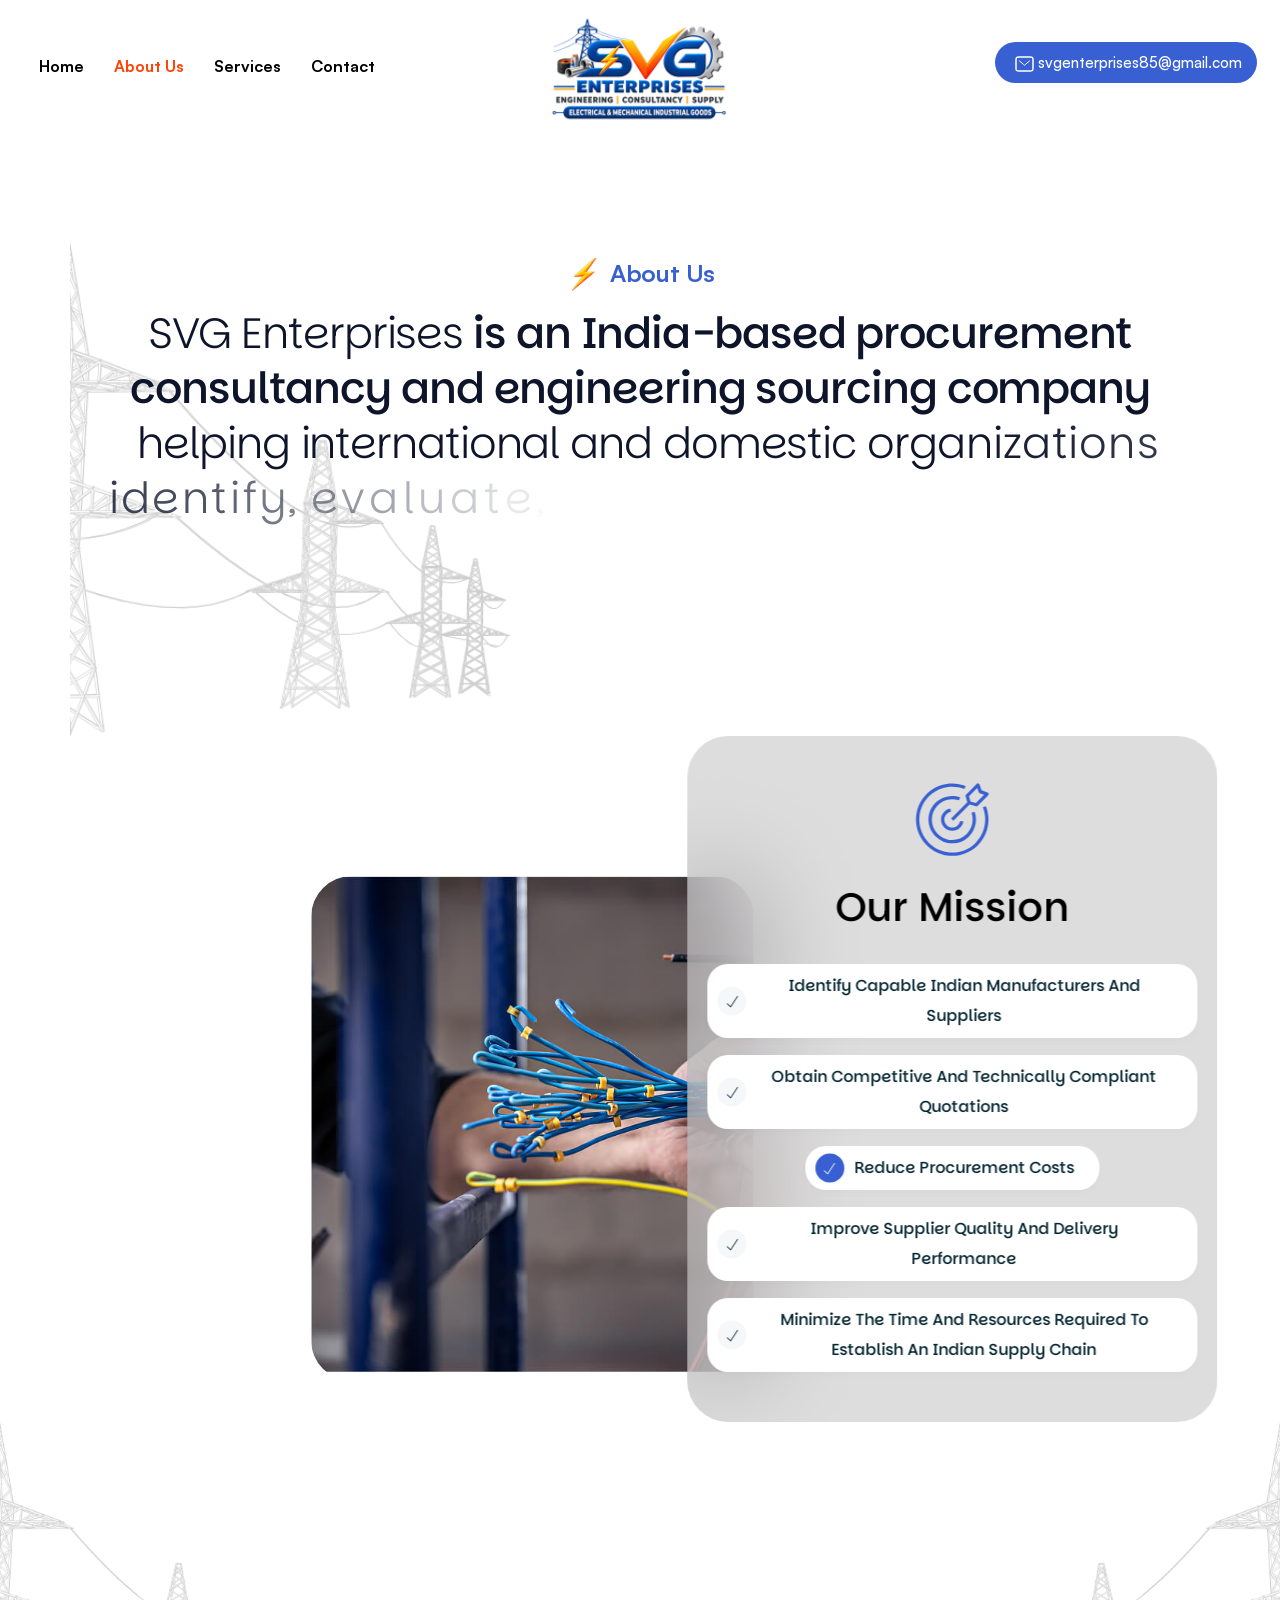
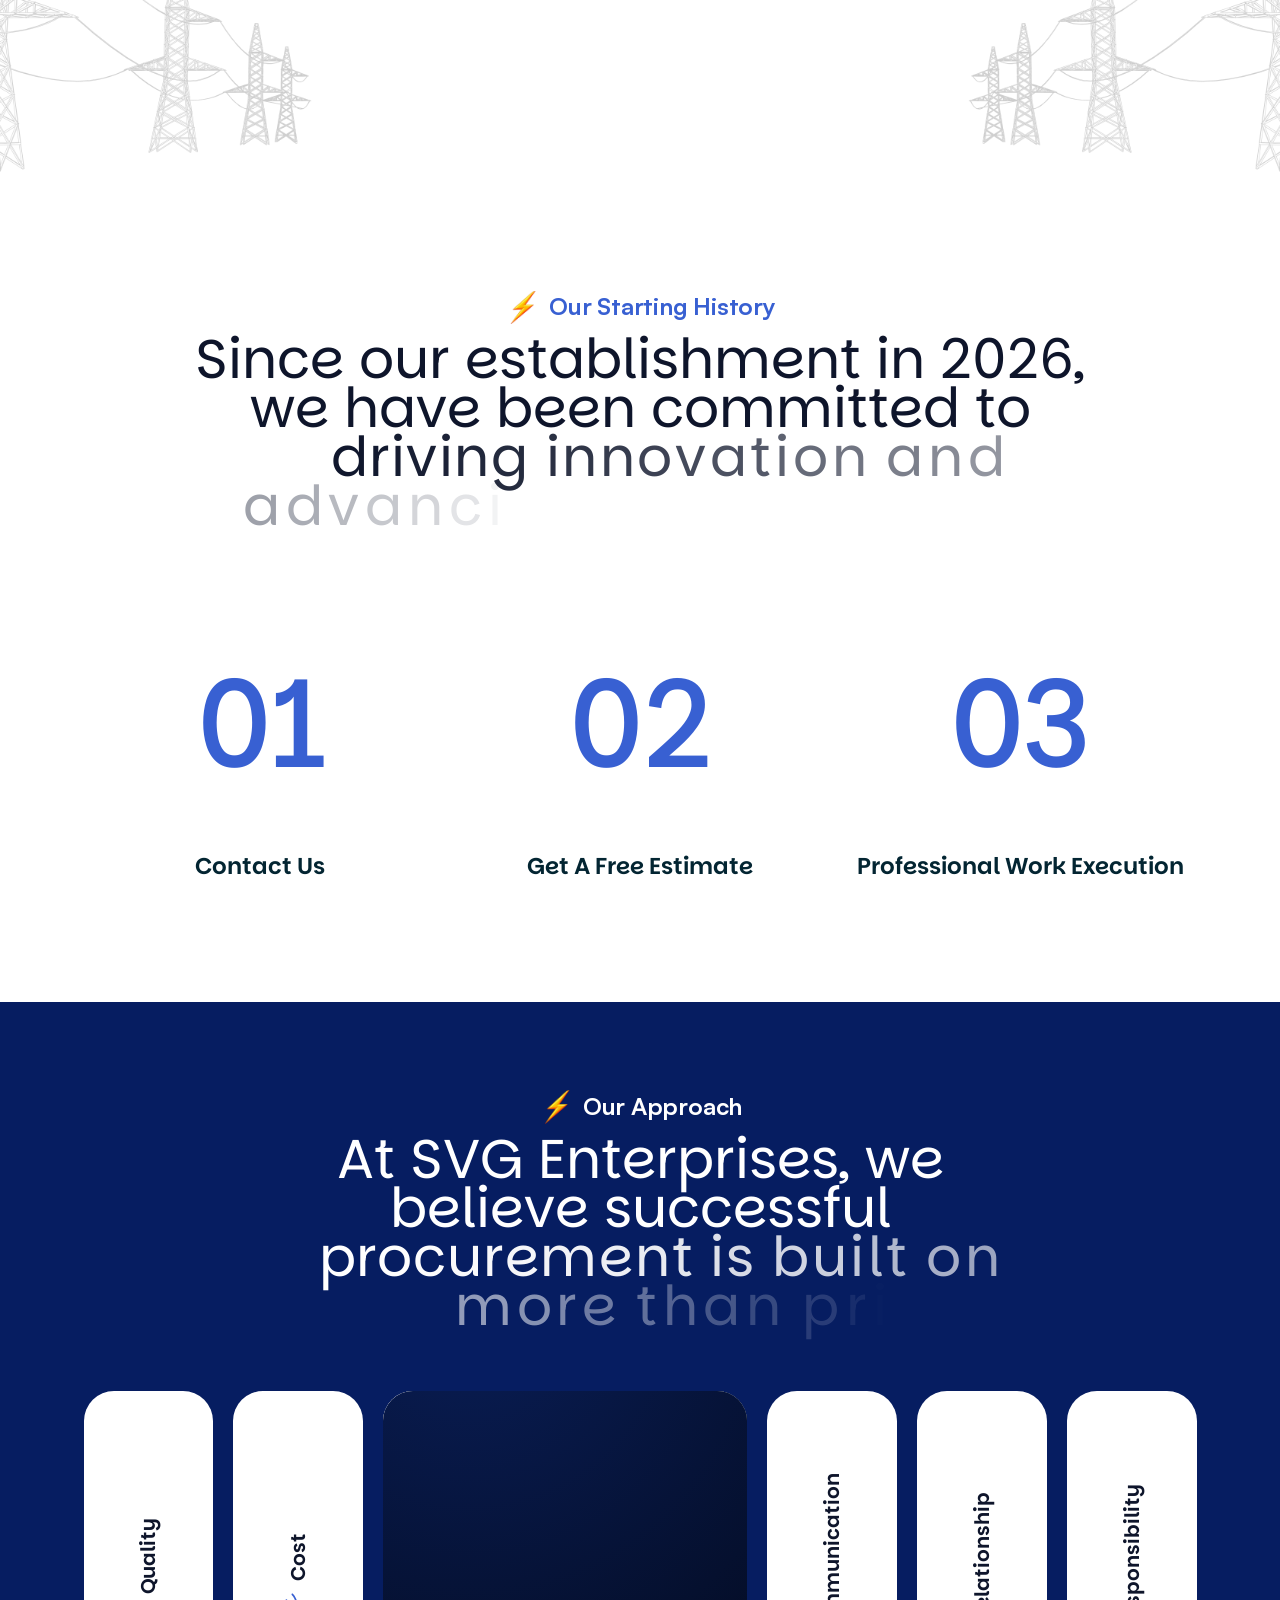
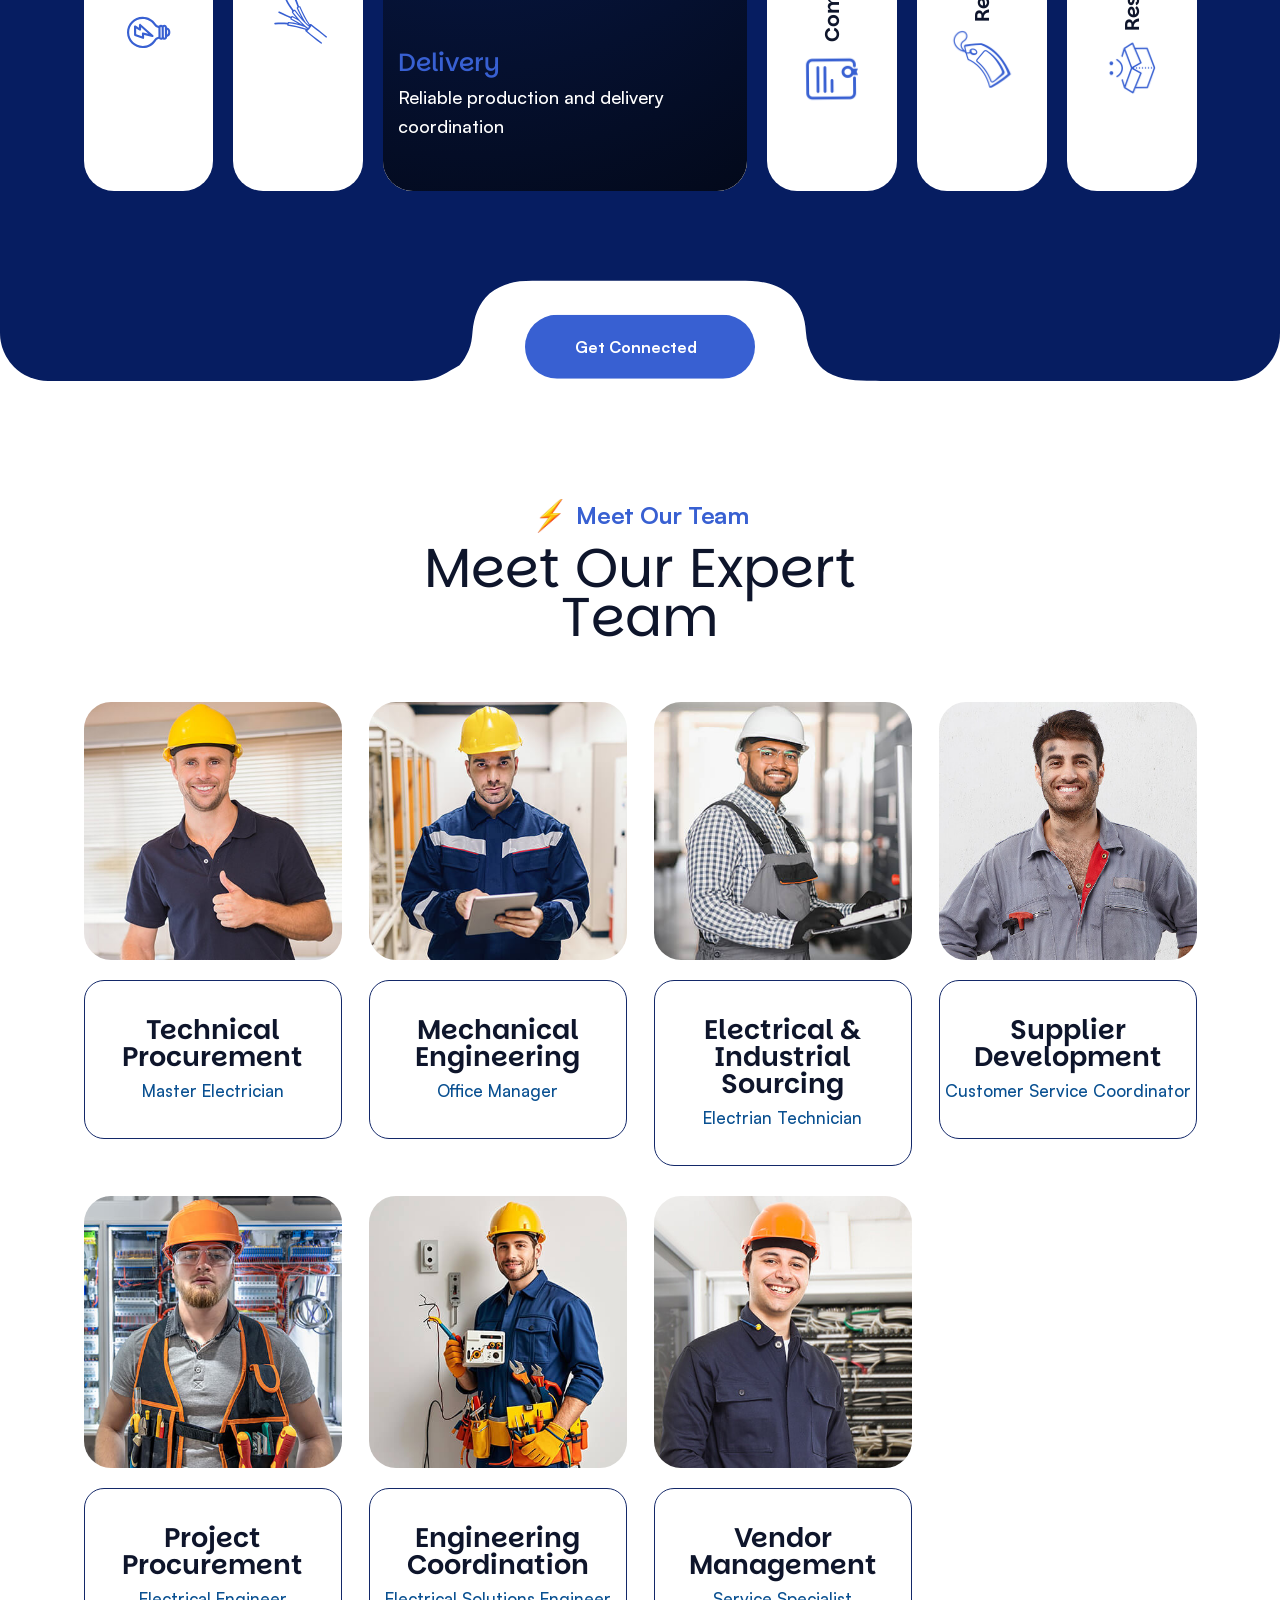
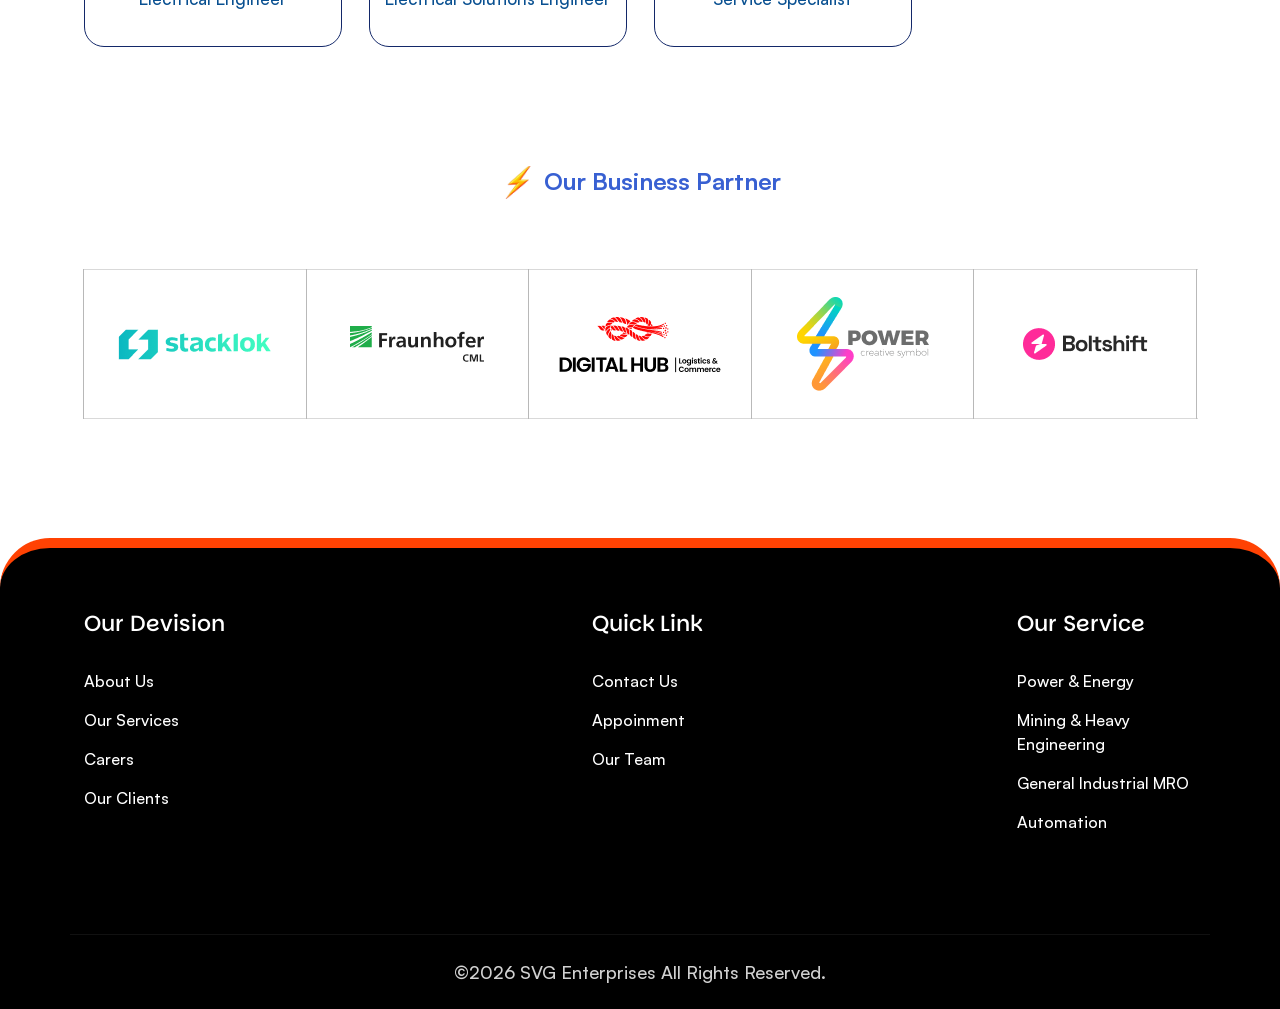
==== about.html @ 848601c8 "1st commit" ====
<!doctype html>
<html lang="en">
  <head>
    <meta charset="utf-8" />
    <meta http-equiv="X-UA-Compatible" content="IE=edge" />
    <meta name="viewport" content="width=device-width, initial-scale=1" />
    <meta name="author" content="wpOceans" />
    <link rel="shortcut icon" type="image/png" href="assets/images/bolt.png" />
    <title>
      SVG Enterprises - ENGINEERING | CONSULTANCY | INDUSTRIAL SUPPLY
    </title>
    <link href="assets/css/themify-icons.css" rel="stylesheet" />
    <link href="assets/css/flaticon_fixaroo.css" rel="stylesheet" />
    <link href="assets/css/bootstrap.min.css" rel="stylesheet" />
    <link href="assets/css/animate.css" rel="stylesheet" />
    <link href="assets/css/owl.carousel.css" rel="stylesheet" />
    <link href="assets/css/owl.theme.css" rel="stylesheet" />
    <link href="assets/css/slick.css" rel="stylesheet" />
    <link href="assets/css/slick-theme.css" rel="stylesheet" />
    <link href="assets/css/swiper.min.css" rel="stylesheet" />
    <link href="assets/css/owl.transitions.css" rel="stylesheet" />
    <link href="assets/css/jquery.fancybox.css" rel="stylesheet" />
    <link href="assets/css/odometer-theme-default.css" rel="stylesheet" />
    <link href="assets/sass/style.css" rel="stylesheet" />
  </head>

  <body>
    <!-- start page-wrapper -->
    <div class="page-wrapper">
      <!-- start preloader -->
      <div class="preloader">
        <div class="vertical-centered-box">
          <div class="content">
            <div class="loader-circle"></div>
            <div class="loader-line-mask">
              <div class="loader-line"></div>
            </div>
            <img src="assets/images/logo3.png" alt="" />
          </div>
        </div>
      </div>
      <!-- end preloader -->

      <!-- Start header -->
      <header id="header">
        <div class="wpo-site-header">
          <nav class="navigation navbar navbar-expand-lg navbar-light">
            <div class="container-fluid">
              <div class="row align-items-center">
                <div class="col-lg-3 col-md-2 col-2 d-lg-none dl-block">
                  <div class="mobail-menu">
                    <button type="button" class="navbar-toggler open-btn">
                      <span class="sr-only">Toggle navigation</span>
                      <span class="icon-bar first-angle"></span>
                      <span class="icon-bar middle-angle"></span>
                      <span class="icon-bar last-angle"></span>
                    </button>
                  </div>
                </div>
                <div class="col-lg-5 col-md-1 col-1">
                  <div
                    id="navbar"
                    class="collapse navbar-collapse navigation-holder"
                  >
                    <button class="menu-close"><i class="ti-close"></i></button>
                    <ul class="nav navbar-nav mb-2 mb-lg-0">
                      <li class="">
                        <a href="index.html">Home</a>
                      </li>
                      <li class="active">
                        <a href="about.html">About Us</a>
                      </li>
                      <li class="menu-item-has-children">
                        <a href="#">Services</a>

                        <ul class="sub-menu">
                          <a href="service-single.html">service</a>

                          <li class="menu-item-has-children">
                            <a href="#">Projects</a>
                            <ul class="sub-menu">
                              <li><a href="project.html">My project</a></li>
                              <!-- <li>
                                <a href="project-single.html">Team project </a>
                              </li> -->
                            </ul>
                          </li>
                          <li class="menu-item-has-children">
                            <a href="#">Our Team</a>
                            <ul class="sub-menu">
                              <li>
                                <a href="#">Technical procurement</a>
                              </li>
                              <li>
                                <a href="#">Mechanical engineering</a>
                              </li>
                              <li>
                                <a href="#">Electrical & industrial sourcing</a>
                              </li>
                              <li>
                                <a href="#">Supplier development</a>
                              </li>
                              <li>
                                <a href="#">Project procurement</a>
                              </li>
                              <li>
                                <a href="#">Engineering coordination</a>
                              </li>
                              <li><a href="#">Vendor management</a></li>
                            </ul>
                          </li>
                        </ul>
                      </li>

                      <li><a href="contact.html">Contact</a></li>
                    </ul>
                  </div>
                  <!-- end of nav-collapse -->
                </div>
                <div class="col-lg-2 col-md-5 col-5">
                  <div class="navbar-header">
                    <a class="navbar-brand" href="index.html">
                      <div class="image-wrapper">
                        <img
                          src="assets/images/logo3.png"
                          class="bolt-img-logo"
                          alt="logo"
                        />
                        <img src="assets/images/bolt.png" class="bolt" alt="" />
                      </div>
                    </a>
                  </div>
                </div>
                <div class="col-lg-5 col-md-4 col-4">
                  <div class="header-right mob">
                    <div class="close-form">
                      <a class="theme-btn-s2" href="tel:887869587496">
                        <i class="flaticon-phone"></i>
                      </a>
                    </div>
                  </div>

                  <div class="header-right desk">
                    <div class="close-form">
                      <a
                        class="theme-btn-s2"
                        href="mailto:svgenterprises85@gmail.com"
                      >
                        <i>
                          <svg
                            xmlns="http://www.w3.org/2000/svg"
                            width="19"
                            height="16"
                            viewBox="0 0 19 16"
                            fill="none"
                          >
                            <path
                              d="M14.7821 15H4.21786C1.66786 15 1 14.7647 1 11.8824L1 4.11765C1 1.23529 1.66786 1 4.21786 1L14.7821 1C17.3321 1 18 1.23529 18 4.11765V11.8824C18 14.7647 17.3321 15 14.7821 15Z"
                              stroke="white"
                              stroke-width="1.5"
                              stroke-miterlimit="10"
                              stroke-linecap="round"
                              stroke-linejoin="round"
                            />
                            <path
                              d="M14.5 5L10.37 8.5C9.34 9.32 9.65 9.32 8.62 8.5L4.5 5"
                              stroke="white"
                              stroke-miterlimit="10"
                              stroke-linecap="round"
                              stroke-linejoin="round"
                            />
                          </svg>
                        </i>
                        <span>svgenterprises85@gmail.com</span>
                      </a>
                    </div>
                  </div>
                </div>
              </div>
            </div>
            <!-- end of container -->
          </nav>
        </div>
      </header>
      <!-- end of header -->

      <!-- start about section -->
      <section class="wpo-about-section">
        <div class="container">
          <div class="row bg-shape">
            <div class="col-lg-12 text-center">
              <div
                class="about-title-left wow fadeInLeftSlow"
                data-wow-duration="3800ms"
              >
                <span class="justify-content-center">
                  <i>
                    <img
                      class="bolt-img"
                      src="assets/images/bolt.png"
                      alt="icon"
                    /> </i
                  >about us
                </span>
              </div>
            </div>
            <div class="col-md-12">
              <div class="about-title-right">
                <h2 class="poort-text poort-in-right text-center">
                  <span>SVG Enterprises</span> is an India-based procurement
                  consultancy and engineering sourcing company
                  <span>
                    helping international and domestic organizations identify,
                    evaluate, source and manage reliable
                  </span>
                  Indian suppliers for industrial products, engineering
                  components and project requirements.
                </h2>
              </div>
            </div>
          </div>
          <div class="about-max">
            <div class="about-wrap">
              <div class="about-items">
                <div class="items-image">
                  <img src="assets/images/about/1.jpg" alt="image" />
                </div>
              </div>
              <div class="about-items">
                <div class="icon">
                  <img src="assets/images/about/icon-2.svg" alt="icon" />
                </div>
                <div class="about-text">
                  <h3>Our Mission</h3>

                  <ul>
                    <li>
                      <span>
                        Identify capable Indian manufacturers and
                        suppliers</span
                      >
                    </li>
                    <li>
                      <span
                        >Obtain competitive and technically compliant
                        quotations</span
                      >
                    </li>
                    <li class="active">
                      <span>Reduce procurement costs</span>
                    </li>

                    <li>
                      <span
                        >Improve supplier quality and delivery performance</span
                      >
                    </li>

                    <li>
                      <span
                        >Minimize the time and resources required to establish
                        an Indian supply chain</span
                      >
                    </li>
                  </ul>
                </div>
              </div>
            </div>
          </div>
        </div>
        <div
          class="wpo-about-empty wow fadeInUp"
          data-wow-duration="1000ms"
        ></div>
      </section>
      <!-- end about section -->

      <!--start history-section-->
      <section class="wpo-history-section section-padding">
        <div class="container">
          <div class="row align-items-center justify-content-center">
            <div class="col-lg-10 col-12">
              <div class="wpo-section-title">
                <span
                  ><i
                    ><img
                      class="bolt-img"
                      src="assets/images/bolt.png"
                      alt="icon"
                    /> </i
                  >Our starting history</span
                >

                <h2 class="poort-text poort-in-right">
                  Since our establishment in 2026, we have been committed to
                  driving innovation and advancing the electrical industry in
                  India.
                </h2>
              </div>
            </div>
          </div>
          <div class="row">
            <div class="col col-lg-4 col-md-6 col-sm-6 col-12">
              <div class="history-item wow fadeInUp" data-wow-duration="1000ms">
                <h2>01</h2>
                <div class="text">
                  <h3>Contact Us</h3>
                </div>
              </div>
            </div>
            <div class="col col-lg-4 col-md-6 col-sm-6 col-12">
              <div class="history-item wow fadeInUp" data-wow-duration="1200ms">
                <h2>02</h2>
                <div class="text">
                  <h3>Get a Free Estimate</h3>
                </div>
              </div>
            </div>
            <div class="col col-lg-4 col-md-6 col-sm-6 col-12">
              <div class="history-item wow fadeInUp" data-wow-duration="1400ms">
                <h2>03</h2>
                <div class="text">
                  <h3>Professional Work Execution</h3>
                </div>
              </div>
            </div>
          </div>
        </div>
      </section>
      <!--end history-section-->

      <!--start service-->
      <section class="wpo-service-section">
        <div class="container">
          <div class="row justify-content-center">
            <div class="col-lg-8 col-12">
              <div class="wpo-section-title">
                <span
                  ><i
                    ><img
                      class="bolt-img"
                      src="assets/images/bolt.png"
                      alt="icon" /></i
                  >Our Approach</span
                >
                <h2 class="poort-text poort-in-right">
                  At SVG Enterprises, we believe successful procurement is built
                  on more than price.
                </h2>
              </div>
            </div>
          </div>
          <div class="service-wrap">
            <div class="service-items wow fadeInUp" data-wow-duration="1000ms">
              <div class="service-default">
                <div class="service-bg">
                  <img src="assets/images/service/icon-1.svg" alt="image" />
                  <h3>Quality</h3>
                </div>
              </div>
              <div class="service-expanded">
                <!-- <img
                  class="service-image"
                  src="assets/images/service/2.jpg"
                  alt="Electrical Installation"
                /> -->
                <div class="service-content">
                  <h4>
                    <a href="service-single.html">Quality</a>
                  </h4>
                  <p>Right product, right specification.</p>
                </div>
              </div>
            </div>
            <div class="service-items wow fadeInUp" data-wow-duration="1200ms">
              <div class="service-default">
                <div class="service-bg">
                  <img src="assets/images/service/icon-2.svg" alt="image" />
                  <h3>Cost</h3>
                </div>
              </div>
              <div class="service-expanded">
                <img
                  class="service-image"
                  src="assets/images/service/3.jpg"
                  alt="Electrical Installation"
                />
                <div class="service-content">
                  <h4>
                    <a href="service-single.html">Cost</a>
                  </h4>
                  <p>Competitive and commercially viable sourcing</p>
                </div>
              </div>
            </div>
            <div
              class="service-items active wow fadeInUp"
              data-wow-duration="1400ms"
            >
              <div class="service-default">
                <div class="service-bg">
                  <img src="assets/images/service/production.png" alt="image" />
                  <h3>Delivery</h3>
                </div>
              </div>
              <div class="service-expanded">
                <img
                  class="service-image"
                  src="assets/images/service/1.jpg"
                  alt="Electrical Installation"
                />
                <div class="service-content">
                  <h4>
                    <a href="service-single.html">Delivery</a>
                  </h4>
                  <p>Reliable production and delivery coordination</p>
                </div>
              </div>
            </div>
            <div class="service-items wow fadeInUp" data-wow-duration="1600ms">
              <div class="service-default">
                <div class="service-bg">
                  <img
                    src="assets/images/service/certificate.png"
                    alt="image"
                  />
                  <h3>Communication</h3>
                </div>
              </div>
              <div class="service-expanded">
                <img
                  class="service-image"
                  src="assets/images/service/4.jpg"
                  alt="Electrical Installation"
                />
                <div class="service-content">
                  <h4><a href="service-single.html">Communication</a></h4>
                  <p>Clear and timely information</p>
                </div>
              </div>
            </div>
            <div class="service-items wow fadeInUp" data-wow-duration="1800ms">
              <div class="service-default">
                <div class="service-bg">
                  <img src="assets/images/service/price-tag.png" alt="image" />
                  <h3>Relationship</h3>
                </div>
              </div>
              <div class="service-expanded">
                <img
                  class="service-image"
                  src="assets/images/service/5.jpg"
                  alt="Electrical Installation"
                />
                <h3>Electrical Installation</h3>
                <div class="service-content">
                  <h4>
                    <a href="service-single.html">Relationship</a>
                  </h4>
                  <p>Long-term supplier and customer relationships</p>
                </div>
              </div>
            </div>

            <div class="service-items wow fadeInUp" data-wow-duration="1800ms">
              <div class="service-default">
                <div class="service-bg">
                  <img src="assets/images/service/delivery.png" alt="image" />
                  <h3>Responsibility</h3>
                </div>
              </div>
              <div class="service-expanded">
                <img
                  class="service-image"
                  src="assets/images/service/5.jpg"
                  alt="Electrical Installation"
                />
                <h3>Responsibility</h3>
                <div class="service-content">
                  <h4>
                    <a href="service-single.html">Delivery requirementst</a>
                  </h4>
                  <p>Professional ownership from enquiry to delivery</p>
                </div>
              </div>
            </div>
          </div>
          <div class="shape">
            <svg version="1.1" xmlns="http://www.w3.org/2000/svg">
              <path
                d="M0 0 C0.95492315 -0.00226556 1.90984629 -0.00453111 2.8937065 -0.00686532 C6.06608773 -0.01315201 9.23842565 -0.01237941 12.41081238 -0.0115509 C14.69658462 -0.0145457 16.98235636 -0.01794897 19.26812744 -0.02172852 C25.45829608 -0.03053948 31.64845089 -0.03290539 37.83862519 -0.0335443 C41.71060151 -0.03425638 45.58257434 -0.03639369 49.45454979 -0.03904152 C62.27859919 -0.0478085 75.10263746 -0.05246243 87.92668942 -0.05171105 C88.61657695 -0.05167109 89.30646448 -0.05163113 90.01725769 -0.05158997 C91.0533659 -0.05152864 91.0533659 -0.05152864 92.11040559 -0.05146609 C103.30102578 -0.05105976 114.4916123 -0.06062867 125.68222276 -0.07472833 C137.19856219 -0.08912286 148.71488088 -0.09581408 160.23122996 -0.09513456 C166.68640349 -0.09488015 173.14153888 -0.09769977 179.59670448 -0.10831261 C185.66982179 -0.11802541 191.74286473 -0.11805097 197.81598473 -0.11079597 C200.03747542 -0.10975413 202.25897083 -0.1120891 204.48045349 -0.11815643 C225.32569193 -0.17137614 242.7304994 0.45405382 259.00138855 15.13371277 C268.36797554 25.735957 272.67994512 36.90841451 273.37638855 50.88371277 C274.30775193 65.5329537 279.77131193 77.98893253 290.4662323 88.09465027 C303.07175297 98.23345118 318.77397042 99.5431656 334.37638855 99.82121277 C335.70975249 99.85451438 337.04308703 99.88901496 338.37638855 99.92472839 C341.58463668 100.00609701 344.79264961 100.07559973 348.00138855 100.13371277 C348.00138855 103.43371277 348.00138855 106.73371277 348.00138855 110.13371277 C189.27138855 110.13371277 30.54138855 110.13371277 -132.99861145 110.13371277 C-132.99861145 106.83371277 -132.99861145 103.53371277 -132.99861145 100.13371277 C-131.83627991 100.11183899 -131.83627991 100.11183899 -130.65046692 100.08952332 C-99.35072643 99.80488703 -99.35072643 99.80488703 -72.99861145 84.32511902 C-69.60803976 80.61005902 -67.21163838 76.63421096 -64.99861145 72.13371277 C-64.60802551 71.34867371 -64.21743958 70.56363464 -63.8150177 69.75480652 C-61.20940495 63.65595469 -60.54579085 57.73394856 -59.99861145 51.19621277 C-58.74060685 36.26412527 -54.19292424 23.17165318 -42.9322052 12.68840027 C-29.95390178 2.25331994 -16.15744064 -0.02867834 0 0 Z "
                fill="#fff"
                transform="translate(132.9986114501953,10.866287231445313)"
              />
            </svg>
          </div>
          <div class="service-btn">
            <a href="appoinment.html" class="theme-btn-s2">Get Connected</a>
          </div>
        </div>
      </section>
      <!--End  service-->

      <!--start team-section -->
      <section class="wpo-team-section style-2 section-padding">
        <div class="container-fluid">
          <div class="row align-items-center justify-content-center">
            <div class="col-lg-5 col-12">
              <div class="wpo-section-title">
                <span>
                  <i>
                    <img
                      class="bolt-img"
                      src="assets/images/bolt.png"
                      alt="icon"
                    /> </i
                  >Meet Our Team
                </span>
                <h2 class="poort-text poort-in-right">Meet Our Expert Team</h2>
              </div>
            </div>
          </div>
          <div class="team-wrap">
            <div class="container">
              <div class="row">
                <div class="col-lg-3 col-sm-6 col-12">
                  <div
                    class="team-card wow fadeInUp"
                    data-wow-duration="1000ms"
                  >
                    <div class="image">
                      <img src="assets/images/teams/1.jpg" alt="image" />
                      <ul class="social-links">
                        <li>
                          <a href="#"><i class="ti-facebook"></i></a>
                        </li>
                        <li>
                          <a href="#"><i class="ti-twitter-alt"></i></a>
                        </li>
                        <li>
                          <a href="#"><i class="ti-instagram"></i></a>
                        </li>
                        <li>
                          <a href="#"><i class="ti-linkedin"></i></a>
                        </li>
                      </ul>
                    </div>
                    <div class="text">
                      <h2>
                        <a href="team-single.html"> Technical procurement</a>
                      </h2>
                      <span>Master Electrician</span>
                    </div>
                  </div>
                </div>
                <div class="col-lg-3 col-sm-6 col-12">
                  <div
                    class="team-card wow fadeInUp"
                    data-wow-duration="1200ms"
                  >
                    <div class="image">
                      <img src="assets/images/teams/2.jpg" alt="image" />
                      <ul class="social-links">
                        <li>
                          <a href="#"><i class="ti-facebook"></i></a>
                        </li>
                        <li>
                          <a href="#"><i class="ti-twitter-alt"></i></a>
                        </li>
                        <li>
                          <a href="#"><i class="ti-instagram"></i></a>
                        </li>
                        <li>
                          <a href="#"><i class="ti-linkedin"></i></a>
                        </li>
                      </ul>
                    </div>
                    <div class="text">
                      <h2>
                        <a href="team-single.html"> Mechanical engineering</a>
                      </h2>
                      <span>Office Manager</span>
                    </div>
                  </div>
                </div>
                <div class="col-lg-3 col-sm-6 col-12">
                  <div
                    class="team-card wow fadeInUp"
                    data-wow-duration="1400ms"
                  >
                    <div class="image">
                      <img src="assets/images/teams/3.jpg" alt="image" />
                      <ul class="social-links">
                        <li>
                          <a href="#"><i class="ti-facebook"></i></a>
                        </li>
                        <li>
                          <a href="#"><i class="ti-twitter-alt"></i></a>
                        </li>
                        <li>
                          <a href="#"><i class="ti-instagram"></i></a>
                        </li>
                        <li>
                          <a href="#"><i class="ti-linkedin"></i></a>
                        </li>
                      </ul>
                    </div>
                    <div class="text">
                      <h2>
                        <a href="team-single.html">
                          Electrical & industrial sourcing</a
                        >
                      </h2>
                      <span>Electrian Technician</span>
                    </div>
                  </div>
                </div>
                <div class="col-lg-3 col-sm-6 col-12">
                  <div
                    class="team-card wow fadeInUp"
                    data-wow-duration="1600ms"
                  >
                    <div class="image">
                      <img src="assets/images/teams/4.jpg" alt="image" />
                      <ul class="social-links">
                        <li>
                          <a href="#"><i class="ti-facebook"></i></a>
                        </li>
                        <li>
                          <a href="#"><i class="ti-twitter-alt"></i></a>
                        </li>
                        <li>
                          <a href="#"><i class="ti-instagram"></i></a>
                        </li>
                        <li>
                          <a href="#"><i class="ti-linkedin"></i></a>
                        </li>
                      </ul>
                    </div>
                    <div class="text">
                      <h2>
                        <a href="team-single.html"> Supplier development</a>
                      </h2>
                      <span>Customer Service Coordinator</span>
                    </div>
                  </div>
                </div>
                <div class="col-lg-3 col-sm-6 col-12">
                  <div
                    class="team-card wow fadeInUp"
                    data-wow-duration="1600ms"
                  >
                    <div class="image">
                      <img src="assets/images/teams/5.jpg" alt="image" />
                      <ul class="social-links">
                        <li>
                          <a href="#"><i class="ti-facebook"></i></a>
                        </li>
                        <li>
                          <a href="#"><i class="ti-twitter-alt"></i></a>
                        </li>
                        <li>
                          <a href="#"><i class="ti-instagram"></i></a>
                        </li>
                        <li>
                          <a href="#"><i class="ti-linkedin"></i></a>
                        </li>
                      </ul>
                    </div>
                    <div class="text">
                      <h2>
                        <a href="team-single.html">
                          Project <br />
                          procurement</a
                        >
                      </h2>
                      <span>Electrical Engineer</span>
                    </div>
                  </div>
                </div>
                <div class="col-lg-3 col-sm-6 col-12">
                  <div
                    class="team-card wow fadeInUp"
                    data-wow-duration="1600ms"
                  >
                    <div class="image">
                      <img src="assets/images/teams/6.jpg" alt="image" />
                      <ul class="social-links">
                        <li>
                          <a href="#"><i class="ti-facebook"></i></a>
                        </li>
                        <li>
                          <a href="#"><i class="ti-twitter-alt"></i></a>
                        </li>
                        <li>
                          <a href="#"><i class="ti-instagram"></i></a>
                        </li>
                        <li>
                          <a href="#"><i class="ti-linkedin"></i></a>
                        </li>
                      </ul>
                    </div>
                    <div class="text">
                      <h2>
                        <a href="team-single.html"> Engineering coordination</a>
                      </h2>
                      <span>Electrical Solutions Engineer</span>
                    </div>
                  </div>
                </div>
                <div class="col-lg-3 col-sm-6 col-12">
                  <div
                    class="team-card wow fadeInUp"
                    data-wow-duration="1600ms"
                  >
                    <div class="image">
                      <img src="assets/images/teams/7.jpg" alt="image" />
                      <ul class="social-links">
                        <li>
                          <a href="#"><i class="ti-facebook"></i></a>
                        </li>
                        <li>
                          <a href="#"><i class="ti-twitter-alt"></i></a>
                        </li>
                        <li>
                          <a href="#"><i class="ti-instagram"></i></a>
                        </li>
                        <li>
                          <a href="#"><i class="ti-linkedin"></i></a>
                        </li>
                      </ul>
                    </div>
                    <div class="text">
                      <h2><a href="team-single.html"> Vendor management</a></h2>
                      <span>Service Specialist</span>
                    </div>
                  </div>
                </div>
              </div>
            </div>
          </div>
        </div>
      </section>
      <!--end team-section -->

      <!-- Start wpo-brand-partne-section -->
      <section class="wpo-brand-partner-section-s2 section-padding pt-0">
        <div class="container">
          <div class="row justify-content-center">
            <div class="col-lg-6 col-12">
              <div class="wpo-section-title">
                <span>
                  <i>
                    <img
                      class="bolt-img"
                      src="assets/images/bolt.png"
                      alt="icon"
                    />
                  </i>
                  Our Business Partner
                </span>
              </div>
            </div>
          </div>

          <div class="client-wrap">
            <div class="partner-grids partners-slider owl-carousel">
              <div class="grid">
                <img src="assets/images/brand-logo/1.png" alt="Partner 1" />
              </div>

              <div class="grid">
                <img src="assets/images/brand-logo/2.png" alt="Partner 2" />
              </div>

              <div class="grid">
                <img src="assets/images/brand-logo/3.png" alt="Partner 3" />
              </div>

              <div class="grid">
                <img src="assets/images/brand-logo/4.png" alt="Partner 4" />
              </div>

              <div class="grid">
                <img src="assets/images/brand-logo/5.png" alt="Partner 5" />
              </div>

              <div class="grid">
                <img src="assets/images/brand-logo/6.png" alt="Partner 6" />
              </div>

              <div class="grid">
                <img src="assets/images/brand-logo/7.png" alt="Partner 7" />
              </div>

              <div class="grid">
                <img src="assets/images/brand-logo/8.png" alt="Partner 8" />
              </div>

              <div class="grid">
                <img src="assets/images/brand-logo/9.png" alt="Partner 9" />
              </div>

              <div class="grid">
                <img src="assets/images/brand-logo/10.png" alt="Partner 10" />
              </div>

              <div class="grid">
                <img src="assets/images/brand-logo/11.png" alt="Partner 11" />
              </div>
            </div>
          </div>
        </div>
      </section>
      <!-- end wpo-brand-partne-section -->

      <!-- Start footer -->
      <footer class="footer-common footer-section-s1">
        <div class="container">
          <div class="footer">
            <div class="item fade_bottom">
              <h2 class="title">Our Devision</h2>
              <ul>
                <li><a href="about.html">About Us</a></li>
                <li><a href="service-single.html">Our Services</a></li>
                <li><a href="service-single.html">Carers</a></li>
                <li><a href="service-single.html">Our Clients</a></li>
              </ul>
            </div>

            <div class="item fade_bottom">
              <h2 class="title">Quick Link</h2>
              <ul>
                <li><a href="contact.html">Contact Us</a></li>
                <li><a href="appoinment.html">appoinment</a></li>
                <li><a href="appoinment.html">our team</a></li>
              </ul>
            </div>

            <div class="item fade_bottom">
              <h2 class="title">our service</h2>
              <ul>
                <li>
                  <a href="service-single.html">Power & Energy</a>
                </li>
                <li>
                  <a href="service-single.html">Mining & Heavy Engineering</a>
                </li>
                <li>
                  <a href="service-single.html">General Industrial MRO</a>
                </li>
                <li>
                  <a href="service-single.html">Automation</a>
                </li>
              </ul>
            </div>
          </div>
        </div>

        <div class="footer-lower">
          <div class="container">
            <div class="lower-footer-wrap">
              <div class="row align-items-center">
                <div class="col-lg-12 col-12">
                  <p class="copyright text-center">
                    &copy;2026
                    <a href="index.html">SVG Enterprises</a>
                    All rights reserved.
                  </p>
                </div>
              </div>
            </div>
          </div>
        </div>
      </footer>
      <!-- end footer -->
    </div>
    <!-- end of page-wrapper -->

    <!-- All JavaScript files
    ================================================== -->
    <script src="assets/js/jquery.min.js"></script>
    <script src="assets/js/bootstrap.bundle.min.js"></script>
    <!-- Plugins for this template -->
    <script src="assets/js/modernizr.custom.js"></script>
    <script src="assets/js/jquery-plugin-collection.js"></script>
    <!-- Custom script for this template -->
    <script src="assets/js/gsap-script.js"></script>
    <script src="assets/js/script.js"></script>
  </body>
</html>
---- assets/css/themify-icons.css ----
@font-face {
	font-family: 'themify';
	src:url('../fonts/themify9f24.eot?-fvbane');
	src:url('../fonts/themifyd41d.eot?#iefix-fvbane') format('embedded-opentype'),
		url('../fonts/themify9f24.woff?-fvbane') format('woff'),
		url('../fonts/themify9f24.ttf?-fvbane') format('truetype'),
		url('../fonts/themify9f24.svg?-fvbane#themify') format('svg');
	font-weight: normal;
	font-style: normal;
}

[class^="ti-"], [class*=" ti-"] {
	font-family: 'themify';
	speak: none;
	font-style: normal;
	font-weight: normal;
	font-variant: normal;
	text-transform: none;
	line-height: 1;

	/* Better Font Rendering =========== */
	-webkit-font-smoothing: antialiased;
	-moz-osx-font-smoothing: grayscale;
}

.ti-wand:before {
	content: "\e600";
}
.ti-volume:before {
	content: "\e601";
}
.ti-user:before {
	content: "\e602";
}
.ti-unlock:before {
	content: "\e603";
}
.ti-unlink:before {
	content: "\e604";
}
.ti-trash:before {
	content: "\e605";
}
.ti-thought:before {
	content: "\e606";
}
.ti-target:before {
	content: "\e607";
}
.ti-tag:before {
	content: "\e608";
}
.ti-tablet:before {
	content: "\e609";
}
.ti-star:before {
	content: "\e60a";
}
.ti-spray:before {
	content: "\e60b";
}
.ti-signal:before {
	content: "\e60c";
}
.ti-shopping-cart:before {
	content: "\e60d";
}
.ti-shopping-cart-full:before {
	content: "\e60e";
}
.ti-settings:before {
	content: "\e60f";
}
.ti-search:before {
	content: "\e610";
}
.ti-zoom-in:before {
	content: "\e611";
}
.ti-zoom-out:before {
	content: "\e612";
}
.ti-cut:before {
	content: "\e613";
}
.ti-ruler:before {
	content: "\e614";
}
.ti-ruler-pencil:before {
	content: "\e615";
}
.ti-ruler-alt:before {
	content: "\e616";
}
.ti-bookmark:before {
	content: "\e617";
}
.ti-bookmark-alt:before {
	content: "\e618";
}
.ti-reload:before {
	content: "\e619";
}
.ti-plus:before {
	content: "\e61a";
}
.ti-pin:before {
	content: "\e61b";
}
.ti-pencil:before {
	content: "\e61c";
}
.ti-pencil-alt:before {
	content: "\e61d";
}
.ti-paint-roller:before {
	content: "\e61e";
}
.ti-paint-bucket:before {
	content: "\e61f";
}
.ti-na:before {
	content: "\e620";
}
.ti-mobile:before {
	content: "\e621";
}
.ti-minus:before {
	content: "\e622";
}
.ti-medall:before {
	content: "\e623";
}
.ti-medall-alt:before {
	content: "\e624";
}
.ti-marker:before {
	content: "\e625";
}
.ti-marker-alt:before {
	content: "\e626";
}
.ti-arrow-up:before {
	content: "\e627";
}
.ti-arrow-right:before {
	content: "\e628";
}
.ti-arrow-left:before {
	content: "\e629";
}
.ti-arrow-down:before {
	content: "\e62a";
}
.ti-lock:before {
	content: "\e62b";
}
.ti-location-arrow:before {
	content: "\e62c";
}
.ti-link:before {
	content: "\e62d";
}
.ti-layout:before {
	content: "\e62e";
}
.ti-layers:before {
	content: "\e62f";
}
.ti-layers-alt:before {
	content: "\e630";
}
.ti-key:before {
	content: "\e631";
}
.ti-import:before {
	content: "\e632";
}
.ti-image:before {
	content: "\e633";
}
.ti-heart:before {
	content: "\e634";
}
.ti-heart-broken:before {
	content: "\e635";
}
.ti-hand-stop:before {
	content: "\e636";
}
.ti-hand-open:before {
	content: "\e637";
}
.ti-hand-drag:before {
	content: "\e638";
}
.ti-folder:before {
	content: "\e639";
}
.ti-flag:before {
	content: "\e63a";
}
.ti-flag-alt:before {
	content: "\e63b";
}
.ti-flag-alt-2:before {
	content: "\e63c";
}
.ti-eye:before {
	content: "\e63d";
}
.ti-export:before {
	content: "\e63e";
}
.ti-exchange-vertical:before {
	content: "\e63f";
}
.ti-desktop:before {
	content: "\e640";
}
.ti-cup:before {
	content: "\e641";
}
.ti-crown:before {
	content: "\e642";
}
.ti-comments:before {
	content: "\e643";
}
.ti-comment:before {
	content: "\e644";
}
.ti-comment-alt:before {
	content: "\e645";
}
.ti-close:before {
	content: "\e646";
}
.ti-clip:before {
	content: "\e647";
}
.ti-angle-up:before {
	content: "\e648";
}
.ti-angle-right:before {
	content: "\e649";
}
.ti-angle-left:before {
	content: "\e64a";
}
.ti-angle-down:before {
	content: "\e64b";
}
.ti-check:before {
	content: "\e64c";
}
.ti-check-box:before {
	content: "\e64d";
}
.ti-camera:before {
	content: "\e64e";
}
.ti-announcement:before {
	content: "\e64f";
}
.ti-brush:before {
	content: "\e650";
}
.ti-briefcase:before {
	content: "\e651";
}
.ti-bolt:before {
	content: "\e652";
}
.ti-bolt-alt:before {
	content: "\e653";
}
.ti-blackboard:before {
	content: "\e654";
}
.ti-bag:before {
	content: "\e655";
}
.ti-move:before {
	content: "\e656";
}
.ti-arrows-vertical:before {
	content: "\e657";
}
.ti-arrows-horizontal:before {
	content: "\e658";
}
.ti-fullscreen:before {
	content: "\e659";
}
.ti-arrow-top-right:before {
	content: "\e65a";
}
.ti-arrow-top-left:before {
	content: "\e65b";
}
.ti-arrow-circle-up:before {
	content: "\e65c";
}
.ti-arrow-circle-right:before {
	content: "\e65d";
}
.ti-arrow-circle-left:before {
	content: "\e65e";
}
.ti-arrow-circle-down:before {
	content: "\e65f";
}
.ti-angle-double-up:before {
	content: "\e660";
}
.ti-angle-double-right:before {
	content: "\e661";
}
.ti-angle-double-left:before {
	content: "\e662";
}
.ti-angle-double-down:before {
	content: "\e663";
}
.ti-zip:before {
	content: "\e664";
}
.ti-world:before {
	content: "\e665";
}
.ti-wheelchair:before {
	content: "\e666";
}
.ti-view-list:before {
	content: "\e667";
}
.ti-view-list-alt:before {
	content: "\e668";
}
.ti-view-grid:before {
	content: "\e669";
}
.ti-uppercase:before {
	content: "\e66a";
}
.ti-upload:before {
	content: "\e66b";
}
.ti-underline:before {
	content: "\e66c";
}
.ti-truck:before {
	content: "\e66d";
}
.ti-timer:before {
	content: "\e66e";
}
.ti-ticket:before {
	content: "\e66f";
}
.ti-thumb-up:before {
	content: "\e670";
}
.ti-thumb-down:before {
	content: "\e671";
}
.ti-text:before {
	content: "\e672";
}
.ti-stats-up:before {
	content: "\e673";
}
.ti-stats-down:before {
	content: "\e674";
}
.ti-split-v:before {
	content: "\e675";
}
.ti-split-h:before {
	content: "\e676";
}
.ti-smallcap:before {
	content: "\e677";
}
.ti-shine:before {
	content: "\e678";
}
.ti-shift-right:before {
	content: "\e679";
}
.ti-shift-left:before {
	content: "\e67a";
}
.ti-shield:before {
	content: "\e67b";
}
.ti-notepad:before {
	content: "\e67c";
}
.ti-server:before {
	content: "\e67d";
}
.ti-quote-right:before {
	content: "\e67e";
}
.ti-quote-left:before {
	content: "\e67f";
}
.ti-pulse:before {
	content: "\e680";
}
.ti-printer:before {
	content: "\e681";
}
.ti-power-off:before {
	content: "\e682";
}
.ti-plug:before {
	content: "\e683";
}
.ti-pie-chart:before {
	content: "\e684";
}
.ti-paragraph:before {
	content: "\e685";
}
.ti-panel:before {
	content: "\e686";
}
.ti-package:before {
	content: "\e687";
}
.ti-music:before {
	content: "\e688";
}
.ti-music-alt:before {
	content: "\e689";
}
.ti-mouse:before {
	content: "\e68a";
}
.ti-mouse-alt:before {
	content: "\e68b";
}
.ti-money:before {
	content: "\e68c";
}
.ti-microphone:before {
	content: "\e68d";
}
.ti-menu:before {
	content: "\e68e";
}
.ti-menu-alt:before {
	content: "\e68f";
}
.ti-map:before {
	content: "\e690";
}
.ti-map-alt:before {
	content: "\e691";
}
.ti-loop:before {
	content: "\e692";
}
.ti-location-pin:before {
	content: "\e693";
}
.ti-list:before {
	content: "\e694";
}
.ti-light-bulb:before {
	content: "\e695";
}
.ti-Italic:before {
	content: "\e696";
}
.ti-info:before {
	content: "\e697";
}
.ti-infinite:before {
	content: "\e698";
}
.ti-id-badge:before {
	content: "\e699";
}
.ti-hummer:before {
	content: "\e69a";
}
.ti-home:before {
	content: "\e69b";
}
.ti-help:before {
	content: "\e69c";
}
.ti-headphone:before {
	content: "\e69d";
}
.ti-harddrives:before {
	content: "\e69e";
}
.ti-harddrive:before {
	content: "\e69f";
}
.ti-gift:before {
	content: "\e6a0";
}
.ti-game:before {
	content: "\e6a1";
}
.ti-filter:before {
	content: "\e6a2";
}
.ti-files:before {
	content: "\e6a3";
}
.ti-file:before {
	content: "\e6a4";
}
.ti-eraser:before {
	content: "\e6a5";
}
.ti-envelope:before {
	content: "\e6a6";
}
.ti-download:before {
	content: "\e6a7";
}
.ti-direction:before {
	content: "\e6a8";
}
.ti-direction-alt:before {
	content: "\e6a9";
}
.ti-dashboard:before {
	content: "\e6aa";
}
.ti-control-stop:before {
	content: "\e6ab";
}
.ti-control-shuffle:before {
	content: "\e6ac";
}
.ti-control-play:before {
	content: "\e6ad";
}
.ti-control-pause:before {
	content: "\e6ae";
}
.ti-control-forward:before {
	content: "\e6af";
}
.ti-control-backward:before {
	content: "\e6b0";
}
.ti-cloud:before {
	content: "\e6b1";
}
.ti-cloud-up:before {
	content: "\e6b2";
}
.ti-cloud-down:before {
	content: "\e6b3";
}
.ti-clipboard:before {
	content: "\e6b4";
}
.ti-car:before {
	content: "\e6b5";
}
.ti-calendar:before {
	content: "\e6b6";
}
.ti-book:before {
	content: "\e6b7";
}
.ti-bell:before {
	content: "\e6b8";
}
.ti-basketball:before {
	content: "\e6b9";
}
.ti-bar-chart:before {
	content: "\e6ba";
}
.ti-bar-chart-alt:before {
	content: "\e6bb";
}
.ti-back-right:before {
	content: "\e6bc";
}
.ti-back-left:before {
	content: "\e6bd";
}
.ti-arrows-corner:before {
	content: "\e6be";
}
.ti-archive:before {
	content: "\e6bf";
}
.ti-anchor:before {
	content: "\e6c0";
}
.ti-align-right:before {
	content: "\e6c1";
}
.ti-align-left:before {
	content: "\e6c2";
}
.ti-align-justify:before {
	content: "\e6c3";
}
.ti-align-center:before {
	content: "\e6c4";
}
.ti-alert:before {
	content: "\e6c5";
}
.ti-alarm-clock:before {
	content: "\e6c6";
}
.ti-agenda:before {
	content: "\e6c7";
}
.ti-write:before {
	content: "\e6c8";
}
.ti-window:before {
	content: "\e6c9";
}
.ti-widgetized:before {
	content: "\e6ca";
}
.ti-widget:before {
	content: "\e6cb";
}
.ti-widget-alt:before {
	content: "\e6cc";
}
.ti-wallet:before {
	content: "\e6cd";
}
.ti-video-clapper:before {
	content: "\e6ce";
}
.ti-video-camera:before {
	content: "\e6cf";
}
.ti-vector:before {
	content: "\e6d0";
}
.ti-themify-logo:before {
	content: "\e6d1";
}
.ti-themify-favicon:before {
	content: "\e6d2";
}
.ti-themify-favicon-alt:before {
	content: "\e6d3";
}
.ti-support:before {
	content: "\e6d4";
}
.ti-stamp:before {
	content: "\e6d5";
}
.ti-split-v-alt:before {
	content: "\e6d6";
}
.ti-slice:before {
	content: "\e6d7";
}
.ti-shortcode:before {
	content: "\e6d8";
}
.ti-shift-right-alt:before {
	content: "\e6d9";
}
.ti-shift-left-alt:before {
	content: "\e6da";
}
.ti-ruler-alt-2:before {
	content: "\e6db";
}
.ti-receipt:before {
	content: "\e6dc";
}
.ti-pin2:before {
	content: "\e6dd";
}
.ti-pin-alt:before {
	content: "\e6de";
}
.ti-pencil-alt2:before {
	content: "\e6df";
}
.ti-palette:before {
	content: "\e6e0";
}
.ti-more:before {
	content: "\e6e1";
}
.ti-more-alt:before {
	content: "\e6e2";
}
.ti-microphone-alt:before {
	content: "\e6e3";
}
.ti-magnet:before {
	content: "\e6e4";
}
.ti-line-double:before {
	content: "\e6e5";
}
.ti-line-dotted:before {
	content: "\e6e6";
}
.ti-line-dashed:before {
	content: "\e6e7";
}
.ti-layout-width-full:before {
	content: "\e6e8";
}
.ti-layout-width-default:before {
	content: "\e6e9";
}
.ti-layout-width-default-alt:before {
	content: "\e6ea";
}
.ti-layout-tab:before {
	content: "\e6eb";
}
.ti-layout-tab-window:before {
	content: "\e6ec";
}
.ti-layout-tab-v:before {
	content: "\e6ed";
}
.ti-layout-tab-min:before {
	content: "\e6ee";
}
.ti-layout-slider:before {
	content: "\e6ef";
}
.ti-layout-slider-alt:before {
	content: "\e6f0";
}
.ti-layout-sidebar-right:before {
	content: "\e6f1";
}
.ti-layout-sidebar-none:before {
	content: "\e6f2";
}
.ti-layout-sidebar-left:before {
	content: "\e6f3";
}
.ti-layout-placeholder:before {
	content: "\e6f4";
}
.ti-layout-menu:before {
	content: "\e6f5";
}
.ti-layout-menu-v:before {
	content: "\e6f6";
}
.ti-layout-menu-separated:before {
	content: "\e6f7";
}
.ti-layout-menu-full:before {
	content: "\e6f8";
}
.ti-layout-media-right-alt:before {
	content: "\e6f9";
}
.ti-layout-media-right:before {
	content: "\e6fa";
}
.ti-layout-media-overlay:before {
	content: "\e6fb";
}
.ti-layout-media-overlay-alt:before {
	content: "\e6fc";
}
.ti-layout-media-overlay-alt-2:before {
	content: "\e6fd";
}
.ti-layout-media-left-alt:before {
	content: "\e6fe";
}
.ti-layout-media-left:before {
	content: "\e6ff";
}
.ti-layout-media-center-alt:before {
	content: "\e700";
}
.ti-layout-media-center:before {
	content: "\e701";
}
.ti-layout-list-thumb:before {
	content: "\e702";
}
.ti-layout-list-thumb-alt:before {
	content: "\e703";
}
.ti-layout-list-post:before {
	content: "\e704";
}
.ti-layout-list-large-image:before {
	content: "\e705";
}
.ti-layout-line-solid:before {
	content: "\e706";
}
.ti-layout-grid4:before {
	content: "\e707";
}
.ti-layout-grid3:before {
	content: "\e708";
}
.ti-layout-grid2:before {
	content: "\e709";
}
.ti-layout-grid2-thumb:before {
	content: "\e70a";
}
.ti-layout-cta-right:before {
	content: "\e70b";
}
.ti-layout-cta-left:before {
	content: "\e70c";
}
.ti-layout-cta-center:before {
	content: "\e70d";
}
.ti-layout-cta-btn-right:before {
	content: "\e70e";
}
.ti-layout-cta-btn-left:before {
	content: "\e70f";
}
.ti-layout-column4:before {
	content: "\e710";
}
.ti-layout-column3:before {
	content: "\e711";
}
.ti-layout-column2:before {
	content: "\e712";
}
.ti-layout-accordion-separated:before {
	content: "\e713";
}
.ti-layout-accordion-merged:before {
	content: "\e714";
}
.ti-layout-accordion-list:before {
	content: "\e715";
}
.ti-ink-pen:before {
	content: "\e716";
}
.ti-info-alt:before {
	content: "\e717";
}
.ti-help-alt:before {
	content: "\e718";
}
.ti-headphone-alt:before {
	content: "\e719";
}
.ti-hand-point-up:before {
	content: "\e71a";
}
.ti-hand-point-right:before {
	content: "\e71b";
}
.ti-hand-point-left:before {
	content: "\e71c";
}
.ti-hand-point-down:before {
	content: "\e71d";
}
.ti-gallery:before {
	content: "\e71e";
}
.ti-face-smile:before {
	content: "\e71f";
}
.ti-face-sad:before {
	content: "\e720";
}
.ti-credit-card:before {
	content: "\e721";
}
.ti-control-skip-forward:before {
	content: "\e722";
}
.ti-control-skip-backward:before {
	content: "\e723";
}
.ti-control-record:before {
	content: "\e724";
}
.ti-control-eject:before {
	content: "\e725";
}
.ti-comments-smiley:before {
	content: "\e726";
}
.ti-brush-alt:before {
	content: "\e727";
}
.ti-youtube:before {
	content: "\e728";
}
.ti-vimeo:before {
	content: "\e729";
}
.ti-twitter:before {
	content: "\e72a";
}
.ti-time:before {
	content: "\e72b";
}
.ti-tumblr:before {
	content: "\e72c";
}
.ti-skype:before {
	content: "\e72d";
}
.ti-share:before {
	content: "\e72e";
}
.ti-share-alt:before {
	content: "\e72f";
}
.ti-rocket:before {
	content: "\e730";
}
.ti-pinterest:before {
	content: "\e731";
}
.ti-new-window:before {
	content: "\e732";
}
.ti-microsoft:before {
	content: "\e733";
}
.ti-list-ol:before {
	content: "\e734";
}
.ti-linkedin:before {
	content: "\e735";
}
.ti-layout-sidebar-2:before {
	content: "\e736";
}
.ti-layout-grid4-alt:before {
	content: "\e737";
}
.ti-layout-grid3-alt:before {
	content: "\e738";
}
.ti-layout-grid2-alt:before {
	content: "\e739";
}
.ti-layout-column4-alt:before {
	content: "\e73a";
}
.ti-layout-column3-alt:before {
	content: "\e73b";
}
.ti-layout-column2-alt:before {
	content: "\e73c";
}
.ti-instagram:before {
	content: "\e73d";
}
.ti-google:before {
	content: "\e73e";
}
.ti-github:before {
	content: "\e73f";
}
.ti-flickr:before {
	content: "\e740";
}
.ti-facebook:before {
	content: "\e741";
}
.ti-dropbox:before {
	content: "\e742";
}
.ti-dribbble:before {
	content: "\e743";
}
.ti-apple:before {
	content: "\e744";
}
.ti-android:before {
	content: "\e745";
}
.ti-save:before {
	content: "\e746";
}
.ti-save-alt:before {
	content: "\e747";
}
.ti-yahoo:before {
	content: "\e748";
}
.ti-wordpress:before {
	content: "\e749";
}
.ti-vimeo-alt:before {
	content: "\e74a";
}
.ti-twitter-alt:before {
	content: "\e74b";
}
.ti-tumblr-alt:before {
	content: "\e74c";
}
.ti-trello:before {
	content: "\e74d";
}
.ti-stack-overflow:before {
	content: "\e74e";
}
.ti-soundcloud:before {
	content: "\e74f";
}
.ti-sharethis:before {
	content: "\e750";
}
.ti-sharethis-alt:before {
	content: "\e751";
}
.ti-reddit:before {
	content: "\e752";
}
.ti-pinterest-alt:before {
	content: "\e753";
}
.ti-microsoft-alt:before {
	content: "\e754";
}
.ti-linux:before {
	content: "\e755";
}
.ti-jsfiddle:before {
	content: "\e756";
}
.ti-joomla:before {
	content: "\e757";
}
.ti-html5:before {
	content: "\e758";
}
.ti-flickr-alt:before {
	content: "\e759";
}
.ti-email:before {
	content: "\e75a";
}
.ti-drupal:before {
	content: "\e75b";
}
.ti-dropbox-alt:before {
	content: "\e75c";
}
.ti-css3:before {
	content: "\e75d";
}
.ti-rss:before {
	content: "\e75e";
}
.ti-rss-alt:before {
	content: "\e75f";
}
---- assets/css/flaticon_fixaroo.css ----
/*!
*    ______ _       _   _
*    |  ____| |     | | (_)
*    | |__  | | __ _| |_ _  ___ ___  _ __
*    |  __| | |/ _` | __| |/ __/ _ \| '_ \
*    | |    | | (_| | |_| | (_| (_) | | | |
*    |_|    |_|\__,_|\__|_|\___\___/|_| |_|
*
*         https://www.flaticon.com
*/

@font-face {
    font-family: "flaticon_fixaroo";
    src: url("../fonts/flaticon_fixarood573.woff2?da7a82cff604fd63ae68b8c4403f4517") format("woff2"),
url("../fonts/flaticon_fixarood573.woff?da7a82cff604fd63ae68b8c4403f4517") format("woff"),
url("../fonts/flaticon_fixarood573.eot?da7a82cff604fd63ae68b8c4403f4517#iefix") format("embedded-opentype"),
url("../fonts/flaticon_fixarood573.ttf?da7a82cff604fd63ae68b8c4403f4517") format("truetype"),
url("../fonts/flaticon_fixarood573.svg?da7a82cff604fd63ae68b8c4403f4517#flaticon_fixaroo") format("svg")
}

i[class^="flaticon-"]:before, i[class*=" flaticon-"]:before {
    font-family: flaticon_fixaroo !important;
    font-style: normal;
    font-weight: normal !important;
    font-variant: normal;
    text-transform: none;
    -webkit-font-smoothing: antialiased;
    -moz-osx-font-smoothing: grayscale;
}

.flaticon-email:before {
    content: "\f101";
}
.flaticon-phone:before {
    content: "\f102";
}
.flaticon-facebook-app-symbol:before {
    content: "\f103";
}
.flaticon-twitter:before {
    content: "\f104";
}
.flaticon-linkedin:before {
    content: "\f105";
}
.flaticon-vimeo:before {
    content: "\f106";
}
.flaticon-clock:before {
    content: "\f107";
}
.flaticon-mail:before {
    content: "\f108";
}
.flaticon-phone-1:before {
    content: "\f109";
}
.flaticon-magnifying-glass:before {
    content: "\f10a";
}
.flaticon-bag:before {
    content: "\f10b";
}
.flaticon-arrow:before {
    content: "\f10c";
}
.flaticon-right-arrow:before {
    content: "\f10d";
}
.flaticon-phone-call:before {
    content: "\f10e";
}
.flaticon-tap:before {
    content: "\f10f";
}
.flaticon-handshake:before {
    content: "\f110";
}
.flaticon-gift:before {
    content: "\f111";
}
.flaticon-fund:before {
    content: "\f112";
}
.flaticon-first-aid-kit:before {
    content: "\f113";
}
.flaticon-charity:before {
    content: "\f114";
}
.flaticon-cardiogram:before {
    content: "\f115";
}
.flaticon-gift-box:before {
    content: "\f116";
}
.flaticon-play:before {
    content: "\f117";
}
.flaticon-arrow-up:before {
    content: "\f118";
}
.flaticon-shield:before {
    content: "\f119";
}
.flaticon-order:before {
    content: "\f11a";
}
.flaticon-return-box:before {
    content: "\f11b";
}
.flaticon-delivery-truck:before {
    content: "\f11c";
}
.flaticon-camera:before {
    content: "\f11d";
}
.flaticon-youtube:before {
    content: "\f11e";
}
.flaticon-pinterest:before {
    content: "\f11f";
}
.flaticon-next:before {
    content: "\f120";
}
.flaticon-shopping-cart:before {
    content: "\f121";
}
.flaticon-tablet:before {
    content: "\f122";
}
.flaticon-right-arrow-1:before {
    content: "\f123";
}
.flaticon-left-arrow:before {
    content: "\f124";
}
.flaticon-graduation-cap:before {
    content: "\f125";
}
.flaticon-checklist:before {
    content: "\f126";
}
.flaticon-medal:before {
    content: "\f127";
}
.flaticon-check:before {
    content: "\f128";
}
.flaticon-share:before {
    content: "\f129";
}
.flaticon-double-quotes:before {
    content: "\f12a";
}
.flaticon-star:before {
    content: "\f12b";
}
.flaticon-heart:before {
    content: "\f12c";
}
.flaticon-user:before {
    content: "\f12d";
}
.flaticon-chat:before {
    content: "\f12e";
}
.flaticon-menu:before {
    content: "\f12f";
}
.flaticon-maps-and-flags:before {
    content: "\f130";
}
.flaticon-pawprint:before {
    content: "\f131";
}
.flaticon-dog:before {
    content: "\f132";
}
.flaticon-cat-bath:before {
    content: "\f133";
}
.flaticon-donation:before {
    content: "\f134";
}
.flaticon-global-distribution:before {
    content: "\f135";
}
.flaticon-time-left:before {
    content: "\f136";
}
.flaticon-right-arrow-2:before {
    content: "\f137";
}
.flaticon-calendar:before {
    content: "\f138";
}
.flaticon-home-address:before {
    content: "\f139";
}
.flaticon-mail-1:before {
    content: "\f13a";
}
.flaticon-edit:before {
    content: "\f13b";
}
---- assets/css/odometer-theme-default.css ----
.odometer.odometer-auto-theme, .odometer.odometer-theme-default {
  display: inline-block;
  vertical-align: middle;
  *vertical-align: auto;
  *zoom: 1;
  *display: inline;
  position: relative;
}
.odometer.odometer-auto-theme .odometer-digit, .odometer.odometer-theme-default .odometer-digit {
  display: inline-block;
  vertical-align: middle;
  *vertical-align: auto;
  *zoom: 1;
  *display: inline;
  position: relative;
}
.odometer.odometer-auto-theme .odometer-digit .odometer-digit-spacer, .odometer.odometer-theme-default .odometer-digit .odometer-digit-spacer {
  display: inline-block;
  vertical-align: middle;
  *vertical-align: auto;
  *zoom: 1;
  *display: inline;
  visibility: hidden;
}
.odometer.odometer-auto-theme .odometer-digit .odometer-digit-inner, .odometer.odometer-theme-default .odometer-digit .odometer-digit-inner {
  text-align: left;
  display: block;
  position: absolute;
  top: 0;
  left: 0;
  right: 0;
  bottom: 0;
  overflow: hidden;
}
.odometer.odometer-auto-theme .odometer-digit .odometer-ribbon, .odometer.odometer-theme-default .odometer-digit .odometer-ribbon {
  display: block;
}
.odometer.odometer-auto-theme .odometer-digit .odometer-ribbon-inner, .odometer.odometer-theme-default .odometer-digit .odometer-ribbon-inner {
  display: block;
  -webkit-backface-visibility: hidden;
}
.odometer.odometer-auto-theme .odometer-digit .odometer-value, .odometer.odometer-theme-default .odometer-digit .odometer-value {
  display: block;
  -webkit-transform: translateZ(0);
}
.odometer.odometer-auto-theme .odometer-digit .odometer-value.odometer-last-value, .odometer.odometer-theme-default .odometer-digit .odometer-value.odometer-last-value {
  position: absolute;
}
.odometer.odometer-auto-theme.odometer-animating-up .odometer-ribbon-inner, .odometer.odometer-theme-default.odometer-animating-up .odometer-ribbon-inner {
  -webkit-transition: -webkit-transform 2s;
  -moz-transition: -moz-transform 2s;
  -ms-transition: -ms-transform 2s;
  -o-transition: -o-transform 2s;
  transition: transform 2s;
}
.odometer.odometer-auto-theme.odometer-animating-up.odometer-animating .odometer-ribbon-inner, .odometer.odometer-theme-default.odometer-animating-up.odometer-animating .odometer-ribbon-inner {
  -webkit-transform: translateY(-100%);
  -moz-transform: translateY(-100%);
  -ms-transform: translateY(-100%);
  -o-transform: translateY(-100%);
  transform: translateY(-100%);
}
.odometer.odometer-auto-theme.odometer-animating-down .odometer-ribbon-inner, .odometer.odometer-theme-default.odometer-animating-down .odometer-ribbon-inner {
  -webkit-transform: translateY(-100%);
  -moz-transform: translateY(-100%);
  -ms-transform: translateY(-100%);
  -o-transform: translateY(-100%);
  transform: translateY(-100%);
}
.odometer.odometer-auto-theme.odometer-animating-down.odometer-animating .odometer-ribbon-inner, .odometer.odometer-theme-default.odometer-animating-down.odometer-animating .odometer-ribbon-inner {
  -webkit-transition: -webkit-transform 2s;
  -moz-transition: -moz-transform 2s;
  -ms-transition: -ms-transform 2s;
  -o-transition: -o-transform 2s;
  transition: transform 2s;
  -webkit-transform: translateY(0);
  -moz-transform: translateY(0);
  -ms-transform: translateY(0);
  -o-transform: translateY(0);
  transform: translateY(0);
}

.odometer.odometer-auto-theme, .odometer.odometer-theme-default {
  font-family: "Helvetica Neue", sans-serif;
  line-height: 1.1em;
}
.odometer.odometer-auto-theme .odometer-value, .odometer.odometer-theme-default .odometer-value {
  text-align: center;
}
---- assets/sass/style.css ----
/*------------------------------------------------------------------
[Master Stylesheet]
Theme Name:   SVG Enterprises - ENGINEERING | CONSULTANCY | INDUSTRIAL SUPPLY
Version:        1.0.0
-------------------------------------------------------------------*/
/*--------------------------------------------------------------
>>> TABLE OF CONTENTS:
----------------------------------------------------------------

1. General
	1.1 Theme Reset Style
	1.2 Global Elements

2. header
	2.1 navigation 

3. content
	3.1 wpo-hero-slider
	3.2 wpo-about-section
	3.3 marquee-section
	3.4 wpo-service-section
	3.5 wpo-feature-section
	3.9 wpo-history-section
	3.10 wpo-faq-section
	

	
	3.14 wpo-cta-section


4. wpo-footer

5. Home-style-2
   5.1 wpo-about-section-s2
   5.2 marquee-section-s2
   5.3 wpo-service-section-s2
   5.4 wpo-team-section
  
  
  

6. Home-style-3
   6.1 wpo-about-section-s3
   6.2 wpo-service-section-s3
 

7. service-single-page

8. wpo-booking-section

13. wpo-team-single

14. contact-page

17. error-404-section


----------------------------------------------------------------*/
/*------------------------------------------------------------------
1. General
----------------------------------------------------------------*/
/*---------------------------
	Fonts
----------------------------*/
@import url("https://fonts.googleapis.com/css2?family=Parkinsans:wght@300..800&amp;display=swap");
@font-face {
  font-family: "Satoshi";
  src:
    url("../fonts/Satoshi-Bold.woff2") format("woff2"),
    url("../fonts/Satoshi-Bold.woff") format("woff"),
    url("../fonts/Satoshi-Bold.ttf") format("truetype");
  font-weight: 700;
  font-display: swap;
  font-style: normal;
}
@font-face {
  font-family: "Satoshi";
  src:
    url("../fonts/Satoshi-Medium.woff2") format("woff2"),
    url("../fonts/Satoshi-Medium.woff") format("woff"),
    url("../fonts/Satoshi-Medium.ttf") format("truetype");
  font-weight: 500;
  font-display: swap;
  font-style: normal;
}
/* 1.1 Theme Reset Style */
html {
  font-size: 18px;
}

:root {
  scroll-behavior: unset;
}

body {
  font-family: "Satoshi";
  color: #032532;
  background-color: #fff;
  font-size: 15px;
  font-size: 0.8333333333rem;
  overflow-x: hidden;
}

.mob {
  display: none !important;
}
@media (max-width: 767px) {
  body {
    font-size: 14px;
  }
}

p {
  font-size: 18px;
  color: #032532;
  line-height: 1.8em;
}
@media (max-width: 767px) {
  p {
    font-size: 16px;
  }

  .wpo-cta-section::before {
    background: #122354 !important;
    top: 15px !important;
  }

  .wpo-about-empty {
    display: none;
  }
}

h1,
h2,
h3,
h4,
h5,
h6 {
  color: #0e152b;
  font-family: "Parkinsans";
  font-weight: 700;
}

ul {
  padding-left: 0;
  margin: 0;
  list-style: none;
}

a {
  text-decoration: none;
  transition: all 0.2s;
}

a:hover {
  text-decoration: none;
}

img {
  max-width: 100%;
}

.sr-only {
  display: none;
  opacity: 0;
  visibility: hidden;
}

@media (min-width: 1430px) {
  .container {
    max-width: 1430px;
  }
}

/* 1.2 Global Elements */
.page-wrapper {
  position: relative;
  overflow: hidden;
}

.wow {
  visibility: hidden;
}

.fi:before {
  margin: 0;
}

.section-padding {
  padding: 120px 0;
}
@media (max-width: 991px) {
  .section-padding {
    padding: 90px 0;
  }
}
@media (max-width: 767px) {
  .section-padding {
    padding: 60px 0;
  }
}

/*** contact form error handling ***/
.contact-validation-active .error-handling-messages {
  width: 100%;
  margin-top: 15px;
}
.contact-validation-active label.error,
.contact-validation-active label.error2 {
  color: red;
  font-size: 0.7777777778rem;
  font-weight: normal;
  margin: 5px 0 0 0;
  text-align: left;
  display: block;
}
.contact-validation-active #c-loader,
.contact-validation-active #loader,
.contact-validation-active #loader2 {
  display: none;
  margin-top: 10px;
}
.contact-validation-active #c-loader i,
.contact-validation-active #loader i,
.contact-validation-active #loader2 i {
  font-size: 30px;
  font-size: 1.6666666667rem;
  color: #3860d2;
  display: inline-block;
  animation: rotating linear 2s infinite;
}
.contact-validation-active #success,
.contact-validation-active #success2,
.contact-validation-active #c-success,
.contact-validation-active #c-error,
.contact-validation-active #error,
.contact-validation-active #error2 {
  width: 100%;
  color: #fff;
  padding: 5px 10px;
  font-size: 16px;
  text-align: center;
  display: none;
}

@media (max-width: 767px) {
  .contact-validation-active #success,
  .contact-validation-active #success2,
  .contact-validation-active #c-success,
  .contact-validation-active #c-error,
  .contact-validation-active #error,
  .contact-validation-active #error2 {
    font-size: 15px;
  }
}
.contact-validation-active #c-success,
.contact-validation-active #success,
.contact-validation-active #success2 {
  background-color: rgb(0, 153.5, 0);
  border-left: 5px solid green;
  margin-bottom: 5px;
}
.contact-validation-active #c-error,
.contact-validation-active #error,
.contact-validation-active #error2 {
  background-color: rgb(255, 25.5, 25.5);
  border-left: 5px solid red;
}

.shape-2 {
  animation: float 2s ease-in-out infinite;
}

@keyframes float {
  0% {
    transform: translateY(0);
  }

  50% {
    transform: translateY(-20px);
  }

  100% {
    transform: translateY(0);
  }
}

/* animate bolt logo */
.bolt-img-logo {
  opacity: 0;
  animation: lightning-logo 0.8s 2 forwards;
  animation-fill-mode: forwards;
  animation-name: lightning, showLogo;
  animation-duration: 0.5s;
  animation-delay: 0s, 0.6s;
  animation-iteration-count: 1;
  display: block;
}

@keyframes lightning-logo {
  0%,
  60%,
  100% {
    opacity: 0;
  }
  62% {
    opacity: 1;
  }
  65% {
    opacity: 0.2;
  }
  68% {
    opacity: 1;
  }
  72% {
    opacity: 0;
  }
}

@keyframes lightning {
  0%,
  60%,
  100% {
    opacity: 0;
  }
  62% {
    opacity: 1;
  }
  65% {
    opacity: 0.2;
  }
  68% {
    opacity: 1;
  }
  72% {
    opacity: 0;
  }
}

@keyframes showLogo {
  to {
    opacity: 1;
  }
}

/* animate bolt icon img */
.image-wrapper {
  position: relative;
  width: 400px;
}

.img-one {
  display: block;
}

.bolt {
  position: absolute;
  width: 32px;
  top: 39px;
  left: 43px;
  z-index: 2;
  opacity: 0;
  animation: lightning 0.8s 2 forwards;
  animation-fill-mode: forwards;
  animation-name: lightning, showImage;
  animation-duration: 1.6s, 0.5s;
  animation-delay: 0s, 1.6s;
  animation-iteration-count: infinite;
}

@keyframes bolt {
  0%,
  60%,
  100% {
    opacity: 0;
  }
  62% {
    opacity: 1;
  }
  65% {
    opacity: 0.2;
  }
  68% {
    opacity: 1;
  }
  72% {
    opacity: 0;
  }
}

/* animate bolt img */
.bolt-img {
  opacity: 0;
  animation: lightning 0.8s 2 forwards;
  animation-fill-mode: forwards;
  animation-name: lightning, showImage;
  animation-duration: 1.6s, 0.5s;
  animation-delay: 0s, 1.6s;
  animation-iteration-count: infinite;
}

@keyframes showImage {
  to {
    opacity: 1;
  }
}

@keyframes marquee {
  from {
    transform: translate3d(0, 0, 0);
  }
  to {
    transform: translate3d(-100%, 0, 0);
  }
}

/* tech proc moving icon */
@keyframes margin {
  0% {
    transform: translateY(-60px);
  }
  50% {
    transform: translateY(-50px);
  }
  100% {
    transform: translateY(-60px);
  }
}
@keyframes marginOdd {
  0% {
    transform: translateY(0);
  }
  50% {
    transform: translateY(-60px);
  }
  100% {
    transform: translateY(0);
  }
}
@keyframes marquee {
  from {
    transform: translate3d(0, 0, 0);
  }
  to {
    transform: translate3d(-100%, 0, 0);
  }
}

/*** back to top **/
.back-to-top {
  background-color: rgba(56, 96, 210, 0.7);
  width: 45px;
  height: 45px;
  line-height: 45px;
  border: 2px solid #3860d2;
  border-radius: 45px;
  text-align: center;
  display: none;
  position: fixed;
  z-index: 999;
  right: 15px;
  bottom: 15px;
  transition: all 0.2s;
}
@media (max-width: 991px) {
  .back-to-top {
    width: 35px;
    height: 35px;
    line-height: 35px;
  }
}
.back-to-top:hover {
  background-color: #3860d2;
}

.back-to-top i {
  font-size: 18px;
  font-size: 1rem;
  color: #fff;
  position: absolute;
  left: 50%;
  top: 50%;
  transform: translate(-50%, -50%);
}

/** for popup image ***/
.mfp-wrap {
  background-color: rgba(0, 0, 0, 0.9);
  z-index: 99999;
}

.mfp-with-zoom .mfp-container,
.mfp-with-zoom.mfp-bg {
  opacity: 0;
  -webkit-backface-visibility: hidden;
  transition: all 0.3s ease-out;
}

.mfp-with-zoom.mfp-ready .mfp-container {
  opacity: 1;
}

.mfp-with-zoom.mfp-ready.mfp-bg {
  opacity: 0.8;
}

.mfp-with-zoom.mfp-removing .mfp-container,
.mfp-with-zoom.mfp-removing.mfp-bg {
  opacity: 0;
}

/*** for fancybox video ***/
.fancybox-overlay {
  background: rgba(0, 0, 0, 0.9);
  z-index: 999999;
}

.fancybox-wrap {
  z-index: 9999999;
}

.rolling-text {
  display: inline-block;
  overflow: hidden;
  height: 20px;
  line-height: 16px;
  position: relative;
}

.rolling-text .text-wrapper {
  display: flex;
  flex-direction: column;
  transform: translateY(0%);
}

.rolling-text .text-line {
  display: block;
  height: 20px;
  line-height: 16px;
  white-space: nowrap;
  top: 4px;
  position: relative;
}

.new_img-animet {
  visibility: hidden;
  overflow: hidden;
}

.middle-light {
  position: relative;
  overflow: hidden;
}

.middle-light::before {
  background: rgba(66, 198, 82, 0.2);
  bottom: 0;
  content: "";
  left: 50%;
  position: absolute;
  right: 51%;
  top: 0;
  opacity: 1;
  pointer-events: none;
  transition: all 0.4s linear;
  z-index: 1;
}

.middle-light:hover:before {
  left: 0;
  right: 0;
  opacity: 0;
}

.left-to-right-light {
  position: relative;
  overflow: hidden;
}

.left-to-right-light:before {
  position: absolute;
  top: 0;
  left: -100%;
  display: block;
  content: "";
  width: 50%;
  height: 100%;
  background: linear-gradient(
    to right,
    rgba(255, 255, 255, 0) 0%,
    rgba(255, 255, 255, 0.3) 100%
  );
  transform: skewX(-25deg);
  transition: all 0.3s ease;
}

.left-to-right-light:hover:before {
  animation: shadeLf 1s;
}

.wpo-section-title,
.wpo-section-title-s2 {
  text-align: center;
  margin-bottom: 60px;
  margin-top: -15px;
}

@media (max-width: 991px) {
  .wpo-section-title,
  .wpo-section-title-s2 {
    margin-bottom: 35px;
  }
}
.wpo-section-title span,
.wpo-section-title-s2 span {
  color: #3860d2;
  font-size: 24px;
  font-weight: 600;
  line-height: 58px;
  letter-spacing: -0.24px;
  text-transform: capitalize;
  display: flex;
  align-items: center;
  justify-content: center;
}
@media (max-width: 1199px) {
  .wpo-section-title span,
  .wpo-section-title-s2 span {
    font-size: 22px;
    line-height: 50px;
  }
}
@media (max-width: 991px) {
  .wpo-section-title span,
  .wpo-section-title-s2 span {
    justify-content: center;
  }
}
@media (max-width: 575px) {
  .wpo-section-title span,
  .wpo-section-title-s2 span {
    font-size: 20px;
    line-height: 45px;
  }
}
@media (max-width: 425px) {
  .wpo-section-title span,
  .wpo-section-title-s2 span {
    font-size: 18px;
  }
}
.wpo-section-title span i,
.wpo-section-title-s2 span i {
  line-height: unset;
  margin-right: 10px;
  position: relative;
  top: -2px;
  max-width: 35px;
}
.wpo-section-title h2,
.wpo-section-title-s2 h2 {
  margin: 0;
  color: #0e152b;
  font-size: 60px;
  font-weight: 400;
  line-height: 89%;
}
@media (max-width: 1645px) {
  .wpo-section-title h2,
  .wpo-section-title-s2 h2 {
    font-size: 55px;
  }
}
@media (max-width: 1199px) {
  .wpo-section-title h2,
  .wpo-section-title-s2 h2 {
    font-size: 40px;
  }
}
@media (max-width: 425px) {
  .wpo-section-title h2,
  .wpo-section-title-s2 h2 {
    font-size: 30px;
  }
}
.wpo-section-title p,
.wpo-section-title-s2 p {
  margin: 0;
  color: #444141;
  font-size: 18px;
  font-weight: 500;
  line-height: 28.8px;
  max-width: 730px;
  margin: 0 auto;
  padding-top: 20px;
}
@media (max-width: 1199px) {
  .wpo-section-title p,
  .wpo-section-title-s2 p {
    font-size: 17px;
    line-height: 27.8px;
    max-width: 690px;
  }
}
@media (max-width: 575px) {
  .wpo-section-title p,
  .wpo-section-title-s2 p {
    font-size: 16px;
    line-height: 26.8px;
    max-width: unset;
    padding-top: 10px;
  }
}

.wpo-section-title-s2 {
  text-align: left;
}
@media (max-width: 991px) {
  .wpo-section-title-s2 {
    text-align: center;
    margin-bottom: 30px;
  }
}
.wpo-section-title-s2 span {
  justify-content: flex-start;
}
@media (max-width: 991px) {
  .wpo-section-title-s2 span {
    justify-content: center;
  }
}
.wpo-section-title-s2 p {
  margin: 0;
  color: #032532;
  font-size: 18px;
  font-weight: 500;
  line-height: 28.8px;
}
@media (max-width: 575px) {
  .wpo-section-title-s2 p {
    font-size: 16px;
    line-height: 26.8px;
    max-width: unset;
  }
}

.theme-btn,
.theme-btn-s2,
.theme-btn-s3 {
  background: #3860d2;
  color: #fff;
  display: inline-block;
  padding: 21px 50px;
  border: 0;
  text-transform: capitalize;
  -webkit-backface-visibility: hidden;
  z-index: 1;
  position: relative;
  font-family: "Satoshi";
  border-radius: 43px;
  font-size: 16px;
  font-weight: 700;
  line-height: normal;
  text-transform: capitalize;
  overflow: hidden;
  padding-right: 58px;
}
.theme-btn::after,
.theme-btn-s2::after,
.theme-btn-s3::after {
  background-color: rgb(38.7110655738, 73.1209016393, 171.1889344262);
  content: "";
  height: 100%;
  left: 0;
  position: absolute;
  top: 0;
  transform: scaleY(0);
  transform-origin: bottom left;
  transition: transform 0.5s cubic-bezier(0.86, 0, 0.07, 1);
  transition-timing-function: cubic-bezier(0.86, 0, 0.07, 1);
  width: 100%;
  z-index: -1;
}
.theme-btn::before,
.theme-btn-s2::before,
.theme-btn-s3::before {
  position: absolute;
  right: 45px;
  top: 52%;
  transform: translateY(-50%);
  content: "";
  transition: all 0.3s;
  color: #fff;
}
@media (max-width: 767px) {
  .theme-btn:hover::before,
  .theme-btn:focus::before,
  .theme-btn:active::before,
  .theme-btn-s2:hover::before,
  .theme-btn-s2:focus::before,
  .theme-btn-s2:active::before,
  .theme-btn-s3:hover::before,
  .theme-btn-s3:focus::before,
  .theme-btn-s3:active::before {
    right: 25px;
  }
}
.theme-btn:hover::after,
.theme-btn-s2:hover::after,
.theme-btn-s3:hover::after {
  transform-origin: top right;
  transform: scale(1);
}
@media (max-width: 767px) {
  .theme-btn,
  .theme-btn-s2,
  .theme-btn-s3 {
    padding: 15px 30px;
    font-size: 14px;
    padding-right: 40px;
  }
}

.theme-btn-s2 {
  background-color: #3860d2;
  color: #fff;
}

@media (max-width: 767px) {
  .theme-btn-s2::before {
    right: 0;
  }

  .desk {
    display: none;
  }

  .mob {
    display: flex !important;
  }
}
.theme-btn-s2::after {
  background-color: rgb(40.5922131148, 76.6741803279, 179.5077868852);
}
.theme-btn-s2:hover,
.theme-btn-s2:focus,
.theme-btn-s2:active {
  color: #fff;
}
.theme-btn-s2:hover::before,
.theme-btn-s2:focus::before,
.theme-btn-s2:active::before {
  right: 40px;
}
@media (max-width: 767px) {
  .theme-btn-s2:hover::before,
  .theme-btn-s2:focus::before,
  .theme-btn-s2:active::before {
    right: 23px;
  }
}

.theme-btn-s3 {
  box-shadow: none;
  padding-left: 30px;
  color: #fff;
  top: 10px;
}
.theme-btn-s3::before {
  background: url(../images/black-arrow.svg);
  width: 17.684px;
  height: 13.073px;
  background-size: contain;
  background-repeat: no-repeat;
  right: 35px;
  filter: invert(1);
}
@media (max-width: 767px) {
  .theme-btn-s3::before {
    right: 18px;
  }
}
.theme-btn-s3:after {
  display: none;
}
.theme-btn-s3:hover,
.theme-btn-s3:focus,
.theme-btn-s3:active {
  color: #fff;
}
.theme-btn-s3:hover::before,
.theme-btn-s3:focus::before,
.theme-btn-s3:active::before {
  right: 31px;
}
@media (max-width: 767px) {
  .theme-btn-s3:hover::before,
  .theme-btn-s3:focus::before,
  .theme-btn-s3:active::before {
    right: 12px;
  }
}

.form input,
.form textarea,
.form select {
  border-color: rgb(191.25, 191.25, 191.25);
  border-radius: 0;
  outline: 0;
  box-shadow: none;
  color: rgb(89.25, 89.25, 89.25);
  font-style: normal;
}
.form input:focus,
.form textarea:focus,
.form select:focus {
  border-color: #3860d2;
  -o-box-shadow: 0 0 5px 0 rgb(97.5942622951, 129.2336065574, 219.4057377049);
  -ms-box-shadow: 0 0 5px 0 rgb(97.5942622951, 129.2336065574, 219.4057377049);
  box-shadow: 0 0 5px 0 rgb(97.5942622951, 129.2336065574, 219.4057377049);
}
.form ::-webkit-input-placeholder {
  font-style: 14px;
  font-style: italic;
  color: rgb(89.25, 89.25, 89.25);
}
.form :-moz-placeholder {
  font-style: 14px;
  font-style: italic;
  color: rgb(89.25, 89.25, 89.25);
}
.form ::-moz-placeholder {
  font-style: 14px;
  font-style: italic;
  color: rgb(89.25, 89.25, 89.25);
}
.form :-ms-input-placeholder {
  font-style: 14px;
  font-style: italic;
  color: rgb(89.25, 89.25, 89.25);
}
.form select {
  font-style: normal;
  background: url(../images/select-icon.png) no-repeat right center;
  display: inline-block;
  -webkit-appearance: none;
  -moz-appearance: none;
  appearance: none;
  cursor: pointer;
}
.form select::-ms-expand {
  /* for IE 11 */
  display: none;
}
.form ::-moz-placeholder {
  font-style: normal;
}
.form ::placeholder {
  font-style: normal;
}

.social-links {
  overflow: hidden;
}
.social-links li {
  float: left;
  width: 35px;
  height: 35px;
  margin-right: 1px;
}
.social-links li a {
  background-color: rgb(97.5942622951, 129.2336065574, 219.4057377049);
  width: 35px;
  height: 35px;
  line-height: 35px;
  display: block;
  color: #fff;
  text-align: center;
}
.social-links li a:hover {
  background-color: #3860d2;
}

.breadcumb-area {
  background: #fff;
  min-height: 406px;
  position: relative;
  display: flex;
  justify-content: center;
  flex-direction: column;
  z-index: 1;
  border-radius: 0;
  overflow: hidden;
  background-position: center;
  background-size: cover;
}
@media (max-width: 767px) {
  .breadcumb-area {
    min-height: 350px;
  }
}
@media (max-width: 575px) {
  .breadcumb-area {
    min-height: 300px;
  }
}
.breadcumb-area:before {
  position: absolute;
  left: 0;
  top: 0;
  width: 100%;
  height: 100%;
  background-color: #000000e4;
  content: "";
  z-index: -1;
}
.breadcumb-area .breadcumb-wrap h2 {
  color: #5177e5;
  font-family: "Satoshi";
  font-size: 20px;
  font-style: normal;
  font-weight: 600;
  line-height: 65px;
  letter-spacing: -0.2px;
  text-transform: capitalize;
}
@media (max-width: 575px) {
  .breadcumb-area .breadcumb-wrap h2 {
    font-size: 17px;
    line-height: 28px;
  }
}
.breadcumb-area .breadcumb-wrap h3 {
  color: #fff;
  font-size: 80px;
  font-style: normal;
  font-weight: 500;
  line-height: 68px;
  letter-spacing: -0.8px;
  text-transform: capitalize;
}
@media (max-width: 1199px) {
  .breadcumb-area .breadcumb-wrap h3 {
    font-size: 60px;
    line-height: 50px;
  }
}
@media (max-width: 767px) {
  .breadcumb-area .breadcumb-wrap h3 {
    font-size: 40px;
    line-height: 40px;
  }
}

.preloader {
  background-color: #0a3a52;
  width: 100%;
  height: 100%;
  position: fixed;
  z-index: 1111111111111111200;
  overflow: hidden;
  display: none;
}
.preloader .vertical-centered-box {
  position: absolute;
  width: 100%;
  height: 100%;
  text-align: center;
}
.preloader .vertical-centered-box:after {
  content: "";
  display: inline-block;
  height: 100%;
  vertical-align: middle;
  margin-right: -0.25em;
}
.preloader .vertical-centered-box .content {
  box-sizing: border-box;
  display: inline-block;
  vertical-align: middle;
  text-align: left;
  font-size: 0;
  max-width: 55px;
}
.preloader * {
  transition: all 0.3s;
}
.preloader .loader-circle {
  position: absolute;
  left: 50%;
  top: 50%;
  width: 120px;
  height: 120px;
  border-radius: 50%;
  box-shadow: inset 0 0 0 1px rgba(255, 255, 255, 0.1);
  margin-left: -60px;
  margin-top: -60px;
}
.preloader .loader-line-mask {
  position: absolute;
  left: 50%;
  top: 50%;
  width: 60px;
  height: 120px;
  margin-left: -60px;
  margin-top: -60px;
  overflow: hidden;
  transform-origin: 60px 60px;
  -webkit-mask-image: -webkit-linear-gradient(top, #000000, rgba(0, 0, 0, 0));
  animation: rotate 1.2s infinite linear;
}
.preloader .loader-line-mask .loader-line {
  width: 120px;
  height: 120px;
  border-radius: 50%;
  box-shadow: inset 0 0 0 1px rgba(255, 255, 255, 0.5);
}
.preloader #particles-background,
.preloader #particles-foreground {
  left: -51%;
  top: -51%;
  width: 202%;
  height: 202%;
  transform: scale3d(0.5, 0.5, 1);
}
.preloader #particles-background {
  background: #2c2d44;
  background-image: linear-gradient(45deg, #3f3251 2%, #002025 100%);
}
.preloader lesshat-selector {
  -lh-property: 0;
}
@keyframes rotate {
  0% {
    transform: rotate(0deg);
  }
  100% {
    transform: rotate(360deg);
  }
}
.preloader [not-existing] {
  zoom: 1;
}
.preloader lesshat-selector {
  -lh-property: 0;
}
@keyframes fade {
  0% {
    opacity: 1;
  }
  50% {
    opacity: 0.25;
  }
}
.preloader [not-existing] {
  zoom: 1;
}
.preloader lesshat-selector {
  -lh-property: 0;
}
@keyframes fade-in {
  0% {
    opacity: 0;
  }
  100% {
    opacity: 1;
  }
}
.preloader [not-existing] {
  zoom: 1;
}

/* 5.6 wpo-brand-partner-section-s2*/
.wpo-brand-partner-section-s2 .client-wrap .owl-stage-outer {
  padding-top: 1px;
  margin: -1px;
}
.wpo-brand-partner-section-s2 .client-wrap .grid {
  text-align: center;
  height: 150px;
  display: flex;
  justify-content: center;
  flex-direction: column;
  border: 1px solid rgba(0, 0, 0, 0.15);
  margin-top: -1px;
  margin-right: -1px;
}
@media (max-width: 991px) {
  .wpo-brand-partner-section-s2 .client-wrap .grid {
    height: 80px;
    padding: 40px;
  }
}
@media (max-width: 767px) {
  .wpo-brand-partner-section-s2 .client-wrap .grid {
    padding: 20px;
  }
}
.wpo-brand-partner-section-s2 .client-wrap .grid img {
  width: auto;
  margin: 0 auto;
  display: inline-block;
}
.wpo-brand-partner-section-s2 .client-wrap .owl-nav {
  display: none;
}
.wpo-brand-partner-section-s2 .client-wrap .owl-dots {
  text-align: center;
  margin-top: 20px;
}
@media (min-width: 992px) {
  .wpo-brand-partner-section-s2 .client-wrap .owl-dots {
    display: none;
  }
}
.wpo-brand-partner-section-s2 .client-wrap .owl-dots button {
  margin: 5px;
  border: 1px solid #3860d2;
  width: 10px;
  height: 14px;
  border-radius: 100px;
}
.wpo-brand-partner-section-s2 .client-wrap .owl-dots button.active {
  background: #3860d2;
}

/**** pagination ****/
.pagination-wrapper {
  text-align: center;
  margin-top: 60px;
}
@media (max-width: 991px) {
  .pagination-wrapper {
    text-align: left;
    margin-top: 40px;
  }
}
.pagination-wrapper .pg-pagination {
  display: inline-block;
  overflow: hidden;
  list-style-type: none;
  text-align: center;
}
.pagination-wrapper .pg-pagination li {
  float: left;
  margin-right: 10px;
}
@media (max-width: 767px) {
  .pagination-wrapper .pg-pagination li {
    margin-right: 5px;
  }
}
.pagination-wrapper .pg-pagination li:last-child {
  margin-right: 0;
}
.pagination-wrapper .pg-pagination li a {
  background-color: transparent;
  width: 50px;
  height: 50px;
  line-height: 50px;
  font-size: 16px;
  font-size: 0.8888888889rem;
  font-weight: 600;
  color: #0e152b;
  background: rgb(245, 250, 255);
  display: block;
}
@media (max-width: 991px) {
  .pagination-wrapper .pg-pagination li a {
    width: 40px;
    height: 40px;
    line-height: 40px;
    font-size: 15px;
    font-size: 0.8333333333rem;
  }
}
.pagination-wrapper .pg-pagination .active a,
.pagination-wrapper .pg-pagination li a:hover {
  background: #3860d2;
  border-color: #3860d2;
  color: #fff;
}
.pagination-wrapper .pg-pagination .fi:before {
  font-size: 17px;
}

.pagination-wrapper-left {
  text-align: left;
}

.pagination-wrapper-right {
  text-align: right;
}
@media screen and (min-width: 1200px) {
  .pagination-wrapper-right {
    padding-right: 50px;
  }
}
@media (max-width: 991px) {
  .pagination-wrapper-right {
    margin-top: 45px;
    text-align: left;
  }
}

.service-sidebar {
  margin-right: 10px;
}
@media (max-width: 1199px) {
  .service-sidebar {
    margin: 0;
  }
}
@media (max-width: 991px) {
  .service-sidebar {
    margin-top: 50px;
    max-width: 450px;
  }
}

.service-catagory ul li {
  margin-bottom: 13px;
}

.service-catagory ul li a {
  border-radius: 12px;
  background: rgba(98, 116, 255, 0.06);
  color: #0e152b;
  font-size: 18px;
  font-weight: 500;
  padding: 20px 40px;
  display: block;
  transition: all 0.3s ease-in-out;
  border-radius: 10px;
  position: relative;
}
@media (max-width: 575px) {
  .service-catagory ul li a {
    padding: 10px 20px;
  }
}
.service-catagory ul li a i {
  width: 32px;
  height: 32px;
  line-height: 36px;
  text-align: center;
  color: #3860d2;
  margin-right: 20px;
}
@media (max-width: 575px) {
  .service-catagory ul li a i {
    margin-right: 10px;
  }
}
.service-catagory ul li a::before {
  position: absolute;
  right: 40px;
  top: 33px;
  transform: translateY(-50%);
  content: "\f123";
  font-family: flaticon_fixaroo;
  transition: all 0.3s ease-in-out;
  color: #4b5563;
}
@media (max-width: 575px) {
  .service-catagory ul li a::before {
    right: 20px;
  }
}
.service-catagory ul li a:hover,
.service-catagory ul li a.active {
  background: #3860d2;
  color: #fff;
}
.service-catagory ul li a:hover::before,
.service-catagory ul li a.active::before {
  color: #fff;
}

.service-info {
  padding: 40px 20px;
  text-align: center;
  width: 100%;
  margin-top: 40px;
  border-radius: 8px;
  background: rgba(131, 136, 173, 0.06);
  position: relative;
  z-index: 1;
  border-radius: 14px;
  overflow: hidden;
}
.service-info .icon {
  width: 88px;
  height: 76px;
  line-height: 76px;
  border-radius: 4px;
  background: #fff;
  color: #3860d2;
  font-size: 35px;
  display: inline-block;
  margin-bottom: 30px;
}
.service-info h2 {
  font-size: 28px;
  font-weight: 600;
  line-height: 36px;
  max-width: 244px;
  margin: 0 auto;
  margin-bottom: 40px;
}
.service-info span {
  font-family: "Parkinsans";
  font-size: 15px;
  font-weight: 400;
  line-height: 32px;
  letter-spacing: 1.95px;
  text-transform: uppercase;
  margin-bottom: 10px;
  display: block;
}
.service-info .num span {
  border-radius: 24px;
  background: #3860d2;
  color: #fff;
  text-align: center;
  font-family: "Parkinsans";
  font-size: 16px;
  font-weight: 600;
  line-height: 32px;
  display: block;
  padding: 8px 10px;
}

/*--------------------------------------------------------------
2. header
--------------------------------------------------------------*/
/* 2.1 navigation */

.wpo-site-header .navigation {
  background-color: #fff;
  margin-bottom: 0;
  padding: 0;
  border: 0;
  border-radius: 0;
}

.sticky-header {
  width: 100%;
  position: fixed;
  left: 0;
  top: -400px;
  z-index: 9999;
  opacity: 0;
  visibility: hidden;
  transition: all 1s;
  box-shadow: 0 -5px 15px rgba(8, 106, 216, 0.2901960784);
}

.wpo-site-header #navbar > ul > li.active > a {
  color: #ff4203 !important;
}

.sticky-on {
  opacity: 1;
  top: 0;
  visibility: visible;
}

.wpo-site-header .navigation > .container {
  position: relative;
}

@media (max-width: 991px) {
  .wpo-site-header .navigation {
    padding: 10px 0;
  }
}
.wpo-site-header #navbar {
  transition: all 0.5s;
}

.wpo-site-header #navbar > ul li a:hover,
.wpo-site-header #navbar > ul li a:focus {
  text-decoration: none;
  color: #0e1fb9;
}

@media screen and (min-width: 992px) {
  .wpo-site-header #navbar li {
    position: relative;
  }
  .wpo-site-header #navbar > ul > li > a:hover:before,
  .wpo-site-header #navbar > ul > li > a.active:before {
    opacity: 1;
    visibility: visible;
  }
  .wpo-site-header #navbar > ul > li > .sub-menu > .menu-item-has-children > a {
    position: relative;
  }
  .wpo-site-header
    #navbar
    > ul
    > li
    > .sub-menu
    > .menu-item-has-children
    > a:before {
    font-family: "themify";
    content: "\e649";
    font-size: 11px;
    font-size: 0.73333rem;
    position: absolute;
    right: 15px;
    top: 58%;
    transform: translateY(-50%);
  }
  .wpo-site-header #navbar > ul > li:hover > .sub-menu {
    top: 100%;
    visibility: visible;
    opacity: 1;
  }
  .wpo-site-header #navbar .sub-menu > li:hover > .sub-menu {
    left: 100%;
    visibility: visible;
    opacity: 1;
  }
}
.wpo-site-header .container-fluid {
  display: block;
}
@media (max-width: 991px) {
  .wpo-site-header .container-fluid {
    padding-right: 0;
  }
}

@media (max-width: 991px) {
  .wpo-site-header .row {
    flex-wrap: nowrap;
  }
  .wpo-site-header .container {
    width: 100%;
    max-width: 100%;
  }
  .wpo-site-header .header-right {
    right: 15px;
  }
}
@media (max-width: 991px) and (max-width: 425px) {
  .desk {
    display: none !important;
  }

  .mob {
    display: block;
  }
}
@media (max-width: 991px) {
  .wpo-site-header .navbar-header button span {
    background-color: #fff;
    width: 20px;
    display: block;
    height: 2px;
    margin-bottom: 5px;
  }
  .wpo-site-header .navbar-header button span:last-child {
    margin: 0;
  }
}
.wpo-site-header #navbar ul {
  list-style: none;
}

@media (max-width: 991px) and (max-width: 991px) {
  .wpo-site-header #navbar {
    top: 0;
    visibility: visible;
    opacity: 1;
  }
}
@media (max-width: 991px) {
  .wpo-site-header #navbar > ul {
    z-index: 101;
  }
  .wpo-site-header #navbar ul a {
    color: #000;
  }
  .wpo-site-header #navbar ul a:hover,
  .wpo-site-header #navbar ul li.current a {
    color: #3860d2;
  }
  .wpo-site-header #navbar .close-navbar .ti-close {
    position: relative;
    top: 1px;
  }
  .wpo-site-header .navbar-toggler .first-angle,
  .wpo-site-header .navbar-toggler .last-angle {
    transition: all 0.3s;
  }
  .wpo-site-header .x-close .middle-angle {
    opacity: 0;
  }
  .wpo-site-header .x-close .first-angle {
    position: absolute;
    -webkit-transform: rotate(-44deg);
    top: 16px;
    left: 10px;
  }
  .wpo-site-header .x-close .last-angle {
    -webkit-transform: rotate(44deg);
    position: absolute;
    top: 16px;
    right: 10px;
  }
}
@media (max-width: 767px) {
  .wpo-site-header .navbar-header .navbar-brand {
    font-size: 24px;
  }
  .wpo-site-header #navbar .navbar-nav {
    margin: 0;
  }
}
@media (max-width: 991px) {
  .wpo-site-header .navbar-collapse.collapse {
    display: none;
  }
  .wpo-site-header .navbar-collapse.collapse.in {
    display: block;
  }
  .wpo-site-header .navbar-header .collapse,
  .wpo-site-header .navbar-toggle {
    display: block;
  }
  .wpo-site-header .navbar-header {
    float: none;
    position: relative;
    z-index: 99;
    text-align: center;
  }
  .wpo-site-header .navbar-right {
    float: none;
  }
  .wpo-site-header .navbar-nav {
    float: none;
  }
  .wpo-site-header .navbar-nav > li {
    float: none;
  }
}
.wpo-site-header .header-right {
  display: flex;
  justify-content: flex-end;
  z-index: 991;
  position: relative;
  align-items: center;
}

.wpo-site-header .header-right button {
  padding: 0;
  border: 0;
  outline: 0;
}

.wpo-site-header .header-right > div {
  float: left;
  position: relative;
  margin-right: 8px;
}
@media (max-width: 1200px) {
  .wpo-site-header .header-right > div {
    margin-right: 0;
  }
}

.wpo-site-header .header-right .close-form .theme-btn-s2 {
  padding: 13px 35px;
  color: #fff;
  font-size: 15px;
  font-weight: 500;
  border-radius: 24px;
  text-transform: lowercase;
}
@media (max-width: 1400px) {
  .wpo-site-header .header-right .close-form .theme-btn-s2 {
    padding: 10px 15px;
  }
}
@media (max-width: 1200px) {
  .wpo-site-header .header-right .close-form .theme-btn-s2 {
    padding: 12px 17px;
  }
}
@media (max-width: 991px) {
  .wpo-site-header .header-right .close-form .theme-btn-s2 {
    font-size: 12px;
  }
}
@media (max-width: 767px) {
  .wpo-site-header .header-right .close-form .theme-btn-s2 {
    padding: 12px;
    border-radius: 50%;
  }
}

@media (max-width: 767px) {
  .wpo-site-header .header-right .close-form .theme-btn-s2 span {
    display: none;
  }
}
.wpo-site-header .header-right .close-form .theme-btn-s2 i {
  padding-left: 5px;
}
@media (max-width: 767px) {
  .wpo-site-header .header-right .close-form .theme-btn-s2 i {
    padding-left: 0;
  }
}
@media (max-width: 767px) {
  .wpo-site-header .header-right .close-form .theme-btn-s2 i svg {
    width: 20px;
    height: 20px;
  }
}
.wpo-site-header .header-right .close-form .theme-btn-s2::before {
  display: block;
}

.wpo-site-header .header-right > div:last-child {
  margin: 0 0 0 15px;
  position: relative;
}

@media (max-width: 991px) {
  .page-wrapper {
    transition: all 0.3s;
  }
  .body-overlay:before {
    content: "";
    width: 100%;
    height: 100%;
    background: rgba(0, 0, 0, 0.9);
    position: absolute;
    left: 0;
    top: 0;
    z-index: 10;
    transition: all 0.3s;
  }
}
.wpo-site-header .header-right .header-search-form-wrapper {
  position: relative;
}

.wpo-site-header .header-right .header-search-form-wrapper i {
  font-size: 22px;
}

.wpo-site-header .header-right .header-search-form i {
  font-size: 22px;
}

.wpo-site-header .header-right .header-search-content-toggle {
  opacity: 1;
  visibility: visible;
  right: 0;
  transform: scale(1);
}

.header-search-area {
  background: #fff;
  width: 100%;
  padding: 100px 0;
  text-align: center;
  position: fixed;
  left: 0;
  top: 0;
  z-index: 999;
}

.header-search-area h3 {
  font-size: 45px;
  margin: 0 0 1em;
}

.header-search-area form {
  position: relative;
}

.header-search-area input {
  height: 50px;
  font-size: 18px;
  font-size: 1.2rem;
  border-radius: 0;
  border: 0;
  border-bottom: 1px solid #d0d0d0;
  box-shadow: none;
}

.header-search-area input:focus {
  box-shadow: none;
  border-color: #3860d2;
}

.header-search-area form button {
  background: transparent;
  border: 0;
  font-size: 20px;
  font-size: 1.33333rem;
  position: absolute;
  right: 0;
  bottom: 10px;
}

.header-search-area form button:focus {
  border: none;
  outline: none;
}

.header-search-area .close-form {
  position: absolute;
  right: 35px;
  top: 35px;
  bottom: auto;
  padding-bottom: 5px;
  border-bottom: 1px solid;
}

.header-search-area .close-form button {
  background: transparent;
  border: 0;
  outline: 0;
  font-size: 13px;
  font-size: 0.86667rem;
  text-transform: uppercase;
  color: #000;
  letter-spacing: 2px;
  z-index: 99;
}

.header-search-area .close-form button:focus {
  border: 0;
  outline: 0;
}

.wpo-site-header {
  /* navigation open and close btn hide for width screen */
  /* style for navigation less than 992px */
  /*navbar collaps less then 992px*/
}
.wpo-site-header .navigation > .container {
  position: relative;
}
.wpo-site-header #navbar {
  transition: all 0.5s;
}
.wpo-site-header #navbar > ul li a:hover,
.wpo-site-header #navbar > ul li a:focus {
  text-decoration: none;
  color: #3860d2;
}
@media screen and (min-width: 992px) {
  .wpo-site-header #navbar {
    /*** hover effect ***/
  }
  .wpo-site-header #navbar li {
    position: relative;
  }
  .wpo-site-header #navbar > ul > li > a {
    font-size: 16px;
    padding: 40px 30px;
    display: block;
    position: relative;
    text-transform: capitalize;
    color: #000;
    font-size: 16px;
    font-weight: 700;
    line-height: normal;
  }
  .wpo-site-header #navbar > ul .sub-menu {
    background-color: #fff;
    box-shadow: 0px 2px 20px 0px rgba(62, 65, 159, 0.09);
    width: 225px;
    position: absolute;
    padding: 20px 0;
    left: 0;
    top: 110%;
    z-index: 10;
    visibility: hidden;
    opacity: 0;
    transition: all 0.3s;
    transform: scaleY(0);
    transform-origin: center top 0;
    transition: all 0.3s ease-in-out 0s;
    -webkit-transition: all 0.3s ease-in-out 0s;
  }
  .wpo-site-header #navbar > ul > li .sub-menu a {
    font-size: 16px;
    display: block;
    padding: 10px 15px;
    color: #0e152b;
    position: relative;
    overflow: hidden;
    font-weight: 500;
    text-transform: capitalize;
  }
  .wpo-site-header #navbar > ul > li .sub-menu a:after {
    position: absolute;
    left: 15px;
    bottom: 0;
    width: 0;
    height: 3px;
    background: #3860d2;
    content: "";
    transition: all 0.3s;
    border-radius: 5px;
  }
  .wpo-site-header #navbar > ul > li .sub-menu a:hover,
  .wpo-site-header #navbar > ul > li .sub-menu a.active {
    color: #3860d2;
  }
  .wpo-site-header #navbar > ul > li .sub-menu a:hover:after,
  .wpo-site-header #navbar > ul > li .sub-menu a.active:after {
    width: 40px;
    opacity: 1;
    visibility: visible;
  }
  .wpo-site-header #navbar > ul > li > .sub-menu .sub-menu {
    left: 110%;
    top: 0;
    transition: all 0.3s;
    transform: none;
    transform-origin: none;
    transition: all 0.3s ease-in-out 0s;
  }
  .wpo-site-header #navbar > ul > li > .sub-menu > .menu-item-has-children > a {
    position: relative;
  }
  .wpo-site-header
    #navbar
    > ul
    > li
    > .sub-menu
    > .menu-item-has-children
    > a:before {
    font-family: "themify";
    content: "\e649";
    font-size: 11px;
    font-size: 0.6111111111rem;
    position: absolute;
    right: 15px;
    top: 50%;
    transform: translateY(-50%);
  }
  .wpo-site-header #navbar > ul > li:hover > .sub-menu {
    top: 100%;
    visibility: visible;
    opacity: 1;
    transform: scaleY(100%);
    -webkit-transform: scaleY(100%);
  }
  .wpo-site-header #navbar .sub-menu > li:hover > .sub-menu {
    left: 100%;
    visibility: visible;
    opacity: 1;
  }
}
@media (max-width: 991px) {
  .wpo-site-header #navbar > ul > li a {
    display: block;
    font-size: 15px;
    font-size: 0.8333333333rem;
    color: #fff;
    font-weight: 600;
  }
  .wpo-site-header #navbar > ul > li a:hover,
  .wpo-site-header #navbar > ul > li a.active {
    color: #fff;
  }
  .wpo-site-header #navbar > ul .sub-menu > li:last-child {
    border-bottom: 0;
  }
  .wpo-site-header #navbar > ul > li > .sub-menu a {
    padding: 8px 15px 8px 45px;
  }
  .wpo-site-header #navbar > ul > li > .sub-menu .sub-menu a {
    padding: 8px 15px 8px 65px;
  }
  .wpo-site-header #navbar > ul .menu-item-has-children > a {
    position: relative;
  }
  .wpo-site-header #navbar > ul .menu-item-has-children > a:hover,
  .wpo-site-header #navbar > ul .menu-item-has-children > a.active {
    color: #fff;
  }
  .wpo-site-header #navbar > ul .menu-item-has-children > a:before {
    font-family: "themify";
    content: "\e649";
    font-size: 11px;
    font-size: 0.6111111111rem;
    position: absolute;
    right: 30px;
    top: 50%;
    transform: translateY(-50%);
    transition: all 0.3s;
  }
  .wpo-site-header #navbar > ul .menu-item-has-children > a.rotate:before {
    transform: rotate(90deg);
    top: 29%;
  }
  .wpo-site-header #navbar > ul .menu-item-has-children > a.rotate {
    color: #fff;
  }
}
@media screen and (min-width: 992px) {
  .wpo-site-header .navbar-header .open-btn {
    display: none;
  }
  .wpo-site-header #navbar .close-navbar {
    display: none;
  }
}
.wpo-site-header .menu-close {
  display: none;
}
@media (max-width: 991px) {
  .wpo-site-header {
    /* class for show hide navigation */
  }
  .wpo-site-header .container {
    width: 100%;
  }
  .wpo-site-header .mobail-menu button {
    background-color: #3860d2;
    width: 40px;
    height: 35px;
    border: 0;
    padding: 5px 10px;
    outline: 0;
    position: relative;
    z-index: 20;
  }
  .wpo-site-header .mobail-menu button:focus {
    outline: none;
    box-shadow: none;
  }
  .wpo-site-header .mobail-menu button span {
    background-color: #fff;
    width: 20px;
    display: block;
    height: 2px;
    margin-bottom: 4px;
  }
  .wpo-site-header .mobail-menu button span.first-angle {
    margin-top: 2px;
  }
  .wpo-site-header .mobail-menu button span:last-child {
    margin: 0;
  }
  .wpo-site-header .mobail-menu button .sr-only {
    display: none;
    opacity: 0;
    visibility: hidden;
  }
  .wpo-site-header #navbar {
    background: #0b2672;
    display: block;
    width: 300px;
    height: 100%;
    margin: 0;
    padding: 0;
    border: 0;
    position: fixed;
    left: -320px;
    top: 0px;
    z-index: 999999;
    opacity: 0;
    visibility: hidden;
  }
  .wpo-site-header #navbar .navbar-nav {
    display: block;
  }
  .wpo-site-header #navbar > ul {
    position: relative;
    z-index: 101;
  }
  .wpo-site-header #navbar ul a {
    color: #000;
  }
  .wpo-site-header #navbar ul a:hover,
  .wpo-site-header #navbar ul li.current a {
    color: #3860d2;
  }
  .wpo-site-header #navbar .navbar-nav {
    height: 100%;
    overflow: auto;
    padding-bottom: 60px;
  }
  .wpo-site-header #navbar .close-navbar {
    background-color: #fff;
    width: 40px;
    height: 40px;
    color: #000;
    border: 0;
    outline: none;
    position: absolute;
    left: -41px;
    top: 90px;
    z-index: 20;
  }
  .wpo-site-header #navbar .close-navbar .ti-close {
    position: relative;
    top: 1px;
  }
  .wpo-site-header .menu-close {
    display: block;
    z-index: 99;
    background: none;
    text-align: center;
    color: #fff;
    border: 0;
    text-align: center;
    margin-left: auto;
    margin-top: 30px;
    margin-right: 30px;
    margin-bottom: 30px;
    width: 40px;
    height: 40px;
    line-height: 40px;
    border: 1px solid #fff;
  }
  .wpo-site-header #navbar.slideInn {
    left: 0;
    opacity: 1;
    visibility: visible;
  }
  .wpo-site-header .navbar-toggler .first-angle,
  .wpo-site-header .navbar-toggler .last-angle {
    transition: all 0.3s;
  }
  .wpo-site-header .x-close .middle-angle {
    opacity: 0;
  }
  .wpo-site-header .x-close .first-angle {
    position: absolute;
    -webkit-transform: rotate(-44deg);
    top: 16px;
    left: 10px;
  }
  .wpo-site-header .x-close .last-angle {
    -webkit-transform: rotate(44deg);
    position: absolute;
    top: 16px;
    right: 10px;
  }
}
@media (max-width: 767px) {
  .wpo-site-header .navbar-header .navbar-brand {
    font-size: 24px;
  }
  .wpo-site-header #navbar .navbar-nav {
    margin: 0;
  }
}
.wpo-site-header .navbar-header .navbar-brand {
  display: block;
  padding-left: 0;
}
@media (max-width: 1200px) {
  .wpo-site-header .navbar-header .navbar-brand {
    padding-left: 30px;
  }
}
@media (max-width: 991px) {
  .wpo-site-header .navbar-header .navbar-brand {
    padding-left: 0;
  }
}
.wpo-site-header .navbar-header .navbar-brand img {
  max-width: 180px;
}
@media (max-width: 991px) {
  .wpo-site-header .navbar-collapse.collapse {
    display: none;
  }
  .wpo-site-header .navbar-collapse.collapse.in {
    display: block;
  }
  .wpo-site-header .navbar-header .collapse,
  .wpo-site-header .navbar-toggle {
    display: block;
  }
  .wpo-site-header .navbar-header {
    float: none;
  }
  .wpo-site-header .navbar-right {
    float: none;
  }
  .wpo-site-header .navbar-nav {
    float: none;
  }
  .wpo-site-header .navbar-nav > li {
    float: none;
  }
}

.wpo-site-header {
  padding-left: 135px;
  padding-right: 30px;
}
@media (max-width: 1700px) {
  .wpo-site-header {
    padding-left: 70px;
  }
}
@media (max-width: 1399px) {
  .wpo-site-header {
    padding: 0 10px;
  }
}

@media (max-width: 1500px) {
  .wpo-site-header #navbar > ul > li > a {
    padding: 30px 15px;
  }
}
@media (max-width: 991px) {
  .wpo-site-header {
    padding: 0;
  }
}
@media (max-width: 1700px) {
  .wpo-site-header #navbar > ul > li > a {
    padding: 32px 18px;
  }
}
@media (max-width: 1400px) {
  .wpo-site-header #navbar > ul > li > a {
    padding: 30px 15px;
  }
}
@media (max-width: 1200px) {
  .wpo-site-header #navbar > ul > li > a {
    padding: 30px 10px;
    font-size: 15px;
  }
}
@media (max-width: 991px) {
  .wpo-site-header #navbar > ul > li > a {
    font-size: 15px;
  }
}
@media (max-width: 767px) {
  .header-right .theme-btn {
    padding: 20px 12px;
  }
}
@media (max-width: 991px) {
  .wpo-site-header #navbar > ul > li > a {
    padding: 15px 30px;
  }
}
@media (max-width: 991px) {
  .wpo-site-header,
  .wpo-header-style-2 {
    z-index: 99999;
  }
}
.wpo-site-header .navigation.sticky-header {
  padding: 0 80px;
}
@media (max-width: 1700px) {
  .wpo-site-header .navigation.sticky-header {
    padding: 0 50px;
  }
}
@media (max-width: 1400px) {
  .wpo-site-header .navigation.sticky-header {
    padding: 0 30px;
  }
}

@media (max-width: 1700px) {
  .wpo-site-header .sticky-header .navigation.sticky-header {
    padding: 0 30px;
  }
}
@media (max-width: 1400px) {
  .wpo-site-header .navigation.sticky-header {
    padding: 0 10px;
  }
}
@media (max-width: 991px) {
  .wpo-site-header .navigation.sticky-header {
    padding: 0;
  }
}
@media (max-width: 425px) {
  .wpo-site-header .navigation.sticky-header {
    padding: 0;
  }
}
/*--------------------------------------------------------------
3. content
--------------------------------------------------------------*/
/*3.1 wpo-hero-slider*/
.wpo-hero-section {
  background: rgb(3, 71, 161);
  position: relative;
  height: 860px;
  z-index: 1;
  display: flex;
  align-items: center;
  margin-left: 90px;
}
@media (max-width: 1199px) {
  .wpo-hero-section {
    margin-left: 60px;
  }
}
@media (max-width: 991px) {
  .wpo-hero-section {
    height: auto;
    padding: 100px 0;
  }
}
@media (max-width: 575px) {
  .wpo-hero-section {
    margin-left: 30px;
    padding: 70px 0;
  }
}
.wpo-hero-section::before {
  position: absolute;
  left: 0;
  top: 0;
  content: "";
  background: linear-gradient(
    258deg,
    rgba(255, 66, 3, 0) 36.38%,
    rgba(255, 66, 3, 0.31) 41.51%,
    rgba(255, 66, 3, 0.56) 45.53%,
    #ff4203 51.07%,
    #ff4203 60.52%,
    #ff4203 71.12%,
    #ff4203 94.37%
  );
  width: 100%;
  height: 100%;
  z-index: -1;
}
@media (max-width: 1199px) {
  .wpo-hero-section::before {
    background-image: radial-gradient(
      circle 742px at 2.7% 5%,
      rgba(36, 93, 227, 1) 0%,
      rgba(207, 220, 250, 1) 69%,
      rgba(255, 255, 255, 1) 90%
    );
  }
}
.wpo-hero-section .hero-wapper .hero-side-left {
  position: absolute;
  left: -280px;
  top: 315px;
}
@media (max-width: 1199px) {
  .wpo-hero-section .hero-wapper .hero-side-left {
    left: -265px;
  }
}
@media (max-width: 991px) {
  .wpo-hero-section .hero-wapper .hero-side-left {
    top: 260px;
  }
}
@media (max-width: 575px) {
  .wpo-hero-section .hero-wapper .hero-side-left {
    left: -217px;
    top: 250px;
  }
}

.wpo-hero-section .hero-wapper .hero-content {
  position: relative;
  z-index: 1;
  padding-left: 200px;
}
@media (max-width: 1199px) {
  .wpo-hero-section .hero-wapper .hero-content {
    padding-left: 80px;
  }
}
@media (max-width: 991px) {
  .wpo-hero-section .hero-wapper .hero-content {
    text-align: center;
    padding-left: 0;
  }
}
.wpo-hero-section .hero-wapper .hero-content .hero-title span {
  color: #000;
  font-size: 18px;
  font-weight: 500;
  line-height: 40px;
  text-transform: capitalize;
  display: block;
  width: 600px;
  text-align: center;
}
@media (max-width: 575px) {
  .wpo-hero-section .hero-wapper .hero-content .hero-title span {
    font-size: 16px;
    line-height: 25px;
    width: 100%;
  }
}
.wpo-hero-section .hero-wapper .hero-content .hero-sub-title h2 {
  color: #000;
  font-size: 60px;
  font-weight: 500;
  line-height: 80px;
  letter-spacing: -2.4px;
  text-transform: capitalize;
  max-width: 600px;
  padding-top: 12px;
  text-align: center;
}
@media (max-width: 991px) {
  .wpo-hero-section .hero-wapper .hero-content .hero-sub-title h2 {
    margin: 0 auto;
  }
}
@media (max-width: 767px) {
  .wpo-hero-section .hero-wapper .hero-content .hero-sub-title h2 {
    font-size: 60px;
    line-height: 70px;
    max-width: 410px;
  }
}
@media (max-width: 575px) {
  .wpo-hero-section .hero-wapper .hero-content .hero-sub-title h2 {
    font-size: 50px;
    line-height: 60px;
    padding-top: 0;
  }
}
@media (max-width: 425px) {
  .wpo-hero-section .hero-wapper .hero-content .hero-sub-title h2 {
    font-size: 41px;
    line-height: 48px;
  }
}
.wpo-hero-section .hero-wapper .hero-content .hero-sub-title h2 span {
  font-weight: 300;
  font-size: 60px;
}
@media (max-width: 767px) {
  .wpo-hero-section .hero-wapper .hero-content .hero-sub-title h2 span {
    font-size: 60px;
    line-height: 70px;
  }
}
@media (max-width: 575px) {
  .wpo-hero-section .hero-wapper .hero-content .hero-sub-title h2 span {
    font-size: 50px;
    line-height: 60px;
  }
}
@media (max-width: 425px) {
  .wpo-hero-section .hero-wapper .hero-content .hero-sub-title h2 span {
    font-size: 41px;
    line-height: 48px;
  }
}
.wpo-hero-section .hero-wapper .hero-content .hero-btns {
  display: flex;
  padding-top: 25px;
}
@media (max-width: 767px) {
  .wpo-hero-section .hero-wapper .hero-content .hero-btns {
    padding-top: 15px;
  }
}
@media (max-width: 991px) {
  .wpo-hero-section .hero-wapper .hero-content .hero-btns {
    justify-content: center;
  }
}
@media (max-width: 425px) {
  .wpo-hero-section .hero-wapper .hero-content .hero-btns {
    display: block;
  }
}
@media (max-width: 767px) {
  .wpo-hero-section .hero-wapper .hero-content .hero-btns .theme-btn-s2 {
    padding: 15px 30px;
    font-size: 14px;
    line-height: 22px;
    padding-right: 40px;
  }
}
@media (max-width: 991px) {
  .wpo-hero-section
    .hero-wapper
    .hero-content
    .hero-btns
    .theme-btn-s2::before {
    top: 50%;
  }
}
@media (max-width: 418px) {
  .wpo-hero-section
    .hero-wapper
    .hero-content
    .hero-btns
    .theme-btn-s2::before {
    top: 52%;
  }
}
.wpo-hero-section .hero-wapper .hero-content .hero-content-shape {
  position: absolute;
  top: -47px;
  left: 150px;
  z-index: -1;
}
@media (max-width: 1199px) {
  .wpo-hero-section .hero-wapper .hero-content .hero-content-shape {
    left: 40px;
  }
}
@media (max-width: 991px) {
  .wpo-hero-section .hero-wapper .hero-content .hero-content-shape {
    display: none;
  }
}
.wpo-hero-section .shape-2 {
  position: absolute;
  top: 40%;
  left: -64px;
}
@media (max-width: 1199px) {
  .wpo-hero-section .shape-2 {
    left: -51px;
  }
}
@media (max-width: 991px) {
  .wpo-hero-section .shape-2 {
    display: none;
  }
}

/* hero style 2*/
.hero-slider {
  width: 100%;
  height: 840px;
  position: relative;
  z-index: 1;
  background: #efeff0;
}
@media (max-width: 991px) {
  .hero-slider {
    height: 650px;
  }
}
.hero-slider .slide-inner {
  position: relative;
  z-index: 1;
}
@media (max-width: 991px) {
  .hero-slider .slide-inner::before {
    position: absolute;
    content: "";
    top: 0;
    left: 0;
    width: 100%;
    height: 100%;
    background-color: rgba(2, 34, 125, 0.4);
    z-index: -1;
  }
}
.hero-slider .slide-inner .bottom-shape {
  position: absolute;
  content: "";
  left: 0;
  bottom: 0;
  width: 100%;
  z-index: -1;
}
@media (max-width: 767px) {
  .hero-slider .slide-content {
    padding: 30px 15px;
  }
}
.hero-slider .slide-content .slide-title {
  position: absolute;
  right: 250px;
}
@media (max-width: 1600px) {
  .hero-slider .slide-content .slide-title {
    right: 20px;
  }
}
@media (max-width: 991px) {
  .hero-slider .slide-content .slide-title {
    position: unset;
    padding-top: 90px;
    text-align: center;
  }
}

.hero-slider .slide-content .slide-title p {
  margin: 0;
  color: #fff;
  font-size: 20px;
  font-weight: 400;
  line-height: 30px;
  max-width: 413px;
}
@media (max-width: 575px) {
  .hero-slider .slide-content .slide-title p {
    font-size: 18px;
    line-height: 26px;
    max-width: 413px;
  }
}
.hero-slider .slide-content .slide-title .hero-btn {
  padding-top: 30px;
}
@media (max-width: 575px) {
  .hero-slider .slide-content .slide-title .hero-btn {
    padding-top: 20px;
  }
}
.hero-slider .slide-content .slide-title .hero-btn .theme-btn {
  padding: 15px 54px;
  background-color: #fff;
  color: #000;
}
.hero-slider .slide-content .slide-title .hero-btn .theme-btn:hover {
  color: #fff;
}
.hero-slider .slide-content .slide-sub-title {
  position: absolute;
  bottom: 0;
  left: 0;
  width: 100%;
}
@media (max-width: 991px) {
  .hero-slider .slide-content .slide-sub-title {
    bottom: 55px;
  }
}
.hero-slider .slide-content .slide-sub-title h2 {
  text-align: center;
  margin: 0;
  color: #fff;
  font-size: 140px;
  font-weight: 600;
  line-height: 180px;
  letter-spacing: -4.2px;
  text-transform: capitalize;
}
@media (max-width: 1845px) {
  .hero-slider .slide-content .slide-sub-title h2 {
    font-size: 120px;
    line-height: 170px;
  }
}
@media (max-width: 1600px) {
  .hero-slider .slide-content .slide-sub-title h2 {
    font-size: 105px;
    line-height: 150px;
  }
}
@media (max-width: 1399px) {
  .hero-slider .slide-content .slide-sub-title h2 {
    font-size: 90px;
    line-height: 130px;
  }
}
@media (max-width: 1199px) {
  .hero-slider .slide-content .slide-sub-title h2 {
    font-size: 75px;
    line-height: 110px;
  }
}
@media (max-width: 991px) {
  .hero-slider .slide-content .slide-sub-title h2 {
    font-size: 61px;
    line-height: 95px;
  }
}
@media (max-width: 767px) {
  .hero-slider .slide-content .slide-sub-title h2 {
    font-size: 48px;
    line-height: 60px;
  }
}
@media (max-width: 425px) {
  .hero-slider .slide-content .slide-sub-title h2 {
    font-size: 35px;
    line-height: 43px;
  }
}
.hero-slider .slide-content .hero-circle {
  position: absolute;
  left: 250px;
  top: 200px;
}
@media (max-width: 991px) {
  .hero-slider .slide-content .hero-circle {
    top: 70px;
    left: 50%;
    transform: translateX(-50%);
  }
}
.hero-slider .slide-content .hero-circle .circle-content {
  width: 160px;
  height: 160px;
  position: relative;
  background: rgba(1, 19, 71, 0.4);
  border: 1px solid #3860d2;
  padding: 5px;
  box-shadow: 0 2px 12px rgba(4, 0, 52, 0.06);
  font-family: "DM Sans";
  font-size: 11px;
  letter-spacing: 6.5px;
  font-weight: 600;
  text-transform: uppercase;
  border-radius: 100%;
  color: #fff;
}
.hero-slider .slide-content .hero-circle .circle-content .rotate-anm {
  animation: roted 30s linear infinite;
}
.hero-slider .slide-content .hero-circle .circle-content svg textPath {
  fill: #fff;
}
.hero-slider .slide-content .hero-circle .circle-content .arrows {
  position: absolute;
  left: 50%;
  top: 50%;
  transform: translate(-50%, -50%);
  stroke-width: 0.818px;
  width: 82px;
  height: 82px;
  line-height: 79px;
  border-radius: 82px;
  text-align: center;
}

.hero-slider .swiper-slide {
  overflow: hidden;
}

.hero-slider .swiper-container,
.hero-slider .hero-container {
  width: 100%;
  height: 100%;
  position: absolute;
  left: 0;
  top: 0;
}

.hero-slider .slide-inner,
.hero-slider .hero-inner {
  width: 100%;
  height: 100%;
  position: absolute;
  left: 0;
  top: 0;
  z-index: 1;
  background-size: cover;
  background-position: center;
  display: flex;
  justify-content: center;
  align-items: center;
  text-align: left;
}

.hero-slider .swiper-button-prev:hover,
.hero-slider .swiper-button-next:hover {
  opacity: 0.9;
}

@media screen and (min-width: 992px) {
  .hero-slider .swiper-pagination-bullet {
    display: none;
  }
}
.hero-slider .swiper-pagination-bullet-active {
  color: #fff;
  background: #3860d2;
  width: 15px;
  height: 15px;
  text-align: center;
  line-height: 15px;
}

.hero-slider .swiper-container-horizontal > .swiper-pagination-bullets,
.hero-slider .swiper-pagination-custom,
.hero-slider .swiper-pagination-fraction {
  bottom: 25px;
}

.hero-slider
  .swiper-container-horizontal
  > .swiper-pagination-bullets
  .swiper-pagination-bullet {
  margin: 0 8px;
  color: #fff;
  background: #fff;
  width: 10px;
  height: 10px;
}

.hero-slider .gradient-overlay + .container {
  position: relative;
  z-index: 11;
}

.hero-slider .swiper-slide {
  position: relative;
  z-index: 11;
}

@keyframes rotateAniamtion {
  0% {
    transform: rotate(0deg);
  }
  100% {
    transform: rotate(360deg);
  }
}
@keyframes roted {
  0% {
    transform: rotate(0deg);
  }
  100% {
    transform: rotate(360deg);
  }
}
/* hero style 3*/
.wpo-hero-section-s3 {
  position: relative;
  height: 900px;
  background: #f5f8fe;
  display: flex;
  justify-content: center;
  flex-direction: column;
  z-index: 1;
}
@media (max-width: 991px) {
  .wpo-hero-section-s3 {
    height: auto;
    padding: 120px 0;
  }
}
@media (max-width: 575px) {
  .wpo-hero-section-s3 {
    padding: 70px 0;
  }
}
.wpo-hero-section-s3::before {
  content: "";
  position: absolute;
  top: 0;
  right: 0;
  z-index: -1;
  height: 100%;
  width: 60%;
  background: #f5f8fe;
  clip-path: polygon(25% 0, 100% 0%, 100% 100%, 0% 100%);
}
.wpo-hero-section-s3 .hero-right-content .hero-title span {
  color: #3860d2;
  font-size: 20px;
  font-weight: 700;
  line-height: 35px;
  text-transform: capitalize;
}
@media (max-width: 1399px) {
  .wpo-hero-section-s3 .hero-right-content .hero-title span {
    font-size: 18px;
    line-height: 32px;
  }
}
@media (max-width: 1199px) {
  .wpo-hero-section-s3 .hero-right-content .hero-title span {
    font-size: 15px;
    line-height: 30px;
  }
}
@media (max-width: 991px) {
  .wpo-hero-section-s3 .hero-right-content .hero-title span {
    font-size: 17px;
  }
}
@media (max-width: 425px) {
  .wpo-hero-section-s3 .hero-right-content .hero-title span {
    font-size: 16px;
    line-height: 25px;
  }
}
.wpo-hero-section-s3 .hero-right-content .hero-sub-title h2 {
  margin: 0;
  font-size: 80px;
  font-weight: 600;
  line-height: 85px;
  letter-spacing: -2.4px;
  text-transform: capitalize;
  padding-top: 20px;
}
@media (max-width: 1399px) {
  .wpo-hero-section-s3 .hero-right-content .hero-sub-title h2 {
    font-size: 70px;
    line-height: 75px;
  }
}
@media (max-width: 1199px) {
  .wpo-hero-section-s3 .hero-right-content .hero-sub-title h2 {
    font-size: 60px;
    line-height: 65px;
  }
}
@media (max-width: 767px) {
  .wpo-hero-section-s3 .hero-right-content .hero-sub-title h2 {
    font-size: 55px;
    line-height: 60px;
    padding-top: 10px;
  }
}
@media (max-width: 575px) {
  .wpo-hero-section-s3 .hero-right-content .hero-sub-title h2 {
    font-size: 45px;
    line-height: 54px;
  }
}
@media (max-width: 425px) {
  .wpo-hero-section-s3 .hero-right-content .hero-sub-title h2 {
    font-size: 35px;
    line-height: 45px;
  }
}
.wpo-hero-section-s3 .hero-right-content .hero-sub-title h2 span {
  color: #3860d2;
}
.wpo-hero-section-s3 .hero-right-content .hero-discription {
  padding-top: 20px;
}
@media (max-width: 991px) {
  .wpo-hero-section-s3 .hero-right-content .hero-discription {
    padding-top: 10px;
  }
}
.wpo-hero-section-s3 .hero-right-content .hero-discription p {
  margin: 0;
  color: #032532;
  font-size: 18px;
  font-weight: 400;
  line-height: 28.8px;
}
@media (max-width: 575px) {
  .wpo-hero-section-s3 .hero-right-content .hero-discription p {
    font-size: 16px;
    line-height: 26.8px;
  }
}
.wpo-hero-section-s3 .hero-right-content .hero-btns {
  display: flex;
  gap: 30px;
  margin-top: 40px;
}
@media (max-width: 991px) {
  .wpo-hero-section-s3 .hero-right-content .hero-btns {
    margin-top: 20px;
  }
}
@media (max-width: 575px) {
  .wpo-hero-section-s3 .hero-right-content .hero-btns {
    gap: 20px;
  }
}
.wpo-hero-section-s3 .hero-right-content .hero-btns .hero-btn-video .video-btn {
  display: flex;
  align-items: center;
  justify-content: center;
  position: absolute;
  text-align: center;
  width: 65px;
  height: 65px;
  border-radius: 50%;
  border: 2px solid #fff;
  background: #fff;
  animation: spineerb 2s infinite;
}
@media (max-width: 575px) {
  .wpo-hero-section-s3
    .hero-right-content
    .hero-btns
    .hero-btn-video
    .video-btn {
    width: 50px;
    height: 50px;
  }
}
.wpo-hero-section-s3
  .hero-right-content
  .hero-btns
  .hero-btn-video
  .video-btn
  svg {
  width: 25px;
  height: 25px;
}
@media (max-width: 575px) {
  .wpo-hero-section-s3
    .hero-right-content
    .hero-btns
    .hero-btn-video
    .video-btn
    svg {
    width: 20px;
    height: 20px;
  }
}
.wpo-hero-section-s3 .hero-image .image {
  position: absolute;
  left: 0;
  top: 0;
  height: 900px;
  width: 55%;
  z-index: -11;
  background: url(../images/hero/slide-3.jpg) no-repeat right center;
}
@media (max-width: 991px) {
  .wpo-hero-section-s3 .hero-image .image {
    display: none;
  }
}

/*--------------------------------------------------------------
4. footer-section
--------------------------------------------------------------*/
.footer-common,
.footer-section-s1 {
  position: relative;
  background: #dddddd;
  overflow: hidden;
  z-index: 1;
  padding-top: 0;
  background: #000;
  border-radius: 50px 50px 0 0;
  border-top: 10px solid #ff4203;
}
@media (max-width: 991px) {
  .footer-common,
  .footer-section-s1 {
    padding-top: 0;
  }
}
.footer-common .footer,
.footer-section-s1 .footer {
  display: flex;
  align-items: start;
  justify-content: space-between;
}
@media (max-width: 991px) {
  .footer-common .footer,
  .footer-section-s1 .footer {
    flex-wrap: wrap;
  }
}
.footer-common .item,
.footer-section-s1 .item {
  padding: 60px 0;
  padding-bottom: 100px;
  position: relative;
  z-index: 1;
}
@media (max-width: 991px) {
  .footer-common .item,
  .footer-section-s1 .item {
    padding: 50px 0;
  }
}
@media (max-width: 767px) {
  .footer-common .item,
  .footer-section-s1 .item {
    padding: 30px 0;
  }
}
.footer-common .item ul li,
.footer-section-s1 .item ul li {
  display: block;
  color: #fff;
  font-size: 16px;
  font-weight: 500;
  text-transform: capitalize;
}
@media (max-width: 575px) {
  .footer-common .item ul li,
  .footer-section-s1 .item ul li {
    font-size: 15px;
  }
}
.footer-common .item ul li a,
.footer-section-s1 .item ul li a {
  color: #fff;
  transition: all 0.3s ease-in-out;
}
.footer-common .item ul li a:hover,
.footer-section-s1 .item ul li a:hover {
  color: #3860d2;
}
.footer-common .item ul li + li,
.footer-section-s1 .item ul li + li {
  padding-top: 15px;
}
.footer-common .item:first-child,
.footer-section-s1 .item:first-child {
  max-width: 550px;
  width: 100%;
  padding-left: 0px;
}
@media (max-width: 991px) {
  .footer-common .item:first-child,
  .footer-section-s1 .item:first-child {
    max-width: 100%;
    width: 50%;
  }
}
@media (max-width: 767px) {
  .footer-common .item:first-child,
  .footer-section-s1 .item:first-child {
    max-width: 100%;
    width: 100%;
    text-align: center;
  }

  .footer-common .item:nth-child(2),
  .footer-section-s1 .item:nth-child(2) {
    text-align: center;
  }

  .footer-common .item:nth-child(3),
  .footer-section-s1 .item:nth-child(3) {
    text-align: center;
  }
}

.footer-common .item:nth-child(2),
.footer-section-s1 .item:nth-child(2) {
  width: 100%;
  padding-left: 95px;
}
@media (max-width: 1399px) {
  .footer-common .item:nth-child(2),
  .footer-section-s1 .item:nth-child(2) {
    padding-left: 60px;
  }
}
@media (max-width: 991px) {
  .footer-common .item:nth-child(2),
  .footer-section-s1 .item:nth-child(2) {
    padding-left: 20px;
    max-width: 100%;
    width: 50%;
    border-left: 0;
  }
}
@media (max-width: 767px) {
  .footer-common .item:nth-child(2),
  .footer-section-s1 .item:nth-child(2) {
    padding-left: 0;
    width: 100%;
    padding-top: 0;
    border-top: 0;
    padding-bottom: 30px;
  }
}
.footer-common .item:nth-child(3),
.footer-section-s1 .item:nth-child(3) {
  max-width: 180px;
  width: 100%;
  padding-left: 35px;
}
@media (max-width: 1399px) {
  .footer-common .item:nth-child(3),
  .footer-section-s1 .item:nth-child(3) {
    padding-left: 0;
  }
}
@media (max-width: 991px) {
  .footer-common .item:nth-child(3),
  .footer-section-s1 .item:nth-child(3) {
    padding-left: 0;
    border-top: 0;
    padding-top: 0;
    max-width: 100%;
    width: 50%;
  }
}
@media (max-width: 767px) {
  .footer-common .item:nth-child(3),
  .footer-section-s1 .item:nth-child(3) {
    width: 100%;
    padding-bottom: 30px;
  }
}
.footer-common .item:last-child,
.footer-section-s1 .item:last-child {
  max-width: 180px;
  width: 100%;
  padding-left: 0;
}
@media (max-width: 991px) {
  .footer-common .item:last-child,
  .footer-section-s1 .item:last-child {
    padding-left: 20px;
    border-top: 0;
    padding-top: 0;
    max-width: 100%;
    width: 50%;
  }
}
@media (max-width: 767px) {
  .footer-common .item:last-child,
  .footer-section-s1 .item:last-child {
    width: 100%;
    padding-left: 0;
    padding-bottom: 30px;
  }
}
.footer-common .title,
.footer-section-s1 .title {
  color: #fff;
  font-size: 22px;
  font-weight: 500;
  line-height: normal;
  text-transform: capitalize;
  margin-bottom: 30px;
}

/* footer-section-s1 */
.footer-section-s1 .footer-topbar {
  padding: 70px 0;
  position: relative;
  overflow: hidden;
  z-index: 1;
}

@media (max-width: 991px) {
  .footer-section-s1 .footer-topbar {
    padding: 40px 0;
  }
}
@media (max-width: 575px) {
  .footer-section-s1 .footer-topbar {
    padding: 25px 0;
  }
}

@media (max-width: 1610px) {
  .footer-section-s1 .footer-topbar .wraper .marquee {
    padding-left: 70px;
  }
}
@media (max-width: 991px) {
  .footer-section-s1 .footer-topbar .wraper {
    display: block;
    text-align: center;
  }
}
.footer-section-s1 .footer-topbar .booking-btn a {
  width: 180px;
  height: 180px;
  background: #3860d2;
  display: flex;
  justify-content: center;
  flex-direction: column;
  text-align: center;
  align-items: center;
  border-radius: 50%;
  font-size: 18px;
  font-style: normal;
  font-weight: 700;
  line-height: 128%;
  text-transform: capitalize;
  color: #036c5f;
  margin: 0 auto;
  opacity: 0;
  visibility: hidden;
}
@media (max-width: 991px) {
  .footer-section-s1 .footer-topbar .booking-btn a {
    width: 150px;
    height: 150px;
  }
}
@media (max-width: 575px) {
  .footer-section-s1 .footer-topbar .booking-btn a {
    width: 100px;
    height: 100px;
    font-size: 14px;
  }
}
.footer-section-s1 .footer-topbar .booking-btn a small {
  display: block;
  max-width: 121px;
  color: #fff;
}
@media (max-width: 575px) {
  .footer-section-s1 .footer-topbar .booking-btn a small {
    max-width: 100px;
  }
}
.footer-section-s1 .footer-topbar:hover .booking-btn a {
  visibility: visible;
  opacity: 1;
}

.footer-section-s1 .footer-topbar h2 {
  margin: 0;
  text-align: center;
  color: #fff;
  font-size: 100px;
  font-weight: 500;
  line-height: normal;
  text-transform: capitalize;
}
@media (max-width: 991px) {
  .footer-section-s1 .footer-topbar h2 {
    font-size: 70px;
    line-height: 80px;
  }
}
@media (max-width: 575px) {
  .footer-section-s1 .footer-topbar h2 {
    font-size: 50px;
    line-height: 60px;
  }
}
.footer-section-s1 .footer-topbar h2 small {
  display: block;
  margin: 0 5px;
}
.footer-section-s1 .footer-lower .row {
  border-top: 1px solid #2c2c2d64;
  padding: 25px 0;
}
.footer-section-s1 .footer-lower p {
  color: #d1d1d1;
  font-size: 18px;
  font-weight: 500;
  line-height: normal;
  text-transform: capitalize;
  margin: 0;
}
@media (max-width: 991px) {
  .footer-section-s1 .footer-lower p {
    text-align: center;
    margin-bottom: 10px;
  }
}
@media (max-width: 575px) {
  .footer-section-s1 .footer-lower p {
    font-size: 15px;
  }
}
.footer-section-s1 .footer-lower p a {
  color: #d1d1d1;
  transition: all ease 0.4s;
}
.footer-section-s1 .footer-lower p a:hover {
  color: #3860d2;
}
.footer-section-s1 .widget-social {
  text-align: right;
  margin-top: 0;
}
@media (max-width: 991px) {
  .footer-section-s1 .widget-social {
    text-align: center;
  }
}
.footer-section-s1 .widget-social li {
  display: inline;
  margin: 0 10px;
}
@media (max-width: 575px) {
  .footer-section-s1 .widget-social li {
    margin: 0 5px;
  }
}
.footer-section-s1 .widget-social li:last-child {
  margin-right: 0;
}
.footer-section-s1 .widget-social li a {
  color: #d1d1d1;
  font-size: 18px;
  font-weight: 400;
  line-height: 26px;
  transition: all 0.3s ease-in-out;
}
@media (max-width: 575px) {
  .footer-section-s1 .widget-social li a {
    font-size: 15px;
    line-height: 22px;
  }
}
.footer-section-s1 .widget-social li a:hover {
  color: #3860d2;
}

.sticky-header {
  width: 100%;
  position: fixed;
  left: 0;
  top: -200px;
  z-index: 1111;
  opacity: 0;
  transition: all 0.7s;
}

.sticky-on {
  opacity: 1;
  top: 0;
}

/*3.2 wpo-about-section*/
.wpo-about-section {
  padding-top: 110px;
}

.wpo-about-empty {
  position: relative;
  height: 350px;
}

.wpo-about-empty::before {
  content: "";
  position: absolute;
  width: 100%;
  height: 100%;
  bottom: 0;
  left: 0;
  background-image: url("../images/about/shape-3.png");
  background-repeat: no-repeat;
  background-position: bottom right;
  background-size: contain;

  z-index: 0;
  pointer-events: none;
}

.wpo-about-empty::after {
  content: "";
  position: absolute;
  width: 100%;
  height: 100%;
  bottom: 0;
  left: 0;
  background-image: url("../images/about/shape-2.png");
  background-repeat: no-repeat;
  background-position: bottom left;
  background-size: contain;
  z-index: 0;
  pointer-events: none;
}

.bg-shape {
  background-image: url("../images/about/shape-2.png");
  background-repeat: no-repeat;
  background-position: top left;
  background-size: contain;
}
@media (max-width: 991px) {
  .wpo-about-section {
    padding: 80px 0;
    padding-bottom: 120px;
  }
}
@media (max-width: 767px) {
  .wpo-about-section {
    padding: 50px 0;
  }
}
@media (max-width: 991px) {
  .wpo-about-section .about-title-left {
    text-align: center;
  }
}
.wpo-about-section .about-title-left span {
  color: #3860d2;
  font-size: 24px;
  font-weight: 600;
  line-height: 65px;
  letter-spacing: -0.24px;
  text-transform: capitalize;
  display: flex;
  align-items: center;
}
@media (max-width: 991px) {
  .wpo-about-section .about-title-left span {
    justify-content: center;
  }
}
@media (max-width: 575px) {
  .wpo-about-section .about-title-left span {
    font-size: 22px;
    line-height: 35px;
  }
}
.wpo-about-section .about-title-left span i {
  line-height: unset;
  margin-right: 10px;
  position: relative;
  top: -2px;
  max-width: 35px;
}
.wpo-about-section .about-title-right {
  margin-bottom: 100px;
}
@media (max-width: 991px) {
  .wpo-about-section .about-title-right {
    text-align: center;
    margin-bottom: 60px;
  }
}
@media (max-width: 575px) {
  .wpo-about-section .about-title-right {
    margin-bottom: 30px;
  }
}
.wpo-about-section .about-title-right h2 {
  color: #0e152b;
  font-size: 55px;
  font-weight: 500;
  line-height: 65px;
  letter-spacing: -1.1px;
}
@media (max-width: 1399px) {
  .wpo-about-section .about-title-right h2 {
    font-size: 43px;
    line-height: 55px;
  }
}
@media (max-width: 1199px) {
  .wpo-about-section .about-title-right h2 {
    font-size: 35px;
    line-height: 45px;
  }
}
@media (max-width: 767px) {
  .wpo-about-section .about-title-right h2 {
    font-size: 30px;
    line-height: 40px;
  }
}
@media (max-width: 425px) {
  .wpo-about-section .about-title-right h2 {
    font-size: 23px;
    line-height: 33px;
  }
}
.wpo-about-section .about-title-right h2 span {
  font-size: 55px;
  font-weight: 300;
}
@media (max-width: 1399px) {
  .wpo-about-section .about-title-right h2 span {
    font-size: 43px;
    line-height: 55px;
  }
}
@media (max-width: 1199px) {
  .wpo-about-section .about-title-right h2 span {
    font-size: 35px;
    line-height: 45px;
  }
}
@media (max-width: 767px) {
  .wpo-about-section .about-title-right h2 span {
    font-size: 30px;
    line-height: 40px;
  }
}
@media (max-width: 425px) {
  .wpo-about-section .about-title-right h2 span {
    font-size: 25px;
    line-height: 35px;
  }
}
.wpo-about-section .about-max .about-wrap {
  display: flex;
  text-align: center;
  justify-content: center;
}
@media (max-width: 767px) {
  .wpo-about-section .about-max .about-wrap {
    flex-wrap: wrap;
  }
}
.wpo-about-section .about-max .about-wrap .about-items {
  max-width: 100%;
  width: 100%;
  border-radius: 41px;
  text-align: center;
  padding: 80px 116px 65px;
}

.about-items .icon img {
  width: 80px;
}
@media (max-width: 1399px) {
  .wpo-about-section .about-max .about-wrap .about-items {
    padding: 40px 20px 50px;
  }
}
@media (max-width: 991px) {
  .wpo-about-section .about-max .about-wrap .about-items {
    padding: 25px 40px 30px;
  }
}
@media (max-width: 767px) {
  .wpo-about-section .about-max .about-wrap .about-items {
    padding: 40px;
    margin-bottom: 30px;
  }
}
@media (max-width: 429px) {
  .wpo-about-section .about-max .about-wrap .about-items {
    padding: 40px 10px;
  }
}
.wpo-about-section .about-max .about-wrap .about-items .items-image img {
  border-radius: 41px;
}
.wpo-about-section .about-max .about-wrap .about-items .about-text {
  padding-top: 45px;
}
@media (max-width: 1399px) {
  .wpo-about-section .about-max .about-wrap .about-items .about-text {
    padding-top: 30px;
  }
}
@media (max-width: 991px) {
  .wpo-about-section .about-max .about-wrap .about-items .about-text {
    padding-top: 20px;
  }
}
.wpo-about-section .about-max .about-wrap .about-items .about-text h3 {
  margin: 0;
  color: #000;
  font-size: 35px;
  font-weight: 500;
  text-transform: capitalize;
  padding-bottom: 60px;
}
@media (max-width: 1399px) {
  .wpo-about-section .about-max .about-wrap .about-items .about-text h3 {
    padding-bottom: 40px;
    font-size: 40px;
    line-height: 33px;
  }
}
@media (max-width: 1199px) {
  .wpo-about-section .about-max .about-wrap .about-items .about-text h3 {
    padding-bottom: 30px;
    font-size: 40px;
    line-height: 30px;
  }
}
@media (max-width: 991px) {
  .wpo-about-section .about-max .about-wrap .about-items .about-text h3 {
    font-size: 35px;
    line-height: 27px;
    padding-bottom: 20px;
  }
}
@media (max-width: 767px) {
  .wpo-about-section .about-max .about-wrap .about-items .about-text h3 {
    padding-bottom: 25px;
  }
}
@media (max-width: 429px) {
  .wpo-about-section .about-max .about-wrap .about-items .about-text h3 {
    font-size: 29px;
  }
}
.wpo-about-section .about-max .about-wrap .about-items .about-text ul li + li {
  margin-top: 17px;
}
.wpo-about-section .about-max .about-wrap .about-items .about-text ul li span {
  border-radius: 20.5px;
  background: #fff;
  box-shadow: 0px 4px 7px 0px rgba(0, 0, 0, 0.02);
  display: inline-block;
  font-size: 16px;
  font-family: "Parkinsans";
  font-weight: 500;
  line-height: 30px;
  text-transform: capitalize;
  padding: 7px 25px;
  padding-left: 49px;
  position: relative;
}
@media (max-width: 991px) {
  .wpo-about-section
    .about-max
    .about-wrap
    .about-items
    .about-text
    ul
    li
    span {
    font-size: 15px;
  }
}
@media (max-width: 429px) {
  .wpo-about-section
    .about-max
    .about-wrap
    .about-items
    .about-text
    ul
    li
    span {
    font-size: 13px;
    padding: 6px 17px;
    padding-left: 40px;
  }
}
.wpo-about-section
  .about-max
  .about-wrap
  .about-items
  .about-text
  ul
  li
  span:before {
  position: absolute;
  left: 10px;
  top: 50%;
  transform: translateY(-50%);
  width: 29px;
  height: 29px;
  content: "\e64c";
  background: #f6f7f9;
  font-family: "themify";
  text-align: center;
  border-radius: 50%;
  font-size: 14px;
  transition: all 0.3s;
}
@media (max-width: 429px) {
  .wpo-about-section
    .about-max
    .about-wrap
    .about-items
    .about-text
    ul
    li
    span:before {
    width: 22px;
    height: 22px;
    font-size: 10px;
    line-height: 22px;
  }
}
.wpo-about-section
  .about-max
  .about-wrap
  .about-items
  .about-text
  ul
  li:hover
  span:before,
.wpo-about-section
  .about-max
  .about-wrap
  .about-items
  .about-text
  ul
  li.active
  span:before {
  background: #3860d2;
  color: #fff;
}
@media (max-width: 1399px) {
  .wpo-about-section .about-max .about-wrap .about-items:nth-child(1) {
    padding: 40px 70px 50px;
  }
}
@media (max-width: 991px) {
  .wpo-about-section .about-max .about-wrap .about-items:nth-child(1) {
    padding: 25px 40px 30px;
    left: 0;
  }
}
@media (max-width: 767px) {
  .wpo-about-section .about-max .about-wrap .about-items:nth-child(1) {
    transform: none;
    top: 0;
    padding: 0 !important;
  }
}
@media (max-width: 429px) {
  .wpo-about-section .about-max .about-wrap .about-items:nth-child(1) {
    transform: none;
    top: 0;
    padding: 40px 10px;
  }
}
.wpo-about-section
  .about-max
  .about-wrap
  .about-items:nth-child(1)
  .about-text
  h3 {
  color: #fff;
}
.wpo-about-section
  .about-max
  .about-wrap
  .about-items:nth-child(1)
  .about-text
  ul
  li
  span {
  background-color: transparent;
  color: #fff;
  box-shadow: none;
}
.wpo-about-section
  .about-max
  .about-wrap
  .about-items:nth-child(1)
  .about-text
  ul
  li
  span:before {
  color: #000;
}
.wpo-about-section
  .about-max
  .about-wrap
  .about-items:nth-child(1)
  .about-text
  li:hover
  span:before {
  color: #fff;
}
.wpo-about-section .about-max .about-wrap .about-items:nth-child(1) {
  border-radius: 41px;
  padding: 0;
  position: relative;
  z-index: -1;
  top: 100px;
  padding: 40px 70px 50px;
}

.wpo-about-section .about-max .about-wrap .about-items:nth-child(2) {
  background: rgba(201, 201, 202, 0.62);
  backdrop-filter: blur(51.5px);
  position: relative;
}
@media (max-width: 1399px) {
  /* .wpo-about-section .about-max .about-wrap .about-items:nth-child(2) {
    margin-left: -210px;
  } */
}
@media (max-width: 1199px) {
  .wpo-about-section .about-max .about-wrap .about-items:nth-child(2) {
    margin-left: -260px;
  }
}
@media (max-width: 767px) {
  .wpo-about-section .about-max .about-wrap .about-items:nth-child(2) {
    margin-left: 0;
    background-color: rgba(233, 233, 233, 0.62);
  }
}

@media (max-width: 1430px) {
  .wpo-about-section .about-max .about-wrap .about-items:nth-child(3) {
    right: 50px;
  }
}
@media (max-width: 991px) {
  .wpo-about-section .about-max .about-wrap .about-items:nth-child(3) {
    right: 0;
  }
}
@media (max-width: 767px) {
  .wpo-about-section .about-max .about-wrap .about-items:nth-child(3) {
    transform: none;
    top: 0;
    margin-left: 0;
    margin-bottom: 0;
  }
}

/*3.3 marquee-section*/
.marquee-section .marquee_container,
.marquee-section-s2 .marquee_container {
  width: 100%;
  overflow: hidden;
  white-space: nowrap;
  background: #3860d2;
  padding: 0.5rem 0;
}
.marquee-section .marquee,
.marquee-section-s2 .marquee {
  display: inline-block;
  animation: marquee 30s linear infinite;
}
@media (max-width: 1610px) {
  .marquee-section .marquee,
  .marquee-section-s2 .marquee {
    padding-left: 70px;
  }
}

.marquee-section h2 img {
  width: 50px;
}
.marquee-section h2,
.marquee-section-s2 h2 {
  display: inline-block;
  margin-right: 30px;
  margin-bottom: 0;
  color: #000;
  color: #fff;
  font-size: 20px;
  font-weight: 600;
  line-height: 65px;
  text-transform: uppercase;
}
.marquee-section h2 span,
.marquee-section-s2 h2 span {
  text-decoration: underline;
}
@media (max-width: 1399px) {
  .marquee-section h2,
  .marquee-section-s2 h2 {
    margin-right: 20px;
  }
}
@media (max-width: 575px) {
  .marquee-section h2,
  .marquee-section-s2 h2 {
    font-size: 18px;
    line-height: 45px;
  }
}
.marquee-section h2 img,
.marquee-section-s2 h2 img {
  line-height: 50px;
  padding-right: 25px;
}
@media (max-width: 1399px) {
  .marquee-section h2 img,
  .marquee-section-s2 h2 img {
    padding-right: 20px;
  }
}

/*3.4 wpo-service-section*/
.wpo-service-section {
  position: relative;
  z-index: 1;
  padding-top: 90px;
  padding-bottom: 190px;
  background: #061d61;
  border-bottom-right-radius: 48px;
  border-bottom-left-radius: 48px;
}
@media (max-width: 991px) {
  .wpo-service-section {
    padding-bottom: 160px;
  }
}
@media (max-width: 767px) {
  .wpo-service-section {
    padding: 60px 0;
    padding-bottom: 130px;
  }
}
@media (max-width: 575px) {
  .wpo-service-section {
    padding-bottom: 100px;
  }
}
.wpo-service-section .wpo-section-title span {
  color: white;
}
.wpo-service-section .wpo-section-title h2 {
  color: white;
}
.wpo-service-section .wpo-section-title p {
  color: white;
}
.wpo-service-section .service-wrap {
  display: flex;
  overflow: hidden;
  height: 400px;
  gap: 20px;
}

@media (max-width: 991px) {
  .wpo-service-section .service-wrap {
    flex-direction: column;
    height: 650px;
  }
}
@media (max-width: 575px) {
  .wpo-service-section .service-wrap {
    flex-direction: column;
    height: 500px;
    gap: 10px;
  }
}
.wpo-service-section .service-wrap .service-items {
  overflow: hidden;
  flex: 1;
  color: #0b1f4b;
  display: flex;
  justify-content: center;
  align-items: center;
  cursor: pointer;
  transition: all 0.3s ease;
  position: relative;
  writing-mode: vertical-rl;
  padding: 10px;
  border-radius: 30px;
  border: 1px solid rgba(255, 255, 255, 0.11);
  background: #fff;
}
@media (max-width: 991px) {
  .wpo-service-section .service-wrap .service-items {
    writing-mode: horizontal-tb;
  }
}
.wpo-service-section .service-wrap .service-items .service-default .service-bg {
  writing-mode: vertical-rl;
  transform: rotate(180deg);
  color: #fff;
  font-size: 22px;
  position: relative;
  z-index: 11;
  margin: 0;
  height: 100%;
  display: flex;
  align-items: center;
}
@media (max-width: 991px) {
  .wpo-service-section
    .service-wrap
    .service-items
    .service-default
    .service-bg {
    writing-mode: horizontal-tb;
    transform: rotate(0);
  }
}

.wpo-service-section
  .service-wrap
  .service-items
  .service-default
  .service-bg
  h3 {
  margin: 0;
  text-align: center;
  font-size: 20px;
  font-weight: 600;
  line-height: 63px;
  text-transform: capitalize;
  padding-top: 7px;
  line-height: 35px;
}

@media (max-width: 1199px) {
  .wpo-service-section
    .service-wrap
    .service-items
    .service-default
    .service-bg
    h3 {
    font-size: 25px;
    line-height: 50px;
  }
}
@media (max-width: 575px) {
  .wpo-service-section
    .service-wrap
    .service-items
    .service-default
    .service-bg
    h3 {
    font-size: 14px;
    line-height: 20px;
  }
}
.wpo-service-section
  .service-wrap
  .service-items
  .service-default
  .service-bg
  img {
  transform: rotate(89.445deg);
  width: 60px;
}
@media (max-width: 1199px) {
  .wpo-service-section
    .service-wrap
    .service-items
    .service-default
    .service-bg
    img {
    width: 100%;
    max-width: 70px;
  }
}
@media (max-width: 991px) {
  .wpo-service-section
    .service-wrap
    .service-items
    .service-default
    .service-bg
    img {
    transform: rotate(0);
    max-width: 60px;
  }
}
@media (max-width: 575px) {
  .wpo-service-section
    .service-wrap
    .service-items
    .service-default
    .service-bg
    img {
    max-width: 40px;
  }
}
.wpo-service-section .service-wrap .service-items .service-expanded {
  display: none;
  flex-direction: column;
  align-items: flex-start;
  width: 100%;
}
.wpo-service-section
  .service-wrap
  .service-items
  .service-expanded
  .service-image {
  width: 100%;
  height: auto;
  -o-object-fit: cover;
  object-fit: cover;
  border-radius: 10px;
  position: absolute;
  left: 0;
  top: 0;
  width: 100%;
  height: 100%;
}
.wpo-service-section
  .service-wrap
  .service-items
  .service-expanded
  .service-content {
  overflow: hidden;
  position: absolute;
  z-index: 1;
  bottom: 50px;
  left: 40px;
  width: 400px;
}
@media (max-width: 1399px) {
  .wpo-service-section
    .service-wrap
    .service-items
    .service-expanded
    .service-content {
    left: 15px;
  }
}
@media (max-width: 1199px) {
  .wpo-service-section
    .service-wrap
    .service-items
    .service-expanded
    .service-content {
    width: 330px;
  }
}
@media (max-width: 991px) {
  .wpo-service-section
    .service-wrap
    .service-items
    .service-expanded
    .service-content {
    bottom: 20px;
    width: 100%;
  }
}
.wpo-service-section
  .service-wrap
  .service-items
  .service-expanded
  .service-content
  h4 {
  margin: 0;
  color: #fff;
  font-size: 25px;
  font-weight: 500;
  line-height: 40px;
  text-transform: capitalize;
}
@media (max-width: 1199px) {
  .wpo-service-section
    .service-wrap
    .service-items
    .service-expanded
    .service-content
    h4 {
    font-size: 25px;
    line-height: 50px;
  }
}
@media (max-width: 575px) {
  .wpo-service-section
    .service-wrap
    .service-items
    .service-expanded
    .service-content
    h4 {
    font-size: 20px;
    line-height: 24px;
    margin-bottom: 5px;
  }
}

.wpo-service-section
  .service-wrap
  .service-items
  .service-expanded
  .service-content
  h4
  a {
  color: #3860d2;
}
.wpo-service-section
  .service-wrap
  .service-items
  .service-expanded
  .service-content
  p {
  margin: 0;
  color: #fff;
  font-size: 18px;
  font-weight: 500;
  line-height: 28.8px;
  max-width: 333px;
}
@media (max-width: 575px) {
  .wpo-service-section
    .service-wrap
    .service-items
    .service-expanded
    .service-content
    p {
    font-size: 15px;
    line-height: 20.8px;
    width: 100%;
    padding: 10px 15px 10px 0px;
    height: 65px;
    overflow-y: scroll;
  }
}
.wpo-service-section
  .service-wrap
  .service-items
  .service-expanded
  .service-content
  .arrow {
  position: relative;
  top: 0;
  bottom: auto;
  right: 0;
}
.wpo-service-section .service-wrap .active {
  flex: 3;
  writing-mode: horizontal-tb;
  padding: 20px;
  border: 0;
  border-radius: 30px;
}
.wpo-service-section .service-wrap .active::before {
  position: absolute;
  content: "";
  top: 0;
  left: 0;
  width: 100%;
  height: 100%;
  background-image: radial-gradient(
    circle 815px at 23.4% -21.8%,
    rgba(9, 29, 85, 1) 0.2%,
    rgba(0, 0, 0, 1) 100.2%
  );
  z-index: 1;
}

.wpo-service-section .service-wrap .service-items.active .service-default {
  display: none;
}
.wpo-service-section .service-items.active .service-expanded {
  display: flex;
}
.wpo-service-section .shape {
  position: absolute;
  bottom: -10px;
  left: 50%;
  z-index: -1;
  transform: translateX(-50%);
}
.wpo-service-section .shape svg {
  width: 481px;
  height: 121px;
}
@media (max-width: 767px) {
  .wpo-service-section .shape svg {
    height: 90px;
  }
}
.wpo-service-section .service-btn {
  position: absolute;
  bottom: -40px;
  left: 50%;
  transform: translate(-50%, -50%);
}
@media (max-width: 767px) {
  .wpo-service-section .service-btn {
    bottom: -30px;
  }
}
@media (max-width: 500px) {
  .wpo-service-section .service-btn {
    max-width: 300px;
    width: 100%;
    text-align: center;
  }
}

/*3.5 wpo-feature-section*/
@media (max-width: 425px) {
  .wpo-feature-section .wpo-section-title h2 {
    font-size: 30px;
  }
}
@media (min-width: 991px) {
  .wpo-feature-section .owl-item:nth-child(even) .feature-items {
    transform: translateY(0);
    animation: margin 10s linear infinite;
  }
}
@media (min-width: 991px) {
  .wpo-feature-section .owl-item:nth-child(odd) .feature-items {
    transform: translateY(0);
    animation: marginOdd 10s linear infinite;
  }
}
.wpo-feature-section .owl-stage-outer {
  padding-top: 60px;
}
@media (max-width: 991px) {
  .wpo-feature-section .owl-stage-outer {
    padding-top: 0;
  }
}
.wpo-feature-section .feature-max {
  max-width: 1815px;
  margin: 0 auto;
}
.wpo-feature-section .feature-max .feature-wrap .feature-items {
  text-align: center;
  border-radius: 6px;
  border: 1px solid #ebebee;
  background: #fff;
  box-shadow: 0px 4px 15px 0px rgba(0, 0, 0, 0.06);
  padding: 33px 19px 45px;
}
.wpo-feature-section .feature-max .feature-wrap .feature-items .icon {
  border-radius: 50%;
  width: 165px;
  height: 165px;
  display: flex;
  align-items: center;
  justify-content: center;
  background-color: rgba(56, 96, 210, 0.06);
  margin: 0 auto;
}
@media (max-width: 1399px) {
  .wpo-feature-section .feature-max .feature-wrap .feature-items .icon {
    width: 140px;
    height: 140px;
  }
}
.wpo-feature-section .feature-max .feature-wrap .feature-items .icon img {
  max-width: 90px;
  width: 100%;
}
@media (max-width: 1399px) {
  .wpo-feature-section .feature-max .feature-wrap .feature-items .icon img {
    max-width: 70px;
  }
}
.wpo-feature-section .feature-max .feature-wrap .feature-items .text {
  padding: 20px 0;
}
.wpo-feature-section .feature-max .feature-wrap .feature-items .text h3 {
  font-size: 24px;
  font-weight: 500;
  line-height: 29px;
  margin: 0 auto;
  max-width: 240px;
}
@media (max-width: 1826px) {
  .wpo-feature-section .feature-max .feature-wrap .feature-items .text h3 {
    font-size: 22px;
  }
}
@media (max-width: 1399px) {
  .wpo-feature-section .feature-max .feature-wrap .feature-items .text h3 {
    font-size: 18px;
    max-width: 190px;
  }
}
@media (max-width: 500px) {
  .wpo-feature-section .feature-max .feature-wrap .feature-items .text h3 {
    font-size: 20px;
    max-width: 225px;
  }
}
.wpo-feature-section .feature-max .feature-wrap .feature-items .text h3 a {
  color: #0e152b;
}
.wpo-feature-section .feature-max .feature-wrap .feature-items .arrow-icon {
  width: 50px;
  height: 50px;
  display: flex;
  align-items: center;
  justify-content: center;
  border-radius: 50%;
  margin: 0 auto;
  transition: all ease-in-out 0.3s;
}
.wpo-feature-section .feature-max .feature-wrap .feature-items .icon-hover {
  display: none;
}
.wpo-feature-section
  .feature-max
  .feature-wrap
  .feature-items:hover
  .icon-active {
  display: none;
}
.wpo-feature-section
  .feature-max
  .feature-wrap
  .feature-items:hover
  .icon-hover {
  display: block;
}
.wpo-feature-section
  .feature-max
  .feature-wrap
  .feature-items:hover
  .arrow-icon {
  background-color: #3860d2;
}
.wpo-feature-section .feature-max .feature-wrap {
  position: relative;
}

.wpo-feature-section .feature-max .feature-wrap .owl-nav {
  position: absolute;
  bottom: -100px;

  display: flex;
  gap: 20px;
  justify-content: center;
  transform: translateY(-50%);
  pointer-events: none;
  width: 100%;
}

.wpo-feature-section .feature-max .feature-wrap .owl-nav button {
  width: 45px;
  height: 45px;
  border-radius: 50%;
  background: #3860d2 !important;
  color: #fff !important;
  font-size: 24px !important;
  pointer-events: auto;
  transition: 0.3s ease;
  border: none;
}

/* 5.5 wpo-project-section-s2*/
.wpo-project-section-s2 .project-wrap {
  display: flex;
  align-items: center;
  gap: 20px;
  flex-wrap: wrap;
  justify-content: center;
}
@media (max-width: 991px) {
  .wpo-project-section-s2 .project-wrap {
    gap: 10px;
  }
}
.wpo-project-section-s2 .project-wrap .project-items {
  width: 32%;
}
@media (max-width: 1199px) {
  .wpo-project-section-s2 .project-wrap .project-items {
    width: 31%;
  }
}
@media (max-width: 991px) {
  .wpo-project-section-s2 .project-wrap .project-items {
    width: 48%;
  }
}
@media (max-width: 575px) {
  .wpo-project-section-s2 .project-wrap .project-items {
    width: 100%;
  }
}
.wpo-project-section-s2 .project-wrap .project-items .project-image {
  position: relative;
  overflow: hidden;
}
.wpo-project-section-s2 .project-wrap .project-items .project-image::before {
  position: absolute;
  content: "";
  top: 0;
  left: 50%;
  width: 100%;
  height: 100%;
  transform: translate(-50%, -50%);
  z-index: 1;
  background:
    linear-gradient(353deg, #00081e -26.71%, rgba(0, 66, 255, 0) 56.71%),
    rgba(2, 34, 125, 0.2);
  transition: all 0.4s ease-in-out;
  opacity: 0;
  visibility: hidden;
}
.wpo-project-section-s2 .project-wrap .project-items .project-image img {
  width: 100%;
}
.wpo-project-section-s2
  .project-wrap
  .project-items
  .project-image
  .project-text {
  text-align: center;
  position: absolute;
  z-index: 1;
  width: 100%;
  bottom: 0;
  left: 0;
  transition: all 0.4s ease-in-out;
  opacity: 0;
  visibility: hidden;
}
.wpo-project-section-s2
  .project-wrap
  .project-items
  .project-image
  .project-text
  h3 {
  margin: 0;
  font-size: 25px;
  font-weight: 600;
  line-height: 29px;
  transition: all 0.4s ease-in-out;
}
@media (max-width: 1199px) {
  .wpo-project-section-s2
    .project-wrap
    .project-items
    .project-image
    .project-text
    h3 {
    font-size: 22px;
  }
}
@media (max-width: 767px) {
  .wpo-project-section-s2
    .project-wrap
    .project-items
    .project-image
    .project-text
    h3 {
    font-size: 19px;
  }
}
.wpo-project-section-s2
  .project-wrap
  .project-items
  .project-image
  .project-text
  h3
  a {
  color: #fff;
}
.wpo-project-section-s2
  .project-wrap
  .project-items
  .project-image
  .project-text
  h3
  a:hover {
  color: #00cc83;
}
.wpo-project-section-s2
  .project-wrap
  .project-items
  .project-image:hover::before {
  opacity: 1;
  visibility: visible;
  top: 50%;
}
.wpo-project-section-s2
  .project-wrap
  .project-items
  .project-image:hover
  .project-text {
  opacity: 1;
  visibility: visible;
  bottom: 40px;
}

/* wpo-project-section style-3*/
.wpo-project-section.style-3 {
  padding: 120px 0;
  padding-bottom: 0;
}
@media (max-width: 991px) {
  .wpo-project-section.style-3 {
    padding-top: 90px;
  }
}
@media (max-width: 767px) {
  .wpo-project-section.style-3 {
    padding-top: 60px;
  }
}

/* 3.9 wpo-history-section*/
.wpo-history-section,
.wpo-history-section-s2 {
  position: relative;
  z-index: 1;
}
/* .wpo-history-section::before,
.wpo-history-section-s2::before {
  position: absolute;
  content: "";
  background: url("../images/about/wire-shape.webp");
  background-repeat: no-repeat;
  top: 45%;
  left: 0;
  width: 100%;
  height: 100%;
  z-index: -1;
  animation: float 2s ease-in-out infinite;
} */

.float-img {
  position: absolute;
  top: 50%;
  left: 20px;
  animation: float 2s ease-in-out infinite;
  z-index: -1;
}

.float-img img {
  width: 130px;
}
@media (max-width: 425px) {
  .wpo-history-section .wpo-section-title span,
  .wpo-history-section-s2 .wpo-section-title span {
    font-size: 19px;
    line-height: 36px;
  }
}
@media (max-width: 425px) {
  .wpo-history-section .wpo-section-title h2,
  .wpo-history-section-s2 .wpo-section-title h2 {
    font-size: 29px;
  }
}
.wpo-history-section .history-item,
.wpo-history-section-s2 .history-item {
  text-align: center;
}
@media (max-width: 991px) {
  .wpo-history-section .history-item,
  .wpo-history-section-s2 .history-item {
    margin-bottom: 40px;
  }
}
.wpo-history-section .history-item h2,
.wpo-history-section-s2 .history-item h2 {
  margin: 0;
  color: #3860d2;
  font-size: 120px;
  font-weight: 500;
  line-height: 55px;
  text-transform: capitalize;
  line-height: 170px;
}
@media (max-width: 1199px) {
  .wpo-history-section .history-item h2,
  .wpo-history-section-s2 .history-item h2 {
    font-size: 155px;
    line-height: 140px;
  }
}
@media (max-width: 991px) {
  .wpo-history-section .history-item h2,
  .wpo-history-section-s2 .history-item h2 {
    font-size: 120px;
    line-height: 110px;
  }
}
@media (max-width: 575px) {
  .wpo-history-section .history-item h2,
  .wpo-history-section-s2 .history-item h2 {
    font-size: 95px;
    line-height: 90px;
  }
}
@media (max-width: 425px) {
  .wpo-history-section .history-item h2,
  .wpo-history-section-s2 .history-item h2 {
    font-size: 80px;
    line-height: 85px;
  }
}
.wpo-history-section .history-item .text,
.wpo-history-section-s2 .history-item .text {
  padding-top: 40px;
}
@media (max-width: 991px) {
  .wpo-history-section .history-item .text,
  .wpo-history-section-s2 .history-item .text {
    padding-top: 0;
  }
}
.wpo-history-section .history-item .text h3,
.wpo-history-section-s2 .history-item .text h3 {
  margin: 0;
  color: #032532;
  font-size: 25px;
  font-weight: 600;
  text-transform: capitalize;
  line-height: normal;
}
@media (max-width: 1399px) {
  .wpo-history-section .history-item .text h3,
  .wpo-history-section-s2 .history-item .text h3 {
    font-size: 23px;
  }
}
@media (max-width: 1199px) {
  .wpo-history-section .history-item .text h3,
  .wpo-history-section-s2 .history-item .text h3 {
    font-size: 20px;
  }
}
@media (max-width: 767px) {
  .wpo-history-section .history-item .text h3,
  .wpo-history-section-s2 .history-item .text h3 {
    font-size: 16px;
  }
}
@media (max-width: 575px) {
  .wpo-history-section .history-item .text h3,
  .wpo-history-section-s2 .history-item .text h3 {
    font-size: 19px;
  }
}
@media (max-width: 991px) {
  .wpo-history-section .col:last-child .history-item,
  .wpo-history-section-s2 .col:last-child .history-item {
    margin-bottom: 0;
  }
}

/* 3.10 wpo-faq-section*/
.wpo-faq-section {
  padding: 170px 0;
  padding-bottom: 140px;
  border-radius: 33px;
  background: #122354;
  position: relative;
  z-index: 1;
}
.wpo-faq-section .wpo-section-title-s2 ul {
  list-style: none;
  padding: 0;
  margin: 20px 0 25px;
}

.wpo-faq-section .wpo-section-title-s2 ul li {
  position: relative;
  color: #fff;
  font-size: 17px;
  font-weight: 400;
  line-height: 30px;
  padding-left: 28px;
  margin-bottom: 8px;
  text-align: left;
}

.wpo-faq-section .wpo-section-title-s2 ul li::before {
  content: "\e64c";
  font-family: "themify";
  position: absolute;
  left: 0;
  top: 0;
  color: #fff;
  font-size: 15px;
}

@media (max-width: 991px) {
  .wpo-faq-section .wpo-section-title-s2 ul {
    margin: 20px auto 25px;
    display: inline-block;
    text-align: left;
  }
}
@media (max-width: 991px) {
  .wpo-faq-section {
    padding: 90px 0;
  }
}
@media (max-width: 767px) {
  .wpo-faq-section {
    padding: 60px 0;
  }
}
.wpo-faq-section .wpo-section-title-s2 span {
  color: #fff;
}
.wpo-faq-section .wpo-section-title-s2 h2 {
  color: #fff;
}
.wpo-faq-section .wpo-section-title-s2 p {
  max-width: 466px;
  color: #fff;
}
@media (max-width: 991px) {
  .wpo-faq-section .wpo-section-title-s2 p {
    margin: 0 auto;
  }
}
@media (max-width: 991px) {
  .wpo-faq-section .wpo-faq-items {
    margin-top: 40px;
  }
}
@media (max-width: 991px) {
  .wpo-faq-section .wpo-faq-box {
    text-align: center;
  }
}
.wpo-faq-section .accordion-item {
  border: 0;
  border-radius: 0;
  border-top: 1px solid rgba(243, 243, 243, 0.1);
  padding: 5px 20px;
  background-color: transparent;
  padding-left: 0;
}
@media (max-width: 575px) {
  .wpo-faq-section .accordion-item {
    padding: 0 10px;
  }
}
.wpo-faq-section .accordion-item:last-child {
  margin-bottom: 0;
}
.wpo-faq-section .accordion-item .accordion-body {
  padding-left: 0;
  padding-right: 0;
  padding-top: 10px;
  padding-bottom: 30px;
}
@media (max-width: 991px) {
  .wpo-faq-section .accordion-item .accordion-body {
    padding-top: 0;
  }
}
.wpo-faq-section .accordion-item .accordion-body p {
  margin-bottom: 0;
  color: #fff;
}
@media (max-width: 575px) {
  .wpo-faq-section .accordion-item .accordion-body p {
    font-size: 16px;
    line-height: 25px;
  }
}
.wpo-faq-section .accordion-item .accordion-button:not(.collapsed) {
  box-shadow: none;
}
.wpo-faq-section .accordion-item button {
  padding: 25px;
  border: 0;
  border-radius: 0;
  padding-left: 0;
  padding-right: 0;
  font-family: "Parkinsans";
  color: #fff;
  font-size: 21px;
  font-weight: 500;
  line-height: 30px;
  letter-spacing: -0.42px;
}
@media (max-width: 1399px) {
  .wpo-faq-section .accordion-item button {
    font-size: 20px;
  }
}
@media (max-width: 1199px) {
  .wpo-faq-section .accordion-item button {
    font-size: 17px;
  }
}
@media (max-width: 575px) {
  .wpo-faq-section .accordion-item button {
    line-height: 25px;
    padding: 12px 0;
  }
}
.wpo-faq-section .accordion-item button::after {
  background: none;
  font-family: "themify";
  content: "\e622";
  font-size: 15px;
  transform: rotate(0deg);
  font-weight: 700;
}
.wpo-faq-section .accordion-item button.collapsed {
  color: #fff;
}
.wpo-faq-section .accordion-item button.collapsed::after {
  content: "\e61a";
}
.wpo-faq-section .accordion-item button:focus {
  box-shadow: none;
  outline: none;
  border-color: #f5f3f3;
}
.wpo-faq-section .accordion-item .accordion-collapse {
  border: 0;
}
.wpo-faq-section .accordion-button {
  background: transparent;
}

/*3.14 wpo-cta-section*/
.wpo-cta-section {
  position: relative;
  z-index: 1;
  padding-top: 190px;
  padding-bottom: 150px;
  margin: 0 40px;
  border-radius: 15px;
  top: 50px;
}
@media (max-width: 1199px) {
  .wpo-cta-section {
    margin: 0 20px;
  }
}
@media (max-width: 991px) {
  .wpo-cta-section {
    padding: 90px 0;
  }
}
@media (max-width: 575px) {
  .wpo-cta-section {
    padding: 60px 0;
    margin: 0;
  }
}
.wpo-cta-section::before {
  position: absolute;
  left: 0;
  top: 0;
  content: "";
  background: #000;
  width: 100%;
  height: 100%;
  z-index: -1;
  border-radius: 15px;
}
.wpo-cta-section .cta-content {
  position: relative;
  z-index: 1;
  padding-left: 200px;
}

@media (max-width: 1199px) {
  .wpo-cta-section .cta-content {
    padding-left: 100px;
  }
}
@media (max-width: 991px) {
  .wpo-cta-section .cta-content {
    padding-left: 0;
    text-align: center;
    padding-bottom: 30px;
  }
}
.wpo-cta-section .cta-content .cta-title span {
  color: #000;
  font-size: 16px;
  font-weight: 500;
  line-height: 40px;
  text-transform: capitalize;
}
@media (max-width: 575px) {
  .wpo-cta-section .cta-content .cta-title span {
    font-size: 17px;
    line-height: 25px;
    color: white;
  }
}
.wpo-cta-section .cta-content .cta-sub-title h2 {
  margin: 0;
  color: #000;
  font-size: 32px;
  font-weight: 500;
  line-height: 60px;
  letter-spacing: -2.4px;
  text-transform: capitalize;
  padding-top: 12px;
}
@media (max-width: 767px) {
  .wpo-cta-section .cta-content .cta-sub-title h2 {
    font-size: 30px;
    line-height: 55px;
    padding-top: 0;
  }
}
@media (max-width: 575px) {
  .wpo-cta-section .cta-content .cta-sub-title h2 {
    font-size: 34px;
    line-height: 50px;
  }
}
@media (max-width: 425px) {
  .wpo-cta-section .cta-content .cta-sub-title h2 {
    font-size: 29px;
    line-height: 40px;
    color: white;
    padding-top: 45px;
  }
}
.wpo-cta-section .cta-content .cta-sub-title h2 span {
  font-weight: 300;
  font-size: 30px;
}
@media (max-width: 767px) {
  .wpo-cta-section .cta-content .cta-sub-title h2 span {
    font-size: 50px;
    line-height: 55px;
  }
}
@media (max-width: 575px) {
  .wpo-cta-section .cta-content .cta-sub-title h2 span {
    font-size: 34px;
    line-height: 50px;
  }
}
@media (max-width: 425px) {
  .wpo-cta-section .cta-content .cta-sub-title h2 span {
    font-size: 29px;
    line-height: 40px;
  }
}

.wpo-cta-section .cta-content .cta-content-shape {
  position: absolute;
  top: -53px;
  left: 170px;
  z-index: -1;
}
@media (max-width: 1199px) {
  .wpo-cta-section .cta-content .cta-content-shape {
    left: 55px;
  }
}
@media (max-width: 991px) {
  .wpo-cta-section .cta-content .cta-content-shape {
    display: none;
  }
}
.wpo-cta-section .booking-btn a {
  width: 245px;
  height: 245px;
  background: #3860d2;
  display: flex;
  justify-content: center;
  flex-direction: column;
  text-align: center;
  align-items: center;
  border-radius: 50%;
  font-size: 18px;
  font-style: normal;
  font-weight: 700;
  line-height: 128%;
  text-transform: capitalize;
  color: #fff;
  margin: 0 auto;
  opacity: 0;
  visibility: hidden;
}
@media (max-width: 991px) {
  .wpo-cta-section .booking-btn a {
    width: 210px;
    height: 210px;
  }
}
@media (max-width: 575px) {
  .wpo-cta-section .booking-btn a {
    width: 150px;
    height: 150px;
    font-size: 16px;
  }
}
.wpo-cta-section .booking-btn a i {
  display: block;
  margin-bottom: 5px;
}
.wpo-cta-section .booking-btn a small {
  display: block;
  max-width: 150px;
}
.wpo-cta-section:hover .booking-btn a {
  visibility: visible;
  opacity: 1;
}

/*======================================
5. Home-style-2
 =======================================*/
/* 5.1 wpo-about-section-s2*/
.wpo-about-section-s2,
.wpo-about-section-s3 {
  padding: 120px 0;
  padding-bottom: 200px;
}
@media (max-width: 1199px) {
  .wpo-about-section-s2,
  .wpo-about-section-s3 {
    padding-bottom: 120px;
  }
}
@media (max-width: 991px) {
  .wpo-about-section-s2,
  .wpo-about-section-s3 {
    padding: 90px 0;
  }
}
@media (max-width: 757px) {
  .wpo-about-section-s2,
  .wpo-about-section-s3 {
    padding: 60px 0;
  }
}
.wpo-about-section-s2 .wpo-section-title-s2,
.wpo-about-section-s3 .wpo-section-title-s2 {
  margin-bottom: 50px;
}
@media (max-width: 575px) {
  .wpo-about-section-s2 .wpo-section-title-s2,
  .wpo-about-section-s3 .wpo-section-title-s2 {
    margin-bottom: 30px;
  }
}
.wpo-about-section-s2 .wpo-section-title-s2 span,
.wpo-about-section-s3 .wpo-section-title-s2 span {
  color: #3860d2;
}
.wpo-about-section-s2 .wpo-section-title-s2 h3,
.wpo-about-section-s3 .wpo-section-title-s2 h3 {
  margin: 0;
  font-size: 20px;
  max-width: 750px;
  line-height: 30px;
  font-weight: 400;
  padding-top: 20px;
}
@media (max-width: 575px) {
  .wpo-about-section-s2 .wpo-section-title-s2 h3,
  .wpo-about-section-s3 .wpo-section-title-s2 h3 {
    padding-top: 10px;
  }
}
.wpo-about-section-s2 .about-left .about-image,
.wpo-about-section-s3 .about-left .about-image {
  position: relative;
}
.wpo-about-section-s2 .about-left .about-image .about-list,
.wpo-about-section-s3 .about-left .about-image .about-list {
  position: absolute;
  bottom: -82px;
  right: -40px;
  border: 1px solid #e4e4e4;
  padding: 45px 28px 55px;
  border-radius: 41px;
  background: rgba(255, 255, 255, 0.62);
  -webkit-backdrop-filter: blur(51.5px);
  backdrop-filter: blur(51.5px);
}
@media (max-width: 1199px) {
  .wpo-about-section-s2 .about-left .about-image .about-list,
  .wpo-about-section-s3 .about-left .about-image .about-list {
    right: -10px;
    bottom: -130px;
  }
}
@media (max-width: 991px) {
  .wpo-about-section-s2 .about-left .about-image .about-list,
  .wpo-about-section-s3 .about-left .about-image .about-list {
    position: unset;
    margin-top: 40px;
    text-align: center;
  }
}
@media (max-width: 425px) {
  .wpo-about-section-s2 .about-left .about-image .about-list,
  .wpo-about-section-s3 .about-left .about-image .about-list {
    padding: 30px 10px 30px;
  }
}
.wpo-about-section-s2 .about-left .about-image .about-list .icon img,
.wpo-about-section-s3 .about-left .about-image .about-list .icon img {
  max-width: 66px;
  width: 100%;
}
.wpo-about-section-s2 .about-left .about-image .about-list .about-text,
.wpo-about-section-s3 .about-left .about-image .about-list .about-text {
  padding-left: 10px;
}
.wpo-about-section-s2 .about-left .about-image .about-list .about-text h3,
.wpo-about-section-s3 .about-left .about-image .about-list .about-text h3 {
  margin: 0;
  color: #000;
  font-size: 40px;
  font-weight: 600;
  line-height: 65px;
  text-transform: capitalize;
  padding-bottom: 15px;
  padding-top: 10px;
}
@media (max-width: 425px) {
  .wpo-about-section-s2 .about-left .about-image .about-list .about-text h3,
  .wpo-about-section-s3 .about-left .about-image .about-list .about-text h3 {
    font-size: 34px;
    line-height: 35px;
    padding-top: 15px;
    padding-bottom: 0;
  }
}
.wpo-about-section-s2 .about-left .about-image .about-list ul li,
.wpo-about-section-s3 .about-left .about-image .about-list ul li {
  margin-top: 10px;
}
.wpo-about-section-s2 .about-left .about-image .about-list ul li span,
.wpo-about-section-s3 .about-left .about-image .about-list ul li span {
  box-shadow: none;
  background-color: transparent;
}
.wpo-about-section-s2 .about-right,
.wpo-about-section-s3 .about-right {
  padding-top: 50px;
  padding-left: 75px;
}
@media (max-width: 1450px) {
  .wpo-about-section-s2 .about-right,
  .wpo-about-section-s3 .about-right {
    padding-left: 30px;
  }
}
@media (max-width: 1199px) {
  .wpo-about-section-s2 .about-right,
  .wpo-about-section-s3 .about-right {
    padding-left: 10px;
  }
}
@media (max-width: 991px) {
  .wpo-about-section-s2 .about-right,
  .wpo-about-section-s3 .about-right {
    padding-left: 0;
    padding-top: 30px;
    text-align: center;
  }
}
.wpo-about-section-s2 .about-right .about-title-right h2,
.wpo-about-section-s3 .about-right .about-title-right h2 {
  margin: 0;
  font-size: 55px;
  font-weight: 500;
  line-height: 70px;
  letter-spacing: -1.1px;
  max-width: 535px;
}
@media (max-width: 1450px) {
  .wpo-about-section-s2 .about-right .about-title-right h2,
  .wpo-about-section-s3 .about-right .about-title-right h2 {
    font-size: 47px;
    line-height: 60px;
    max-width: 450px;
  }
}
@media (max-width: 1199px) {
  .wpo-about-section-s2 .about-right .about-title-right h2,
  .wpo-about-section-s3 .about-right .about-title-right h2 {
    font-size: 40px;
    line-height: 55px;
    max-width: 399px;
  }
}
@media (max-width: 991px) {
  .wpo-about-section-s2 .about-right .about-title-right h2,
  .wpo-about-section-s3 .about-right .about-title-right h2 {
    margin: 0 auto;
  }
}
@media (max-width: 425px) {
  .wpo-about-section-s2 .about-right .about-title-right h2,
  .wpo-about-section-s3 .about-right .about-title-right h2 {
    font-size: 32px;
    line-height: 45px;
  }
}
.wpo-about-section-s2 .about-right .about-title-right p,
.wpo-about-section-s3 .about-right .about-title-right p {
  margin: 0;
  color: #032532;
  font-size: 18px;
  font-weight: 400;
  line-height: 28.8px;
  max-width: 480px;
  padding-top: 20px;
}
@media (max-width: 991px) {
  .wpo-about-section-s2 .about-right .about-title-right p,
  .wpo-about-section-s3 .about-right .about-title-right p {
    margin: 0 auto;
  }
}
@media (max-width: 425px) {
  .wpo-about-section-s2 .about-right .about-title-right p,
  .wpo-about-section-s3 .about-right .about-title-right p {
    padding-top: 10px;
    font-size: 17px;
    line-height: 26.8px;
  }
}
.wpo-about-section-s2 .about-right .about-list .about-text,
.wpo-about-section-s3 .about-right .about-list .about-text {
  padding-top: 30px;
}
@media (max-width: 425px) {
  .wpo-about-section-s2 .about-right .about-list .about-text,
  .wpo-about-section-s3 .about-right .about-list .about-text {
    padding-top: 15px;
  }
}
.wpo-about-section-s2 .about-right .about-btn,
.wpo-about-section-s3 .about-right .about-btn {
  padding-top: 40px;
}
@media (max-width: 575px) {
  .wpo-about-section-s2 .about-right .about-btn,
  .wpo-about-section-s3 .about-right .about-btn {
    padding-top: 20px;
  }
}
.wpo-about-section-s2 .about-right .about-btn .theme-btn,
.wpo-about-section-s3 .about-right .about-btn .theme-btn {
  padding: 18px 52px;
  color: #fff;
  border-radius: 30px;
  box-shadow: -2px -2px 4px 0 rgba(0, 0, 0, 0.12) inset;
}
.wpo-about-section-s2 .about-list,
.wpo-about-section-s3 .about-list {
  max-width: 390px;
}
@media (max-width: 991px) {
  .wpo-about-section-s2 .about-list,
  .wpo-about-section-s3 .about-list {
    margin: 0 auto;
  }
}
.wpo-about-section-s2 .about-list ul li + li,
.wpo-about-section-s3 .about-list ul li + li {
  margin-top: 17px;
}
.wpo-about-section-s2 .about-list ul li span,
.wpo-about-section-s3 .about-list ul li span {
  border-radius: 20.5px;
  background: #fff;
  box-shadow: 0px 4px 7px 0px rgba(0, 0, 0, 0.02);
  display: inline-block;
  font-size: 16px;
  font-family: "Parkinsans";
  font-style: normal;
  font-weight: 500;
  line-height: 30px;
  text-transform: capitalize;
  padding: 7px 25px;
  padding-left: 49px;
  position: relative;
}
@media (max-width: 575px) {
  .wpo-about-section-s2 .about-list ul li span,
  .wpo-about-section-s3 .about-list ul li span {
    font-size: 14px;
  }
}
@media (max-width: 425px) {
  .wpo-about-section-s2 .about-list ul li span,
  .wpo-about-section-s3 .about-list ul li span {
    font-size: 13px;
    padding: 7px 16px;
    padding-left: 44px;
  }
}
.wpo-about-section-s2 .about-list ul li span:before,
.wpo-about-section-s3 .about-list ul li span:before {
  position: absolute;
  left: 10px;
  top: 50%;
  transform: translateY(-50%);
  width: 29px;
  height: 29px;
  content: "\e64c";
  background: #f6f7f9;
  font-family: "themify";
  text-align: center;
  border-radius: 50%;
  font-size: 14px;
  transition: all 0.3s;
}
.wpo-about-section-s2 .about-list ul li:hover span:before,
.wpo-about-section-s2 .about-list ul li.active span:before,
.wpo-about-section-s3 .about-list ul li:hover span:before,
.wpo-about-section-s3 .about-list ul li.active span:before {
  background: #3860d2;
  color: #fff;
}

/* 5.3 wpo-service-section-s2*/
@media (max-width: 991px) {
  .wpo-service-section-s2.section-padding,
  .wpo-service-section-s3.section-padding {
    padding: 90px 0;
    padding-bottom: 60px;
  }
}
@media (max-width: 767px) {
  .wpo-service-section-s2.section-padding,
  .wpo-service-section-s3.section-padding {
    padding: 60px 0;
    padding-bottom: 40px;
  }
}
.wpo-service-section-s2 .service-wrap,
.wpo-service-section-s3 .service-wrap {
  border-radius: 28px;
  background: #f3f5fc;
  padding: 60px 40px 0;
  position: relative;
  transition: all ease-in-out 0.4s;
}
@media (max-width: 1399px) {
  .wpo-service-section-s2 .service-wrap,
  .wpo-service-section-s3 .service-wrap {
    padding: 60px 25px 0;
  }
}
@media (max-width: 1199px) {
  .wpo-service-section-s2 .service-wrap,
  .wpo-service-section-s3 .service-wrap {
    padding: 60px 20px 0;
  }
}
@media (max-width: 991px) {
  .wpo-service-section-s2 .service-wrap,
  .wpo-service-section-s3 .service-wrap {
    margin-bottom: 30px;
  }
}
.wpo-service-section-s2 .service-wrap .service-item,
.wpo-service-section-s3 .service-wrap .service-item {
  padding-bottom: 55px;
}
@media (max-width: 1199px) {
  .wpo-service-section-s2 .service-wrap .service-item,
  .wpo-service-section-s3 .service-wrap .service-item {
    padding-bottom: 35px;
  }
}
.wpo-service-section-s2 .service-wrap .service-item h3,
.wpo-service-section-s3 .service-wrap .service-item h3 {
  margin: 0;
  font-size: 25px;
  font-weight: 500;
  line-height: 40px;
  text-transform: capitalize;
}
@media (max-width: 1399px) {
  .wpo-service-section-s2 .service-wrap .service-item h3,
  .wpo-service-section-s3 .service-wrap .service-item h3 {
    font-size: 22px;
  }
}
@media (max-width: 1199px) {
  .wpo-service-section-s2 .service-wrap .service-item h3,
  .wpo-service-section-s3 .service-wrap .service-item h3 {
    font-size: 20px;
  }
}
.wpo-service-section-s2 .service-wrap .service-item h3 a,
.wpo-service-section-s3 .service-wrap .service-item h3 a {
  color: #000;
  transition: all ease-in-out 0.4s;
}
.wpo-service-section-s2 .service-wrap .service-item p,
.wpo-service-section-s3 .service-wrap .service-item p {
  margin: 0;
  color: #000;
  font-size: 18px;
  font-weight: 400;
  line-height: 28.8px;
  max-width: 400px;
  padding-top: 15px;
  transition: all ease-in-out 0.4s;
}
@media (max-width: 1199px) {
  .wpo-service-section-s2 .service-wrap .service-item p,
  .wpo-service-section-s3 .service-wrap .service-item p {
    padding-top: 0;
    font-size: 17px;
    line-height: 26.8px;
  }
}
.wpo-service-section-s2 .service-wrap .image,
.wpo-service-section-s3 .service-wrap .image {
  overflow: hidden;
  position: relative;
  border-top-right-radius: 30px;
  border-top-left-radius: 30px;
}
@media (max-width: 991px) {
  .wpo-service-section-s2 .service-wrap .image,
  .wpo-service-section-s3 .service-wrap .image {
    bottom: 1px;
  }
}
.wpo-service-section-s2 .service-wrap .image img,
.wpo-service-section-s3 .service-wrap .image img {
  transform: scale(1);
  width: 100%;
  transition: all ease-in-out 0.4s;
}
.wpo-service-section-s2 .service-wrap .icon a,
.wpo-service-section-s3 .service-wrap .icon a {
  display: block;
  width: 50px;
  height: 50px;
  line-height: 47px;
  border-radius: 50%;
  text-align: center;
  background-color: #dfe3f0;
  position: absolute;
  top: 25px;
  right: 30px;
  transition: all ease-in-out 0.4s;
}
@media (max-width: 1399px) {
  .wpo-service-section-s2 .service-wrap .icon a,
  .wpo-service-section-s3 .service-wrap .icon a {
    top: 15px;
  }
}
.wpo-service-section-s2 .service-wrap:hover,
.wpo-service-section-s2 .service-wrap.active,
.wpo-service-section-s3 .service-wrap:hover,
.wpo-service-section-s3 .service-wrap.active {
  background-color: #3860d2;
}
.wpo-service-section-s2 .service-wrap:hover img,
.wpo-service-section-s2 .service-wrap.active img,
.wpo-service-section-s3 .service-wrap:hover img,
.wpo-service-section-s3 .service-wrap.active img {
  transform: scale(1.1);
  border-top-right-radius: 30px;
  border-top-left-radius: 30px;
}
.wpo-service-section-s2 .service-wrap:hover .service-item h3 a,
.wpo-service-section-s2 .service-wrap.active .service-item h3 a,
.wpo-service-section-s3 .service-wrap:hover .service-item h3 a,
.wpo-service-section-s3 .service-wrap.active .service-item h3 a {
  color: #fff;
}
.wpo-service-section-s2 .service-wrap:hover .service-item p,
.wpo-service-section-s2 .service-wrap.active .service-item p,
.wpo-service-section-s3 .service-wrap:hover .service-item p,
.wpo-service-section-s3 .service-wrap.active .service-item p {
  color: #fff;
}
.wpo-service-section-s2 .service-wrap:hover .icon a,
.wpo-service-section-s2 .service-wrap.active .icon a,
.wpo-service-section-s3 .service-wrap:hover .icon a,
.wpo-service-section-s3 .service-wrap.active .icon a {
  background-color: #fff;
}

/* wpo-service-section style-3*/
.wpo-service-section.style-3 {
  background: #fff;
  padding: 120px 0;
  padding-bottom: 100px;
}
@media (max-width: 991px) {
  .wpo-service-section.style-3 {
    padding: 90px 0;
    padding-bottom: 70px;
  }
}
@media (max-width: 767px) {
  .wpo-service-section.style-3 {
    padding: 60px 0;
    padding-bottom: 50px;
  }
}
.wpo-service-section.style-3 .wpo-section-title span {
  color: #3860d2;
}
.wpo-service-section.style-3 .wpo-section-title h2 {
  color: #0e152b;
}
.wpo-service-section.style-3 .wpo-section-title p {
  color: #444141;
}
.wpo-service-section.style-3 .service-wrap {
  padding: 20px;
}
.wpo-service-section.style-3 .service-wrap .service-items {
  background: #fff;
  box-shadow: 0 2px 12px 2px rgba(4, 0, 52, 0.1);
}

/* 5.4 wpo-team-section*/
.wpo-team-section {
  padding: 120px 0;
  padding-bottom: 90px;
}
@media (max-width: 991px) {
  .wpo-team-section {
    padding-top: 90px;
    padding-bottom: 60px;
  }
}
@media (max-width: 767px) {
  .wpo-team-section {
    padding-top: 60px;
    padding-bottom: 40px;
  }
}
@media (max-width: 425px) {
  .wpo-team-section .wpo-section-title h2 {
    font-size: 34px;
  }
}
.wpo-team-section .team-wrap {
  max-width: 1734px;
  margin: 0 auto;
}
.wpo-team-section .team-wrap .team-card {
  padding-bottom: 30px;
}
.wpo-team-section .team-wrap .team-card .image {
  overflow: hidden;
  transform: scale(1);
  border-radius: 27px;
  position: relative;
}
.wpo-team-section .team-wrap .team-card .image::after {
  content: "";
  width: 100%;
  height: 100%;
  background-color: rgba(1, 14, 51, 0.5);
  position: absolute;
  top: 0;
  left: 0;
  opacity: 0;
  transition: all 0.5s ease 0s;
}
.wpo-team-section .team-wrap .team-card .image img {
  width: 100%;
  transition: all ease-in-out 0.4s;
}
.wpo-team-section .team-wrap .team-card .image .social-links {
  list-style: none;
  padding: 0;
  margin: 0;
  position: absolute;
  top: 0;
  left: 10px;
  height: 100%;
  width: 100%;
  z-index: 1;
}
.wpo-team-section .team-wrap .team-card .image .social-links li {
  display: inline-block;
  margin-right: 7px;
  position: relative;
  transform: translateY(-100px);
  transition: all 0.5s ease 0s;
}
.wpo-team-section .team-wrap .team-card .image .social-links li::before {
  content: "";
  position: absolute;
  width: 1px;
  height: 50px;
  background: #fff;
  top: 0;
  left: 5px;
  right: 0;
  margin: 0 auto;
}
.wpo-team-section .team-wrap .team-card .image .social-links li a {
  display: block;
  width: 40px;
  height: 40px;
  line-height: 43px;
  border-radius: 50%;
  background: #fff;
  font-size: 16px;
  color: #000;
  margin-top: 50px;
  opacity: 1;
  transition: all 0.3s ease 0s;
}
.wpo-team-section .team-wrap .team-card .image .social-links li a:hover {
  color: #3860d2;
}
.wpo-team-section .team-wrap .team-card .text {
  text-align: center;
  margin-top: 20px;
  border-radius: 20px;
  background: #fff;
  padding: 35px 0;
  border-radius: 20px;
  border: 1px solid #132869;
  background: #fff;
}
@media (max-width: 991px) {
  .wpo-team-section .team-wrap .team-card .text {
    padding: 20px 0;
  }
}
.wpo-team-section .team-wrap .team-card .text h2 {
  margin: 0;
  margin-bottom: 8px;
  font-size: 30px;
  font-weight: 600;
  line-height: 100%;
  text-transform: capitalize;
  padding-bottom: 3px;
}
@media (max-width: 1399px) {
  .wpo-team-section .team-wrap .team-card .text h2 {
    font-size: 27px;
  }
}
@media (max-width: 1199px) {
  .wpo-team-section .team-wrap .team-card .text h2 {
    font-size: 23px;
    margin-bottom: 4px;
  }
}
.wpo-team-section .team-wrap .team-card .text h2 a {
  color: #0e152b;
  transition: all ease-in-out 0.4s;
}
.wpo-team-section .team-wrap .team-card .text h2 a:hover {
  color: #3860d2;
}
.wpo-team-section .team-wrap .team-card .text span {
  color: #095091;
  font-size: 18px;
  font-weight: 500;
  line-height: 100%;
  text-transform: capitalize;
}
@media (max-width: 1399px) {
  .wpo-team-section .team-wrap .team-card .text span {
    font-size: 17px;
  }
}
@media (max-width: 1199px) {
  .wpo-team-section .team-wrap .team-card .text span {
    font-size: 14px;
  }
}
.wpo-team-section .team-wrap .team-card:hover .image::after {
  opacity: 1;
}
.wpo-team-section .team-wrap .team-card:hover .image img {
  transform: scale(1.1);
}
.wpo-team-section .team-wrap .team-card:hover .image .social-links li {
  transform: translateY(0);
}
.wpo-team-section .team-wrap .team-card:hover .image .social-links li a {
  opacity: 1;
}
.wpo-team-section .team-wrap .team-card:hover .social-links li:nth-child(odd) {
  transition-delay: 0.5s;
}
.wpo-team-section .team-wrap .team-card:hover .social-links li:nth-child(even) {
  transition-delay: 0.8s;
}

/*======================================
6. Home-style-3
 =======================================*/
/* 6.1 wpo-about-section-s3*/
.wpo-about-section-s3 {
  padding: 120px 0;
}
@media (max-width: 991px) {
  .wpo-about-section-s3 {
    padding: 90px 0;
  }
}
@media (max-width: 767px) {
  .wpo-about-section-s3 {
    padding: 60px 0;
  }
}
.wpo-about-section-s3 .about-left .about-image {
  position: relative;
}
.wpo-about-section-s3 .about-left .about-image .video-wrap {
  position: absolute;
  left: 50%;
  top: 50%;
  transform: translate(-50%, -50%);
}
.wpo-about-section-s3 .about-left .about-image .video-wrap .video-btn {
  width: 100px;
  height: 100px;
  display: flex;
  align-items: center;
  justify-content: center;
  background: hsla(0, 0%, 100%, 0.3);
  border-radius: 50%;
  z-index: 1;
  border: 2px solid #fff;
}
@media (max-width: 575px) {
  .wpo-about-section-s3 .about-left .about-image .video-wrap .video-btn {
    width: 70px;
    height: 70px;
  }
}
.wpo-about-section-s3
  .about-left
  .about-image
  .video-wrap
  .video-btn
  .fi::before {
  font-size: 35px;
  position: relative;
  color: #fff;
  z-index: 1;
}
@media (max-width: 575px) {
  .wpo-about-section-s3
    .about-left
    .about-image
    .video-wrap
    .video-btn
    .fi::before {
    font-size: 27px;
  }
}
.wpo-about-section-s3 .about-title-right span {
  color: #3860d2;
  font-size: 24px;
  font-weight: 600;
  line-height: 58px;
  letter-spacing: -0.24px;
  text-transform: capitalize;
}
@media (max-width: 1199px) {
  .wpo-about-section-s3 .about-title-right span {
    font-size: 22px;
    line-height: 50px;
  }
}
@media (max-width: 991px) {
  .wpo-about-section-s3 .about-title-right span {
    justify-content: center;
  }
}
@media (max-width: 575px) {
  .wpo-about-section-s3 .about-title-right span {
    font-size: 20px;
    line-height: 35px;
  }
}
.wpo-about-section-s3 .about-title-right span i {
  line-height: unset;
  margin-right: 10px;
  position: relative;
  top: -2px;
  max-width: 35px;
}
.wpo-about-section-s3 .about-right {
  padding-left: 60px;
}
@media (max-width: 1199px) {
  .wpo-about-section-s3 .about-right {
    padding-left: 30px;
  }
}
@media (max-width: 991px) {
  .wpo-about-section-s3 .about-right {
    padding-left: 0;
  }
}

/* 6.2 wpo-service-section-s3*/
.wpo-service-section-s3 .service-wrap {
  padding: 35px 30px;
}
@media (max-width: 1199px) {
  .wpo-service-section-s3 .service-wrap {
    padding: 25px 20px;
  }
}
.wpo-service-section-s3 .service-wrap .service-item {
  padding-top: 30px;
  padding-bottom: 10px;
}
@media (max-width: 767px) {
  .wpo-service-section-s3 .service-wrap .service-item {
    padding-top: 15px;
    padding-bottom: 0;
    display: flex;
    flex-direction: column;
  }
}
.wpo-service-section-s3 .service-wrap .service-item p {
  max-width: 375px;
}
@media (max-width: 1199px) {
  .wpo-service-section-s3 .service-wrap .service-item p {
    max-width: 210px;
    font-size: 16px;
  }
}
@media (max-width: 767px) {
  .wpo-service-section-s3 .service-wrap .service-item p {
    max-width: 400px;
    font-size: 17px;
  }
}
.wpo-service-section-s3 .service-wrap .icon a {
  top: auto;
  bottom: 50px;
}
@media (max-width: 1199px) {
  .wpo-service-section-s3 .service-wrap .icon a {
    right: 15px;
  }
}
@media (max-width: 767px) {
  .wpo-service-section-s3 .service-wrap .icon a {
    margin-top: 10px;
    position: unset;
  }
}

@media (max-width: 991px) {
  .wpo-history-section-s2 {
    padding-top: 60px;
  }
}
@media (max-width: 767px) {
  .wpo-history-section-s2 {
    padding-top: 40px;
  }
}

/*wpo-faq-section style-2*/
.wpo-faq-section.style-2 {
  background: #fff;
  padding: 120px 0;
}
@media (max-width: 991px) {
  .wpo-faq-section.style-2 {
    padding: 90px 0;
  }
}
@media (max-width: 767px) {
  .wpo-faq-section.style-2 {
    padding: 60px 0;
  }
}
.wpo-faq-section.style-2 .wpo-section-title-s2 span {
  color: #3860d2;
}
.wpo-faq-section.style-2 .wpo-section-title-s2 h2 {
  color: #0e152b;
}
.wpo-faq-section.style-2 .wpo-section-title-s2 p {
  color: #444141;
}
.wpo-faq-section.style-2 .accordion-item button {
  color: #000;
}
.wpo-faq-section.style-2 .accordion-item {
  border-top: 1px solid #d9d9d9;
}
.wpo-faq-section.style-2 .accordion-item .accordion-body p {
  color: #4b5563;
}

/*======================================
8. project-single-page
=======================================*/
.wpo-project-details-area .theme-accordion-s1 {
  margin-bottom: 0;
}
.wpo-project-details-area .accordion-button:not(.collapsed) {
  background-color: #fff;
  color: #0e152b;
  box-shadow: none;
}
.wpo-project-details-area .accordion-button:focus {
  box-shadow: none;
}
.wpo-project-details-area .wpo-faq-section .accordion-item {
  background-color: #fff;
}
@media (max-width: 575px) {
  .wpo-project-details-area .wpo-faq-section .accordion-item {
    padding: 7px 5px;
  }
}
.wpo-project-details-area .wpo-faq-section {
  padding: 0;
  background-color: transparent;
}
.wpo-project-details-area .wpo-faq-section .accordion-item button.collapsed {
  color: #0e152b;
}
.wpo-project-details-area .accordion-item {
  box-shadow: 0px 5px 15px 0px rgba(68, 68, 68, 0.1);
  margin-bottom: 30px;
  border: 0;
}
.wpo-project-details-area .accordion-item button {
  font-weight: 500;
  font-size: 22px;
  padding: 25px;
  color: #0e152b;
}
@media (max-width: 767px) {
  .wpo-project-details-area .accordion-item button {
    font-size: 18px;
    padding: 10px;
  }
}
.wpo-project-details-area .accordion-item:last-child {
  margin-bottom: 0;
}
.wpo-project-details-area .wpo-faq-section .accordion-item .accordion-body p {
  color: #4b5563;
}
.wpo-project-details-area .accordion-collapse {
  border-top: 1px solid #ebebeb;
}
.wpo-project-details-area .accordion-collapse p {
  font-size: 17px;
}
@media (max-width: 767px) {
  .wpo-project-details-area .accordion-collapse p {
    font-size: 15px;
  }
}
.wpo-project-details-area .theme-accordion-s1 .panel-default {
  background: transparent;
  border: 0;
  border-radius: 0;
  box-shadow: none;
}
.wpo-project-details-area .theme-accordion-s1 .panel-heading {
  background-color: transparent;
  padding: 0;
  border-radius: 0;
}
.wpo-project-details-area .theme-accordion-s1 .panel + .panel {
  margin-top: 15px;
}
.wpo-project-details-area .theme-accordion-s1 .panel-heading a {
  background: #999;
  font-size: 18px;
  font-size: 1.125rem;
  color: #fff;
  display: block;
  padding: 18px 25px;
  position: relative;
}
@media (max-width: 991px) {
  .wpo-project-details-area .theme-accordion-s1 .panel-heading a {
    font-size: 16px;
    font-size: 1rem;
    padding: 15px 25px;
  }
}
@media (max-width: 767px) {
  .wpo-project-details-area .theme-accordion-s1 .panel-heading a {
    padding: 12px 15px;
  }
}
.wpo-project-details-area .theme-accordion-s1 .panel-heading a:before {
  font-family: "themify";
  content: "\e64b";
  font-size: 15px;
  font-size: 0.9375rem;
  position: absolute;
  right: 25px;
  transform: rotate(180deg);
  transition: all 0.3s;
}
@media (max-width: 991px) {
  .wpo-project-details-area .theme-accordion-s1 .panel-heading a:before {
    font-size: 18px;
    font-size: 1.125rem;
    right: 20px;
  }
}
.wpo-project-details-area .theme-accordion-s1 .panel-heading a:focus {
  text-decoration: none;
}
.wpo-project-details-area .theme-accordion-s1 .panel-heading .collapsed {
  background-color: #fff;
  color: #242f6c;
  box-shadow: 0px 5px 15px 0px rgba(68, 68, 68, 0.1);
}
.wpo-project-details-area .theme-accordion-s1 .panel-heading .collapsed:before {
  transform: rotate(0);
}
.wpo-project-details-area
  .theme-accordion-s1
  .panel-heading
  + .panel-collapse
  > .panel-body {
  background-color: #fff;
  border: 0;
  padding: 40px 25px 15px;
  box-shadow: 0px 5px 15px 0px rgba(68, 68, 68, 0.1);
}
@media (max-width: 991px) {
  .wpo-project-details-area
    .theme-accordion-s1
    .panel-heading
    + .panel-collapse
    > .panel-body {
    padding: 20px 25px 10px;
    font-size: 16px;
  }
  .wpo-project-details-area .all-wpo-services {
    margin-top: 50px;
  }
}
@media (max-width: 767px) {
  .wpo-project-details-area
    .theme-accordion-s1
    .panel-heading
    + .panel-collapse
    > .panel-body {
    padding: 15px 15px 8px;
  }
}
.wpo-project-details-area
  .theme-accordion-s1
  .panel-heading
  + .panel-collapse
  > .panel-body
  p {
  margin-bottom: 1.3em;
}
.wpo-project-details-area .accordion-item .accordion-body {
  padding: 1rem 1.25rem;
}
@media (max-width: 767px) {
  .wpo-project-details-area .accordion-item .accordion-body {
    padding: 1rem 0.35rem;
  }
}

.wpo-minimal-wrap {
  position: relative;
  margin-bottom: 50px;
}
.wpo-minimal-wrap .minimals-img img {
  width: 100%;
}

.minimals-img img {
  width: 100%;
}

.wpo-minimal-wrap .video-holder {
  position: relative;
  text-align: center;
}

.wpo-minimal-wrap .video-holder:after {
  position: absolute;
  left: 0;
  top: 0;
  width: 100%;
  height: 100%;
  content: "";
  background: rgba(66, 198, 82, 0.51);
}

.wpo-minimal-wrap .video-holder a {
  position: absolute;
  left: 50%;
  top: 50%;
  transform: translate(-50%, -50%);
  background-color: #fff;
  width: 83px;
  height: 83px;
  border-radius: 83px;
  display: inline-block;
  animation: spineer 2s infinite;
  z-index: 99;
}

.wpo-minimal-wrap .video-holder a:before {
  content: "";
  width: 0px;
  height: 0px;
  border-top: 15px solid transparent;
  border-bottom: 15px solid transparent;
  border-left: 20px solid #0e152b;
  position: absolute;
  left: 50%;
  top: 50%;
  transform: translate(-50%, -50%);
}

.wpo-minimal-wrap .video-holder {
  position: absolute;
  left: 50%;
  top: 50%;
}

.wpo-minimal-wrap .video-holder a,
.video-holder a {
  background-color: #fff;
  animation: spineerb 2s infinite;
}
@keyframes spineerb {
  0% {
    box-shadow: 0 0 0 0 rgba(66, 97, 198, 0.51);
  }
  70% {
    box-shadow: 0 0 0 20px rgba(66, 198, 82, 0);
  }
  100% {
    box-shadow: 0 0 0 0 rgba(66, 198, 82, 0);
  }
}
.wpo-minimal-wrap:before {
  position: absolute;
  left: 0;
  top: 0;
  width: 100%;
  height: 100%;
  content: "";
  background: rgba(0, 0, 0, 0.5);
  transition: all 0.3s;
}

.wpo-project-details-text {
  text-align: center;
  padding: 40px;
  background: #122354;
}

.wpo-project-details-text-3 {
  text-align: center;
  padding: 40px;
  background: #021549;
}

.wpo-project-details-list .col {
  padding: 0;
}
.wpo-project-details-list .row {
  margin: 0 0px;
}
@media (max-width: 991px) {
  .wpo-project-details-list .row {
    justify-content: center;
  }
}

.wpo-project-details-text h2,
.wpo-project-details-text-3 h2 {
  font-size: 22px;
  color: #fff;
  margin-bottom: 0;
}

.wpo-project-details-text span,
.wpo-project-details-text-3 span {
  font-size: 16px;
  color: #fff;
  display: block;
  margin-bottom: 10px;
}

.wpo-p-details-section {
  margin-top: 50px;
}
.wpo-p-details-section ul {
  list-style: none;
}
.wpo-p-details-section h5 {
  font-size: 32px;
  margin-bottom: 30px;
  font-weight: 600;
}
@media (max-width: 575px) {
  .wpo-p-details-section h5 {
    font-size: 25px;
    margin-bottom: 22px;
  }
}
.wpo-p-details-section .process-wrap {
  margin-top: 50px;
}
.wpo-p-details-section .process-wrap .process-item {
  margin-bottom: 30px;
  padding: 20px;
  border: 1px solid #ebebeb;
}
.wpo-p-details-section .process-wrap .process-item h3 {
  font-size: 20px;
  font-weight: 600;
  margin-bottom: 10px;
}
@media (max-width: 1199px) {
  .wpo-p-details-section .process-wrap .process-item h3 {
    font-size: 18px;
  }
}
.wpo-p-details-section .process-wrap .process-item p {
  font-size: 16px;
  margin-bottom: 0;
  color: #4b5563;
}
.wpo-p-details-section .process-wrap .process-item .process-icon {
  margin-bottom: 10px;
}
.wpo-p-details-section .process-wrap .process-item .process-icon .fi:before {
  font-size: 45px;
  color: #3860d2;
}

.wpo-p-details-section p {
  margin-bottom: 30px;
  font-size: 18px;
  color: #4b5563;
}
@media (max-width: 575px) {
  .wpo-p-details-section p {
    font-size: 17px;
  }
}
.wpo-p-details-section p:nth-child(2) {
  margin-bottom: 20px;
}

.wpo-p-details-quote {
  padding: 40px;
  background: #3860d2;
  margin-top: 30px;
  padding-left: 80px;
  position: relative;
  border-top-right-radius: 30px;
  border-bottom-right-radius: 30px;
  border-bottom-left-radius: 30px;
}

.wpo-p-details-quote:before {
  font-family: "Flaticon";
  content: "\f109";
  font-size: 40px;
  color: #fafafa;
  margin-left: 0;
  position: absolute;
  left: 5%;
  top: 22%;
  transform: translate(-50%, -50%);
}

.wpo-p-details-img {
  margin-bottom: 30px;
}
.wpo-p-details-img img {
  width: 100%;
}

.wpo-p-details-quote p {
  color: #fff;
  margin-bottom: 20px;
}

.wpo-p-details-quote span {
  color: #fddada;
  text-decoration: underline;
}

.wpo-faq-section h4 {
  font-size: 32px;
  margin-bottom: 30px;
  font-weight: 600;
}
@media (max-width: 575px) {
  .wpo-faq-section h4 {
    font-size: 23px;
  }
}
.wpo-faq-section p {
  margin-bottom: 0;
}

@media (max-width: 1200px) {
  .wpo-project-details-text h2,
  .wpo-project-details-text-3 h2 {
    font-size: 18px;
  }
}
@media (max-width: 767px) {
  .wpo-project-details-text-3 {
    border: none;
  }
  .wpo-project-details-list {
    padding-bottom: 10px;
    background: #3ea502;
  }
}
@media (max-width: 530px) {
  .wpo-p-details-quote:before {
    left: 12%;
    top: 17%;
  }
}
/*--------------------------------------------------------------
8. wpo-booking-section
--------------------------------------------------------------*/
.wpo-booking-section .wpo-contact-form-area {
  padding: 75px 70px;
  max-width: 1196px;
  margin: 0 auto;
  background: #f1f4ef;
  border-radius: 20px;
  border-radius: 6px;
  border: 1px solid #ebebee;
  background: #fff;
  box-shadow: 0 4px 15px 0 rgba(0, 0, 0, 0.06);
}
@media (max-width: 1399px) {
  .wpo-booking-section .wpo-contact-form-area {
    padding: 55px 30px;
  }
}
@media (max-width: 767px) {
  .wpo-booking-section .wpo-contact-form-area {
    padding-bottom: 30px;
  }
}
@media (max-width: 575px) {
  .wpo-booking-section .wpo-contact-form-area {
    padding: 45px 20px 30px;
  }
}
.wpo-booking-section .wpo-contact-form-area .col {
  padding: 0 7px;
}
.wpo-booking-section .wpo-contact-form-area .form-control {
  width: 100%;
  height: 64px;
  margin-bottom: 16px;
  border: 0;
  border: none;
  border-radius: 9px;
  background: rgba(131, 136, 173, 0.06);
  color: #0e152b;
  font-size: 16px;
  font-weight: 500;
  line-height: 50px;
}
@media (max-width: 575px) {
  .wpo-booking-section .wpo-contact-form-area .form-control {
    height: 55px;
  }
}
.wpo-booking-section .wpo-contact-form-area .form-control:focus {
  outline: none;
  box-shadow: none;
}
.wpo-booking-section .wpo-contact-form-area .theme-btn {
  width: 100%;
  padding: 20px 50px;
  margin-top: 24px;
  border-radius: 11px;
  background: #3860d2;
  box-shadow: -2px -2px 4px 0px rgba(0, 0, 0, 0.12) inset;
}
.wpo-booking-section .wpo-contact-form-area .theme-btn:before {
  display: none;
}
.wpo-booking-section .wpo-contact-form-area .form-control::-moz-placeholder {
  color: #0e152b;
}
.wpo-booking-section .wpo-contact-form-area .form-control::placeholder {
  color: #0e152b;
}
.wpo-booking-section .wpo-contact-form-area textarea.form-control {
  height: 130px;
}
@media (max-width: 575px) {
  .wpo-booking-section .wpo-contact-form-area textarea.form-control {
    height: 105px;
  }
}
.wpo-booking-section .wpo-contact-form-area select.form-control {
  color: #0e152b;
  -webkit-appearance: none;
  -o-appearance: none;
  appearance: none;
  -moz-appearance: none;
  background: rgba(131, 136, 173, 0.06) url(../images/select-icon.png) no-repeat
    calc(100% - 15px) center;
  position: relative;
}
.wpo-booking-section
  .wpo-contact-form-area
  .contact-validation-active
  label.error {
  margin-top: -8px;
  margin-bottom: 20px;
}

/*==========================================
13. wpo-team-single
===========================================*/
.team-pg-area {
  margin: 0 auto;
  padding-top: 200px;
  padding-bottom: 100px;
}
@media (max-width: 1199px) {
  .team-pg-area {
    padding: 100px 0;
  }
}
@media (max-width: 991px) {
  .team-pg-area {
    padding: 90px 0;
  }
}
@media (max-width: 767px) {
  .team-pg-area {
    padding: 70px 0;
  }
}

.team-single-wrap {
  background: #fff;
  padding: 100px;
  padding-top: 0;
  box-shadow: 0 2px 12px 2px rgba(4, 0, 52, 0.1);
  border-radius: 22px;
}
@media (max-width: 1199px) {
  .team-single-wrap {
    padding: 50px;
  }
}
@media (max-width: 767px) {
  .team-single-wrap {
    padding: 30px;
  }
}
@media (max-width: 575px) {
  .team-single-wrap {
    padding: 15px;
  }
}

.team-info-img {
  margin-top: -100px;
  max-width: 480px;
}
@media (max-width: 1199px) {
  .team-info-img {
    margin-top: 0;
  }
}
@media (max-width: 991px) {
  .team-info-img {
    max-width: 100%;
  }
}
.team-info-img img {
  width: 100%;
}

.team-info-text {
  padding-left: 30px;
  padding-top: 30px;
}
@media (max-width: 991px) {
  .team-info-text {
    padding-left: 0;
  }
}
.team-info-text h2 {
  font-weight: 500;
  font-size: 38px;
  line-height: 55px;
  color: #0e152b;
  margin-top: 0;
  margin-bottom: 22px;
}
@media (max-width: 575px) {
  .team-info-text h2 {
    font-size: 30px;
    line-height: 45px;
  }
}
.team-info-text ul li {
  font-weight: 400;
  font-size: 20px;
  line-height: 27px;
  color: #001635;
  margin-bottom: 15px;
  list-style: none;
  font-family: "Parkinsans";
}
@media (max-width: 575px) {
  .team-info-text ul li {
    font-size: 16px;
    line-height: 27px;
  }
}
.team-info-text ul li:last-child {
  padding-bottom: 0;
}
.team-info-text ul li span {
  font-size: 16px;
  color: #8c8c8c;
  display: inline-block;
  position: relative;
  padding-left: 5px;
  font-family: "Satoshi";
}
.team-info-text ul li:last-child {
  margin-bottom: 0;
}
.team-info-text .certificates-wrap {
  margin-top: 40px;
}
.team-info-text .certificates-wrap h2 {
  font-weight: 500;
  font-size: 25px;
  line-height: 37px;
}
.team-info-text .certificates-wrap .certificates-items {
  display: flex;
}
.team-info-text
  .certificates-wrap
  .certificates-items
  .certificates-item
  + .certificates-item {
  margin-left: 20px;
}

.team-widget {
  padding-top: 40px;
  margin-top: 40px;
  border-top: 1px solid #d9d9d9;
}
.team-widget h2 {
  font-weight: 500;
  font-size: 32px;
  line-height: 48px;
  margin-bottom: 30px;
}
@media (max-width: 767px) {
  .team-widget h2 {
    font-size: 23px;
    line-height: 35px;
    margin-bottom: 15px;
  }
}

.team-exprience-area .exprience-wrap {
  max-width: 560px;
}
.team-exprience-area .education-area {
  padding-left: 50px;
}
@media (max-width: 991px) {
  .team-exprience-area .education-area {
    padding-left: 0;
    margin-bottom: 40px;
  }
}
.team-exprience-area .education-area .education-area {
  max-width: 600px;
}
.team-exprience-area .education-area ul {
  list-style: none;
}
.team-exprience-area .education-area ul li {
  padding-bottom: 15px;
  position: relative;
  padding-left: 30px;
  font-weight: 400;
  font-size: 18px;
  line-height: 30px;
  color: #4b5563;
}
.team-exprience-area .education-area ul li:before {
  position: absolute;
  left: 0;
  top: 5px;
  content: "\e661";
  font-family: "themify";
  font-size: 14px;
}
.team-exprience-area .education-area .ex-wiget {
  padding-top: 60px;
}
.team-exprience-area .education-area .ex-wiget h2 {
  font-size: 30px;
  font-weight: 700;
  color: #333333;
  margin-bottom: 30px;
}

.skills-area {
  padding-top: 40px;
  margin-bottom: 40px;
  padding-bottom: 40px;
  border-top: 1px solid #d9d9d9;
  border-bottom: 1px solid #d9d9d9;
}
@media (max-width: 991px) {
  .skills-area {
    padding-top: 20px;
    margin-bottom: 20px;
    padding-bottom: 20px;
  }
}
.skills-area .wpo-skill-progress .wpo-progress-single {
  margin-bottom: 30px;
  position: relative;
}
.skills-area .wpo-skill-progress .wpo-progress-single h5 {
  font-weight: 400;
  font-size: 18px;
  line-height: 23px;
  color: #525252;
  font-family: "Satoshi";
}
@media (max-width: 767px) {
  .skills-area .wpo-skill-progress .wpo-progress-single h5 {
    font-size: 18px;
  }
}
.skills-area .wpo-skill-progress .wpo-progress-single:last-child {
  margin-bottom: 0;
}
.skills-area .wpo-skill-progress .wpo-progress-single .progress {
  background: #edf1ff;
  height: 6px;
  position: relative;
}
.skills-area .wpo-skill-progress .wpo-progress-single .progress .progress-bar {
  background-color: #3860d2;
}
.skills-area .wpo-skill-progress .progress-number {
  position: absolute;
  right: 0;
  top: -10px;
  font-weight: 400;
  font-size: 18px;
  line-height: 23px;
  color: #525252;
}
@media (max-width: 767px) {
  .skills-area .wpo-skill-progress .progress-number {
    font-size: 18px;
    top: -5px;
  }
}

.exprience-wrap p {
  color: #5d5851;
  margin-bottom: 30px;
}
@media (max-width: 991px) {
  .exprience-wrap p {
    margin-bottom: 15px;
  }
}

.exprience-wrap {
  padding-bottom: 40px;
}

.wpo-contact-area {
  padding-top: 50px;
}
@media (max-width: 991px) {
  .wpo-contact-area {
    padding-top: 20px;
  }
}
.wpo-contact-area .wpo-contact-title {
  max-width: 580px;
  margin: 0 auto;
  margin-bottom: 40px;
  text-align: center;
}
.wpo-contact-area .theme-btn-s2 {
  border-radius: 11px;
}

.wpo-contact-area .quote-form {
  max-width: 890px;
  margin: 0 auto;
}

.wpo-contact-area .quote-form .form-control {
  height: 55px;
  border: 0;
  margin-bottom: 20px;
  padding: 15px;
  background: #ededed;
  background: #f4f4f4;
  color: #4b5563;
}
.wpo-contact-area .quote-form .form-control:focus {
  outline: none;
  box-shadow: none;
  border-color: #3860d2;
}

.wpo-contact-area .quote-form textarea.form-control {
  height: 125px;
}

.wpo-contact-area .quote-form select.form-control {
  -webkit-appearance: none;
  -o-appearance: none;
  appearance: none;
  -moz-appearance: none;
  background: #f4f4f4 url(../images/select-icon2.png) no-repeat
    calc(100% - 15px) center;
  position: relative;
  color: #4b5563;
}

.half-col {
  float: left;
  width: 50%;
  padding: 0 10px 5px;
}
@media (max-width: 575px) {
  .half-col {
    width: 100%;
  }
}

.full-col {
  padding: 0 10px 5px;
}

.exprience-area {
  padding-top: 60px;
}

/*======================================
7. service-single-page
=======================================*/
.service-single-wrap .title-image {
  margin-bottom: 30px;
}
.service-single-wrap .title-image img {
  width: 100%;
}
.service-single-wrap h2 {
  font-size: 32px;
  font-weight: 600;
  line-height: normal;
  text-transform: capitalize;
  margin-bottom: 20px;
}
@media (max-width: 575px) {
  .service-single-wrap h2 {
    font-size: 26px;
  }
}
.service-single-wrap h3 {
  font-size: 27px;
  font-weight: 600;
  line-height: 36px;
  margin-bottom: 20px;
}
.service-single-wrap p {
  color: #4b5563;
  font-size: 18px;
  font-weight: 400;
  line-height: 30.8px;
  max-width: 800px;
  margin-bottom: 40px;
}
@media (max-width: 767px) {
  .service-single-wrap p {
    font-size: 17px;
    line-height: 28.8px;
  }
}
.service-single-wrap .video-wrap {
  display: flex;
  align-items: center;
  margin-bottom: 35px;
}
@media (max-width: 1199px) {
  .service-single-wrap .video-wrap {
    display: block;
  }
}
.service-single-wrap .video-img {
  position: relative;
  max-width: 400px;
  width: 100%;
}
.service-single-wrap .video-btn {
  background: #fff;
  width: 85px;
  height: 85px;
  line-height: 85px;
  border-radius: 100px;
  position: absolute;
  text-align: center;
  left: 50%;
  top: 50%;
  transform: translate(-50%, -50%);
}
.service-single-wrap .video-btn i {
  color: #3860d2;
}
.service-single-wrap .video-content {
  margin-left: 40px;
}
@media (max-width: 1199px) {
  .service-single-wrap .video-content {
    margin-left: 0px;
    margin-top: 20px;
  }
}
.service-single-wrap .video-content p {
  margin-bottom: 20px;
}
.service-single-wrap .video-content ul li {
  display: block;
  color: #4b5563;
  font-size: 17px;
  font-weight: 400;
  line-height: 25px;
  padding-left: 40px;
  position: relative;
  margin-bottom: 15px;
}
.service-single-wrap .video-content ul li::before {
  position: absolute;
  left: 0;
  top: 50%;
  transform: translateY(-50%);
  width: 25px;
  height: 25px;
  line-height: 25px;
  background: #fff;
  box-shadow: 0px 4px 8px rgba(0, 0, 0, 0.05);
  border-radius: 30px;
  font-family: "themify";
  content: "\e64c";
  text-align: center;
  font-size: 17px;
}
.service-single-wrap .quate {
  max-width: 850px;
  background: #fff;
  box-shadow: 0px 6px 20px 0px rgba(0, 0, 0, 0.06);
  position: relative;
  padding: 15px 70px 15px 25px;
  border-left: 4px solid #3860d2;
  margin-bottom: 0;
  color: #0e152b;
  font-size: 18px;
  font-weight: 500;
  line-height: 30px;
  margin-bottom: 60px;
}
@media (max-width: 575px) {
  .service-single-wrap .quate {
    padding: 15px 30px 15px 25px;
    font-size: 16px;
  }
}
.service-single-wrap .image-gallery h2 {
  display: block;
}
.service-single-wrap .image-gallery ul {
  margin: -15px;
  display: flex;
  flex-wrap: wrap;
}
@media (max-width: 1199px) {
  .service-single-wrap .image-gallery ul {
    margin: -5px;
  }
}
.service-single-wrap .image-gallery ul li {
  flex: 37%;
  max-width: 37%;
  padding: 15px;
}
@media (max-width: 1199px) {
  .service-single-wrap .image-gallery ul li {
    flex: 50%;
    max-width: 50%;
    padding: 5px;
  }
}
@media (max-width: 575px) {
  .service-single-wrap .image-gallery ul li {
    flex: 100%;
    max-width: 100%;
  }
}
.service-single-wrap .image-gallery ul li img {
  width: 100%;
  height: 100%;
  -o-object-fit: cover;
  object-fit: cover;
}
.service-single-wrap .image-gallery ul li:nth-child(1) {
  flex: 63%;
  max-width: 63%;
}
@media (max-width: 1199px) {
  .service-single-wrap .image-gallery ul li:nth-child(1) {
    flex: 50%;
    max-width: 50%;
  }
}
@media (max-width: 575px) {
  .service-single-wrap .image-gallery ul li:nth-child(1) {
    flex: 100%;
    max-width: 100%;
  }
}
.service-single-wrap .image-gallery ul li:last-child {
  flex: 63%;
  max-width: 63%;
}
@media (max-width: 1199px) {
  .service-single-wrap .image-gallery ul li:last-child {
    flex: 50%;
    max-width: 50%;
  }
}
@media (max-width: 575px) {
  .service-single-wrap .image-gallery ul li:last-child {
    flex: 100%;
    max-width: 100%;
  }
}
.service-single-wrap .accordion {
  margin-top: 50px;
}
.service-single-wrap .accordion-item {
  border: 1px solid rgba(4, 18, 31, 0.08);
  background: #fff;
  margin-bottom: 20px;
  transition: all 0.3s ease-in-out;
  box-shadow: 0px 14px 47px 0px transparent;
}
.service-single-wrap .accordion-item:last-child {
  margin-bottom: 0;
}
.service-single-wrap .accordion-item .accordion-header {
  text-align: left;
  padding: 30px 35px;
  border: none;
  outline: none;
  cursor: pointer;
  transition: all 0.3s ease-in-out;
  width: 100%;
  color: #0e152b;
  font-family: "Parkinsans";
  font-size: 20px;
  font-weight: 600;
  background: transparent;
  position: relative;
}
@media (max-width: 1199px) {
  .service-single-wrap .accordion-item .accordion-header {
    padding: 15px 15px;
    font-size: 15px;
  }
}
.service-single-wrap .accordion-item .accordion-header::before {
  position: absolute;
  content: "\e64b";
  font-family: "themify";
  right: 30px;
  top: 50%;
  transform: translateY(-50%);
  width: 35px;
  height: 35px;
  line-height: 35px;
  text-align: center;
  color: #0e152b;
  transition: all 0.3s ease-in-out;
}
@media (max-width: 1199px) {
  .service-single-wrap .accordion-item .accordion-header::before {
    right: 15px;
    width: 25px;
    height: 25px;
    line-height: 25px;
  }
}
.service-single-wrap .accordion-item.active {
  border: 1px solid transparent;
  box-shadow: 0px 14px 47px 0px rgba(40, 46, 58, 0.08);
}
.service-single-wrap .accordion-item.active .accordion-header::before {
  content: "\e648";
  color: #0e1fb9;
}
.service-single-wrap .accordion-content {
  display: none;
  overflow: hidden;
  transition: all 0.3s ease-in-out;
  padding: 35px 30px;
  padding-top: 0;
}
@media (max-width: 1199px) {
  .service-single-wrap .accordion-content {
    padding: 15px 15px;
  }
}
.service-single-wrap .accordion-content p {
  color: #4b5563;
  font-size: 16px;
  font-weight: 400;
  line-height: 28px;
  margin-bottom: 0;
  max-width: 650px;
}
.service-single-wrap .accordion-item.active .accordion-content {
  display: block;
  transition: all 0.3s ease-in-out;
}
.service-single-wrap .accordion-content {
  transition: max-height 0.3s ease-out;
  overflow: hidden;
}
.service-single-wrap .accordion-item.active .accordion-content {
  display: block;
  transition: all 0.3s ease-in-out;
}

/*--------------------------------------------------------------
14. contact-page
--------------------------------------------------------------*/
.office-info {
  padding-bottom: 120px;
  margin: 0 -10px;
}
@media (max-width: 1199px) {
  .office-info {
    margin: 0px;
    padding-bottom: 80px;
  }
}
@media (max-width: 767px) {
  .office-info {
    padding-bottom: 60px;
  }
}
@media (max-width: 1200px) {
  .office-info .col .office-info-item {
    margin-bottom: 30px;
  }
}
@media (max-width: 1200px) {
  .office-info .col:last-child .office-info-item {
    margin-bottom: 0px;
  }
}
.office-info .office-info-item {
  text-align: center;
  padding: 40px;
  margin: 0 10px;
  border-radius: 8px;
  border: 1px solid #fff;
  box-shadow: 0px 15px 10px 0px rgba(194, 185, 185, 0.18);
  overflow: hidden;
  background: transparent;
  position: relative;
  transition: all 0.3s ease-in-out;
}
@media (max-width: 1199px) {
  .office-info .office-info-item {
    margin: 0px;
    padding: 30px;
  }
}
.office-info .office-info-item::before {
  position: absolute;
  left: 0;
  top: 0;
  width: 100%;
  height: 100%;
  content: "";
  background: #3860d2;
  z-index: -1;
  opacity: 0;
  visibility: hidden;
  transition: all 0.3s ease-in-out;
}
.office-info .office-info-item .office-info-icon {
  width: 85px;
  height: 85px;
  line-height: 85px;
  text-align: center;
  margin: 0 auto;
}
.office-info .office-info-item .office-info-icon .icon .fi:before {
  font-size: 50px;
  color: #3860d2;
  transition: all 0.3s ease-in-out;
}
.office-info .office-info-item .office-info-text h2 {
  margin: 20px 0;
  color: #212121;
  font-size: 24px;
  font-weight: 600;
  text-transform: capitalize;
  transition: all 0.3s ease-in-out;
}
.office-info .office-info-item .office-info-text p {
  margin-bottom: 0;
  color: #636776;
  font-size: 18px;
  font-weight: 400;
  line-height: 28px;
  transition: all 0.3s ease-in-out;
}
@media (max-width: 1199px) {
  .office-info .office-info-item .office-info-text p {
    font-size: 17px;
  }
}
.office-info .office-info-item.active::before,
.office-info .office-info-item:hover::before {
  opacity: 0.95;
  visibility: visible;
}
.office-info .office-info-item.active .office-info-icon .icon .fi:before,
.office-info .office-info-item:hover .office-info-icon .icon .fi:before {
  color: #fff;
}
.office-info .office-info-item.active .office-info-text h2,
.office-info .office-info-item:hover .office-info-text h2 {
  color: #fff;
}
.office-info .office-info-item.active .office-info-text p,
.office-info .office-info-item:hover .office-info-text p {
  color: #fff;
}

.contact-left {
  max-width: 518px;
  text-align: left;
}
@media (max-width: 1199px) {
  .contact-left {
    margin-left: 0;
  }
}
@media (max-width: 991px) {
  .contact-left {
    margin-bottom: 30px;
  }
}
.contact-left h2 {
  color: #0a1222;
  font-size: 44px;
  font-weight: 600;
  text-transform: capitalize;
}
@media (max-width: 767px) {
  .contact-left h2 {
    font-size: 35px;
  }
}
.contact-left p {
  color: #636776;
  font-size: 18px;
  font-weight: 400;
  line-height: 32px;
  margin-bottom: 30px;
}
.contact-left .map {
  max-width: 550px;
  height: 470px;
}
.contact-left .map iframe {
  width: 100%;
  height: 100%;
  border: 0;
  outline: 0;
}

.contact-right {
  max-width: 484px;
}
.contact-right .title h2 {
  color: #212121;
  font-size: 44px;
  font-weight: 600;
  text-transform: capitalize;
}
@media (max-width: 767px) {
  .contact-right .title h2 {
    font-size: 35px;
  }
}
.contact-right .title p {
  color: #636776;
  font-size: 16px;
  font-weight: 400;
  line-height: 33px;
  margin-bottom: 30px;
}

.contact-form .input-item {
  position: relative;
  margin-bottom: 40px;
}
.contact-form .input-item .fild {
  padding-bottom: 20px;
  padding-left: 30px;
  color: #636776;
  font-size: 18px;
  font-weight: 500;
  border: 0;
  width: 100%;
  height: 45px;
  border-bottom: 1px solid rgba(92, 92, 91, 0.3);
}
.contact-form .input-item .fild:focus-visible {
  outline: 0;
}
.contact-form .input-item i {
  position: absolute;
  left: 0;
  top: -2px;
  color: #212121;
  font-size: 20px;
}
.contact-form .input-item .textarea {
  height: 120px;
}
.contact-form .submitbtn {
  margin-bottom: 0;
  width: 222px;
  height: 63px;
  position: relative;
}
.contact-form .submitbtn .fild {
  border: 0;
  padding: 0;
  background: #3860d2;
  height: 63px;
  line-height: 67px;
  color: #fff;
}
.contact-form .submitbtn label {
  position: absolute;
  left: 30px;
  top: 54%;
  transform: translateY(-50%);
}
.contact-form .submitbtn label i {
  color: #fff;
  font-size: 23px;
}
.contact-form ::-webkit-input-placeholder {
  color: #636776;
}
.contact-form ::-moz-placeholder {
  color: #636776;
}
.contact-form :-ms-input-placeholder {
  color: #636776;
}
.contact-form :-moz-placeholder {
  color: #636776;
}
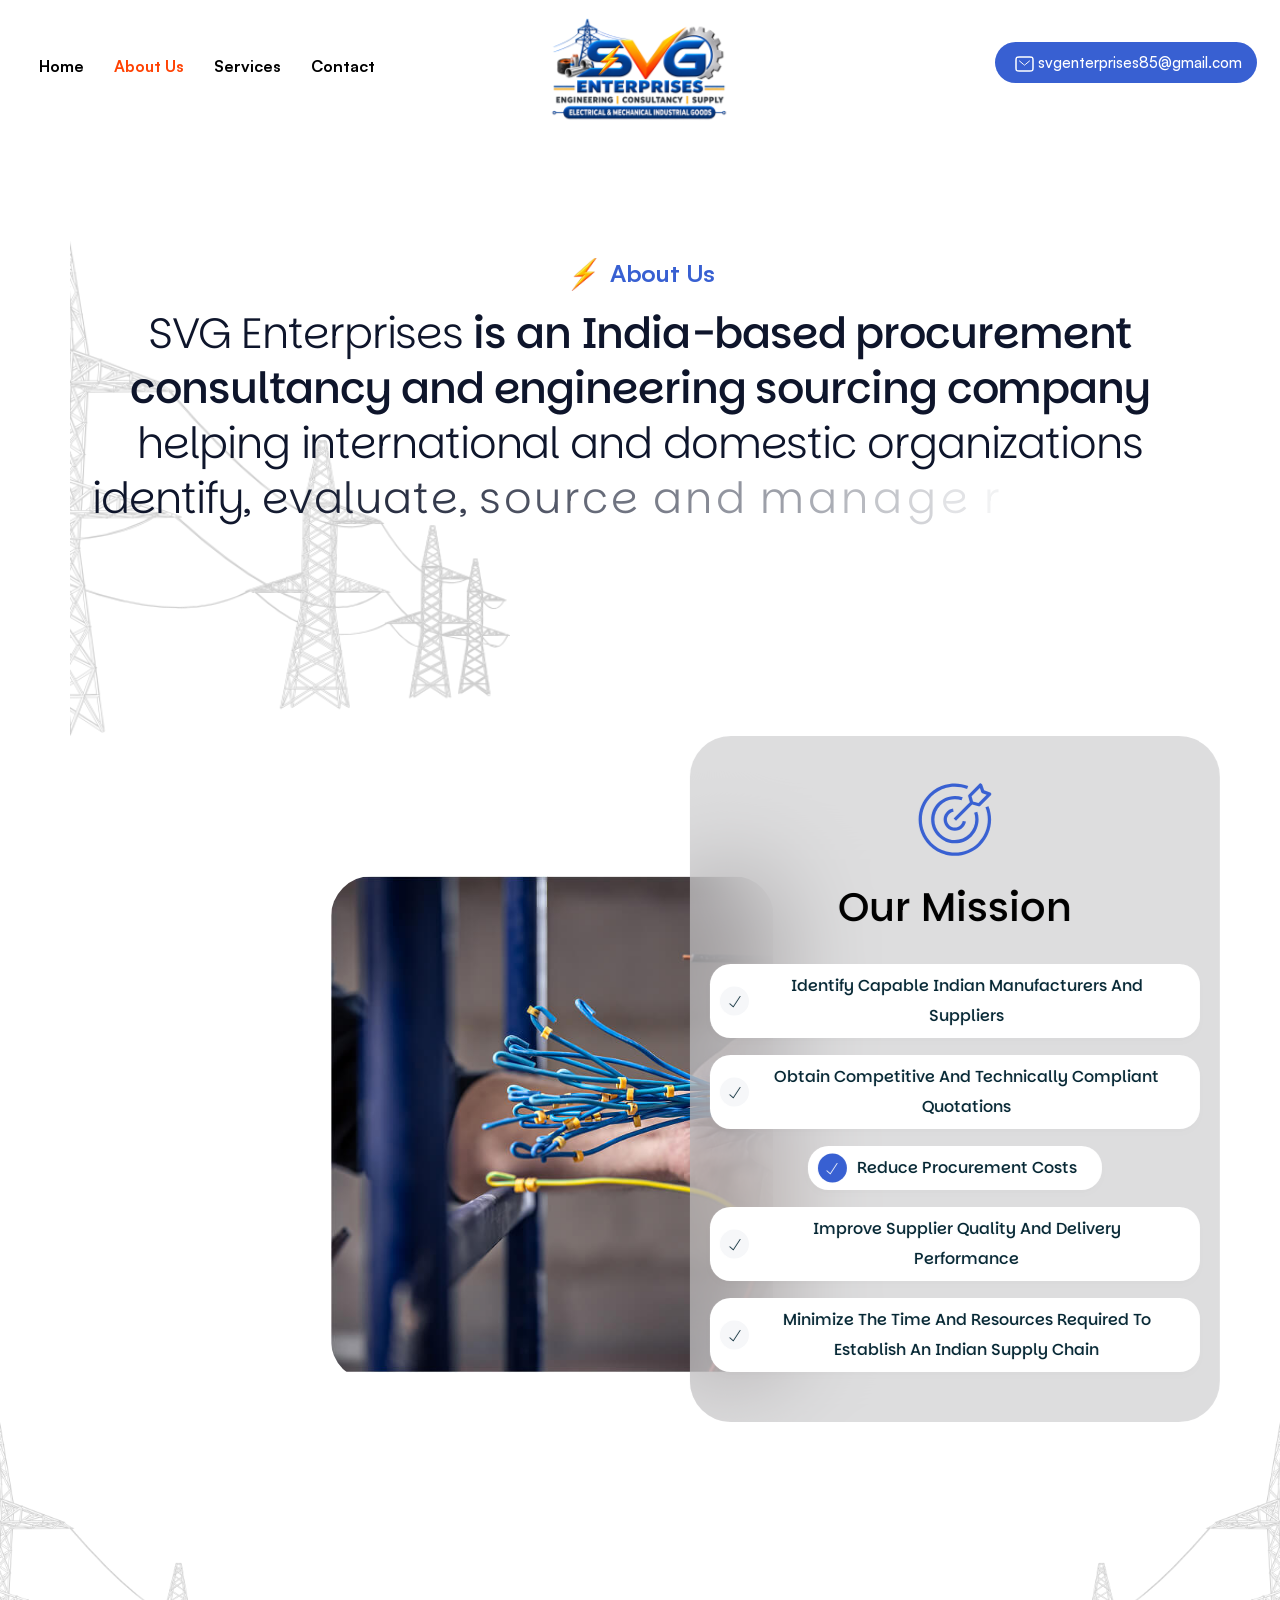
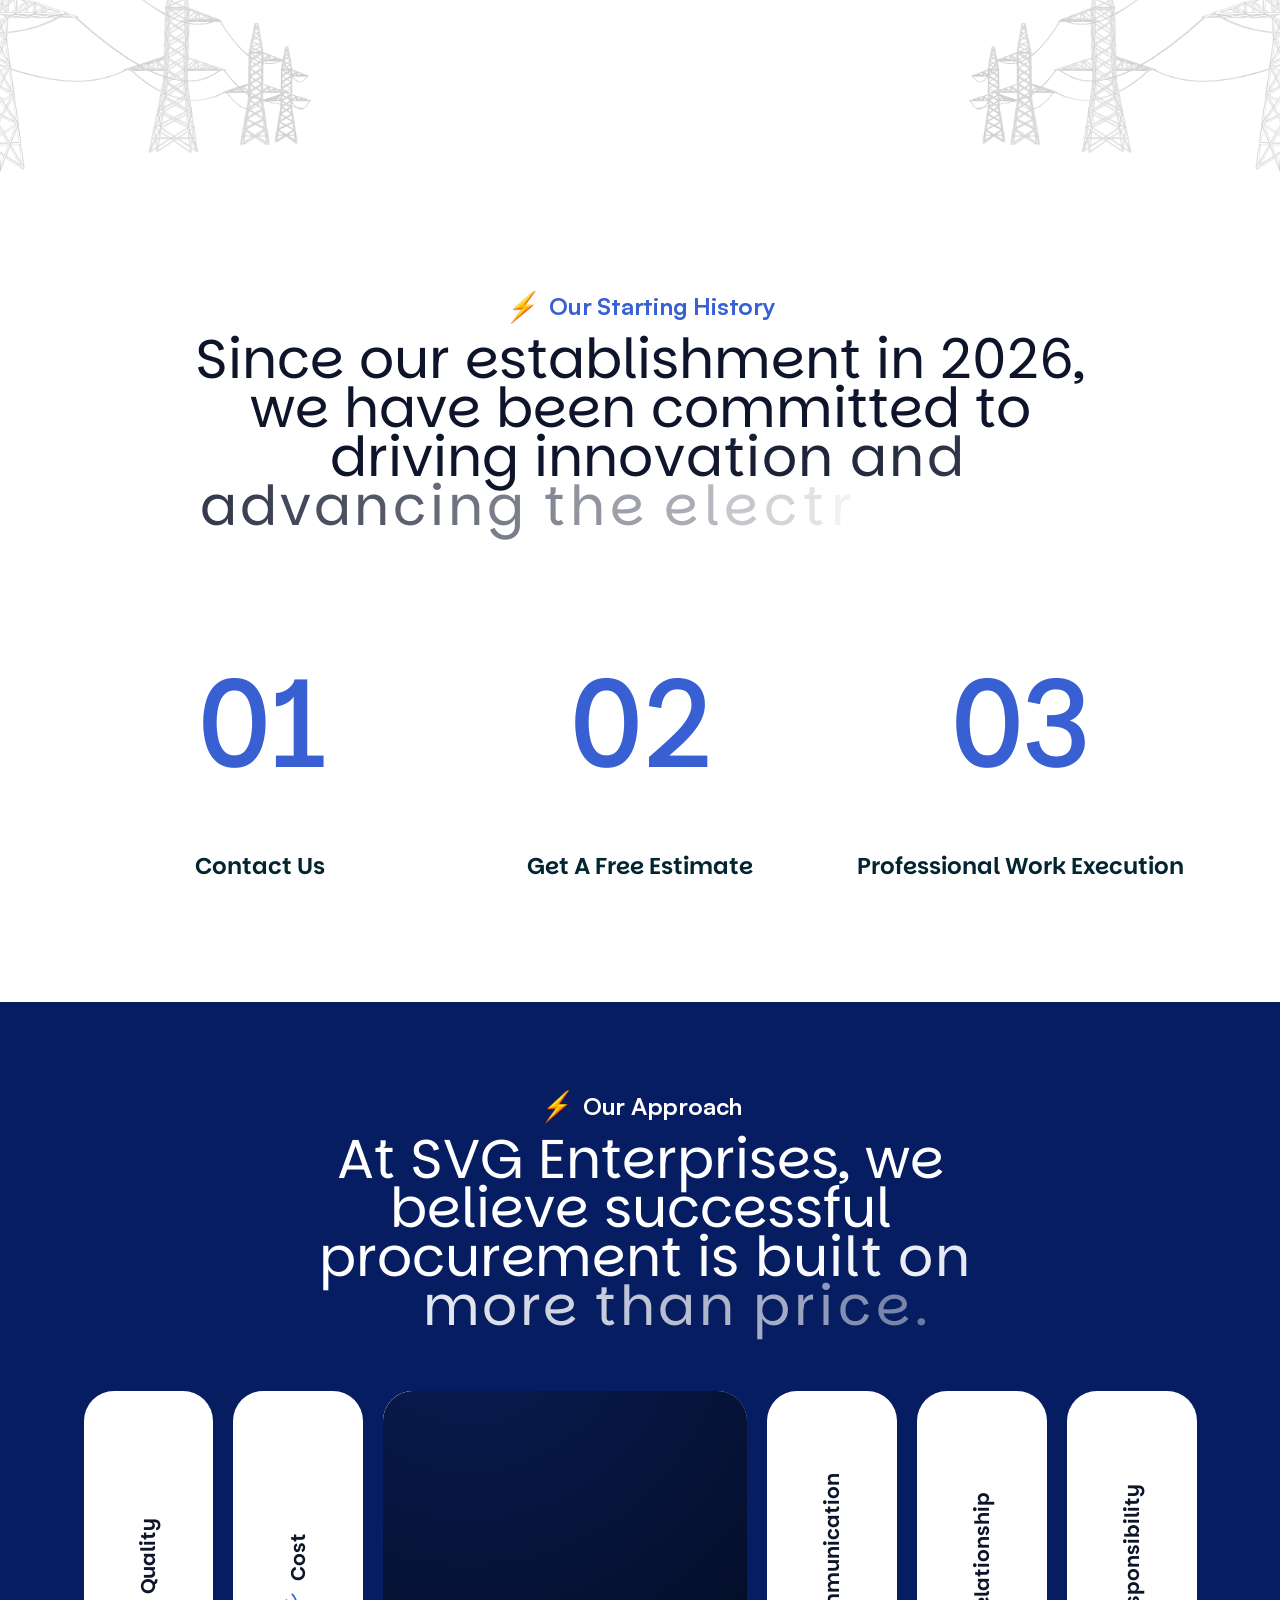
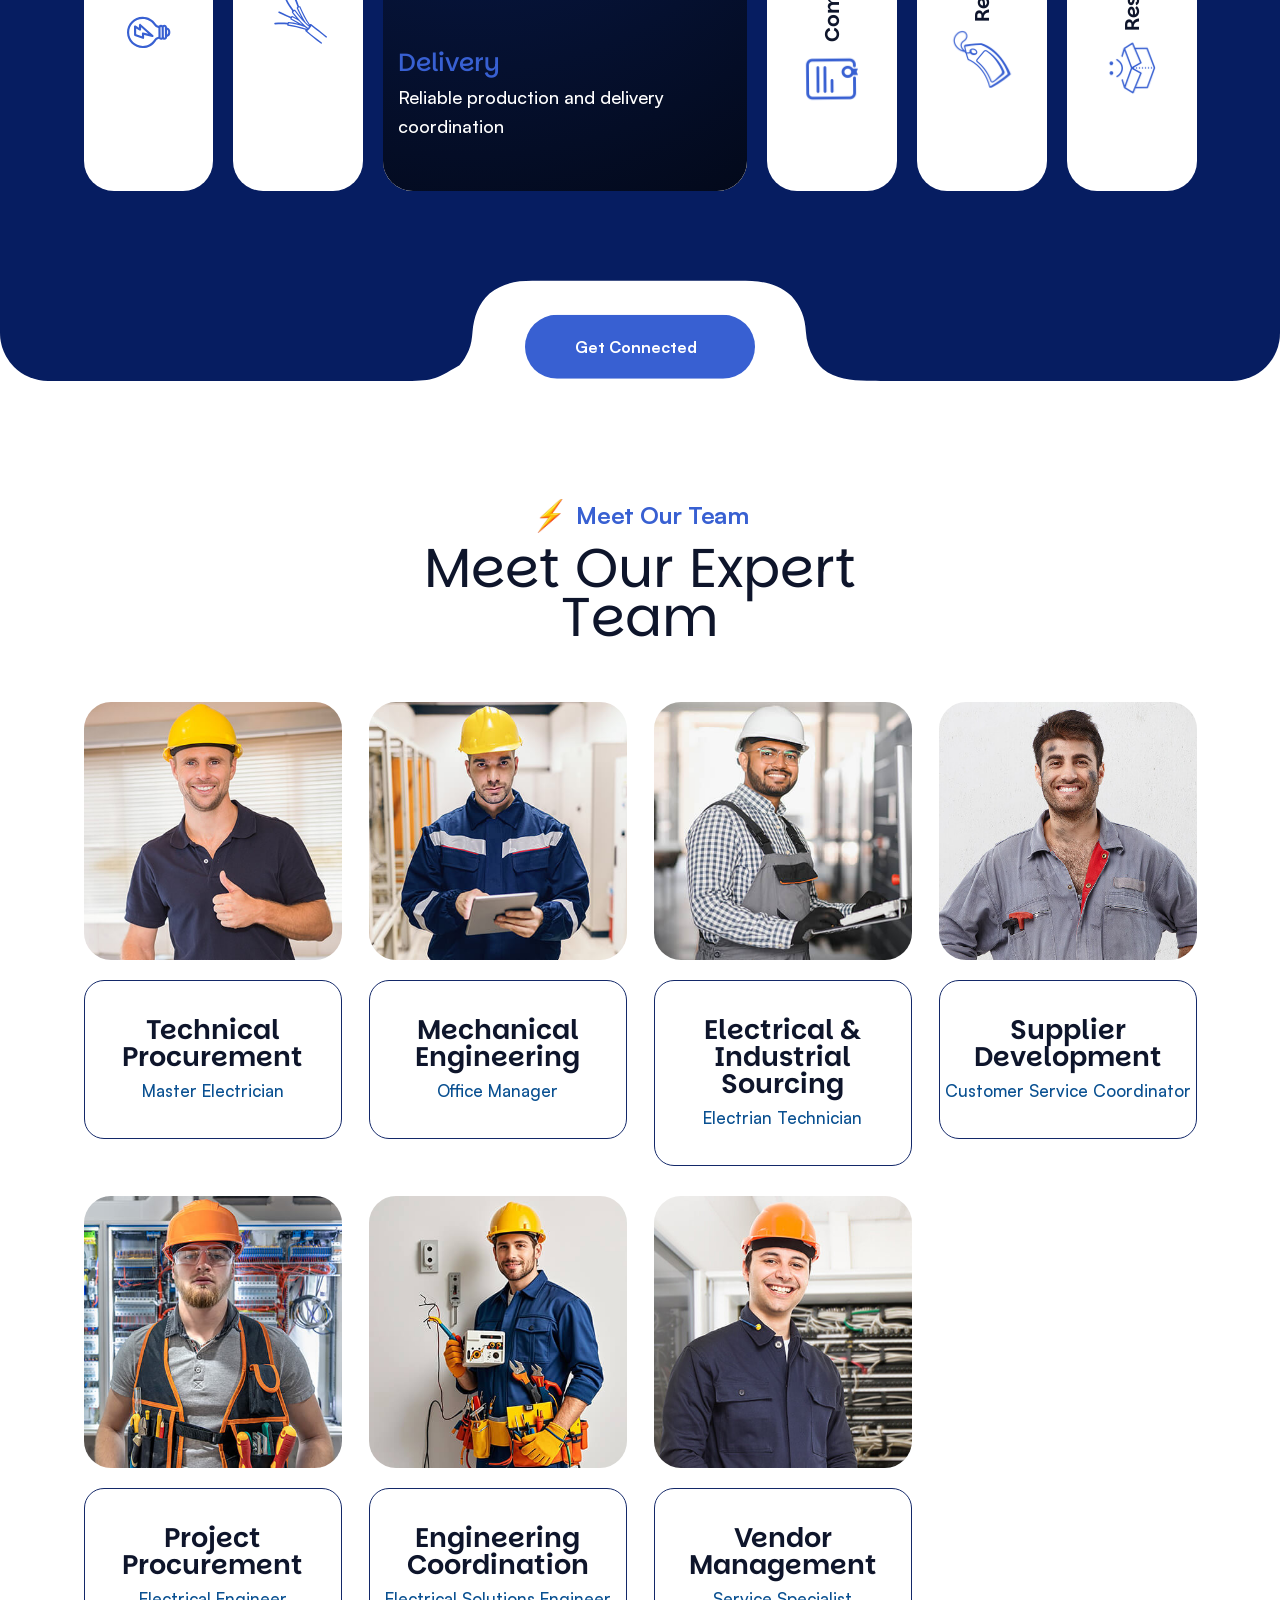
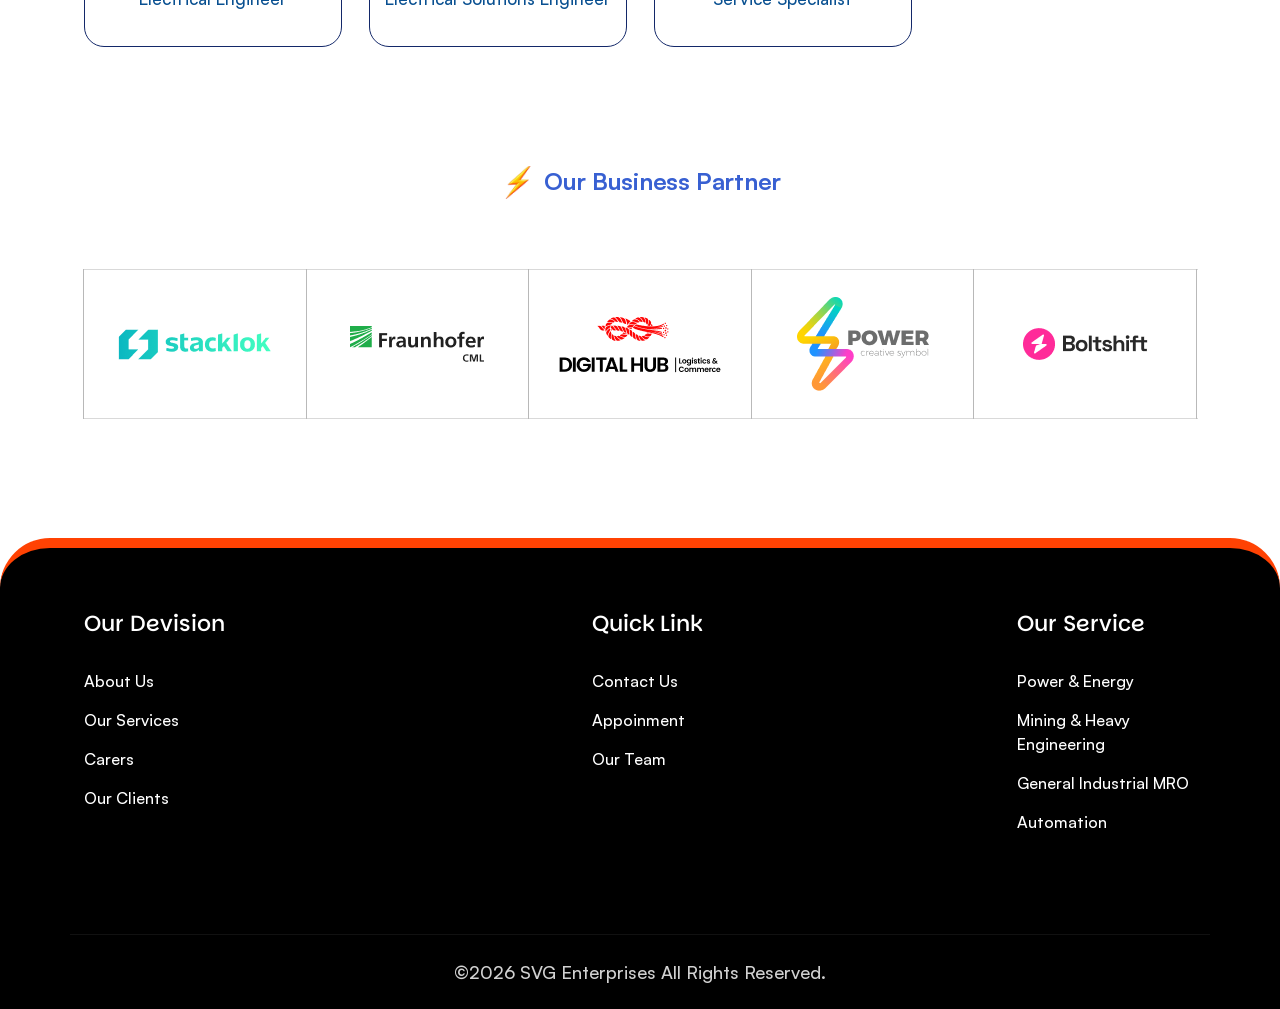
==== commit 404bfa56: "connected issue fixed" ====
--- a/about.html
+++ b/about.html
@@ -495,7 +495,7 @@
             </svg>
           </div>
           <div class="service-btn">
-            <a href="appoinment.html" class="theme-btn-s2">Get Connected</a>
+            <a href="#" class="theme-btn-s2">Get Connected</a>
           </div>
         </div>
       </section>
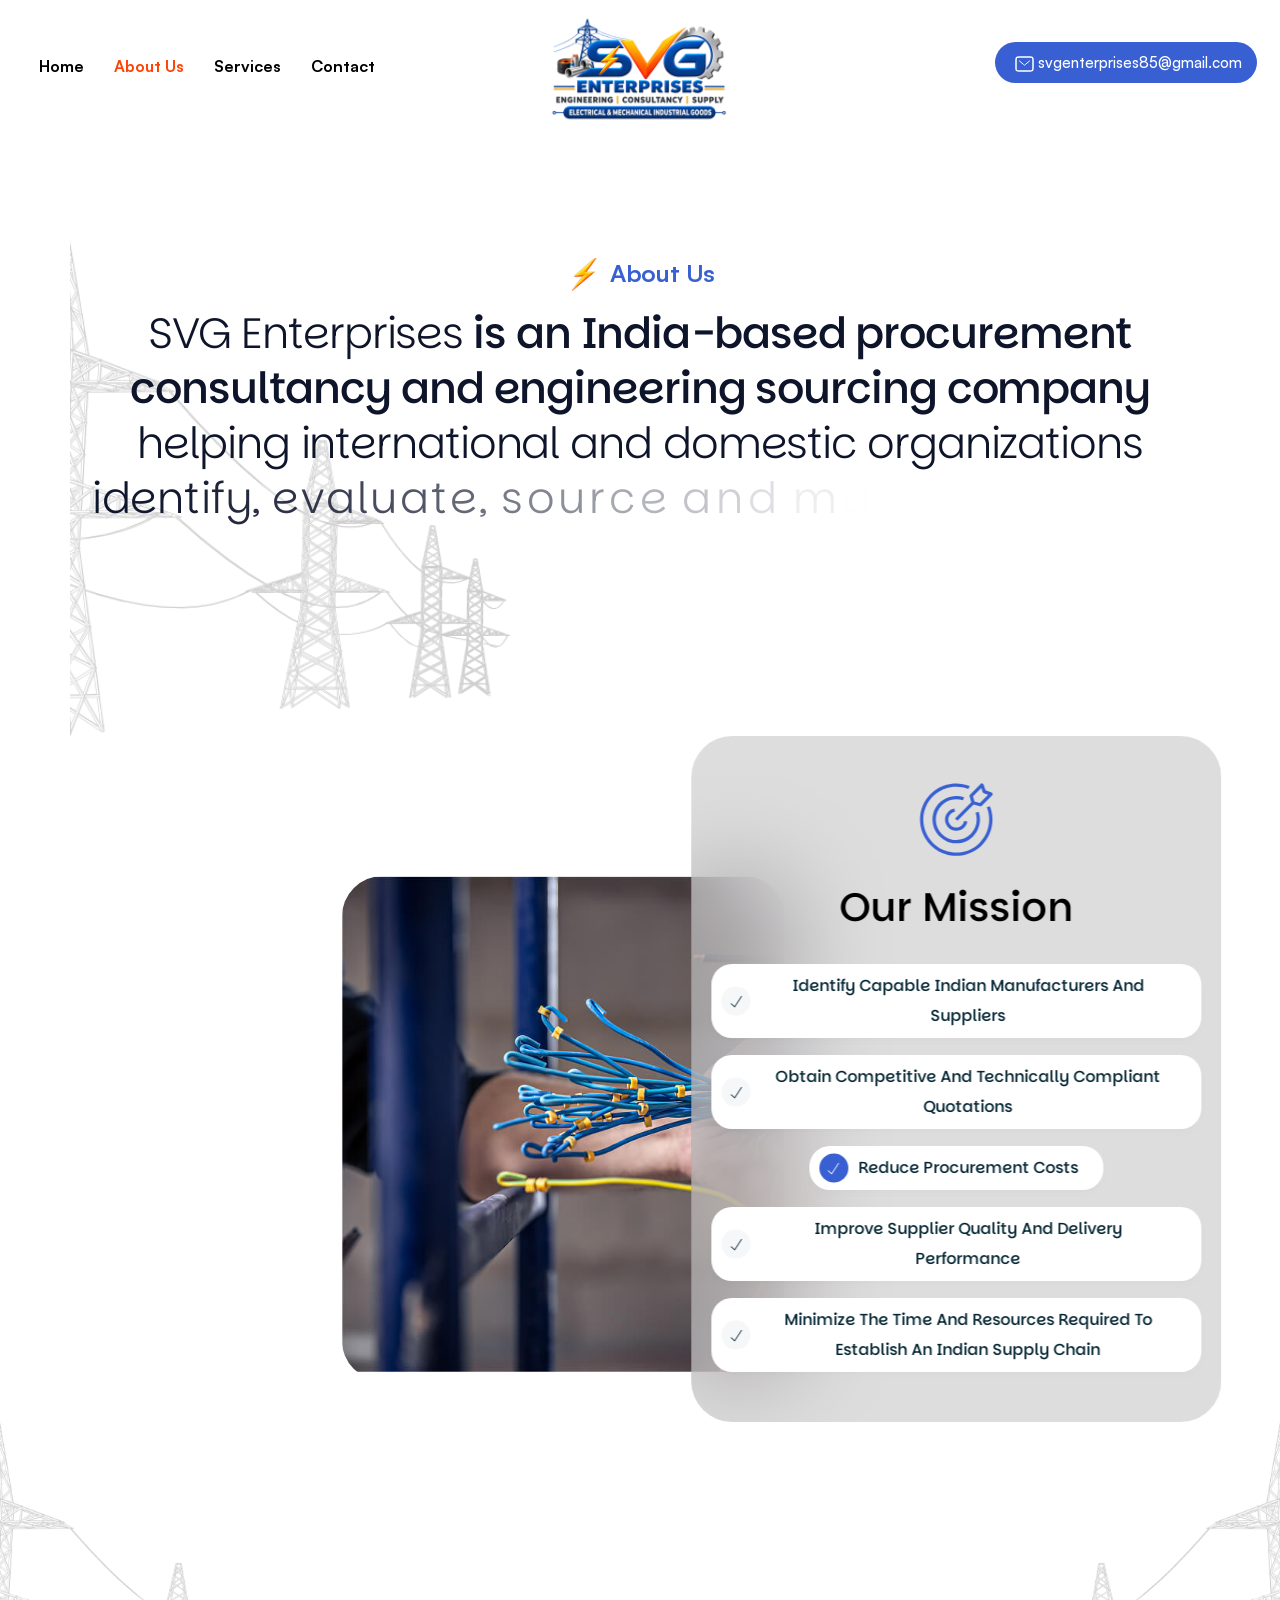
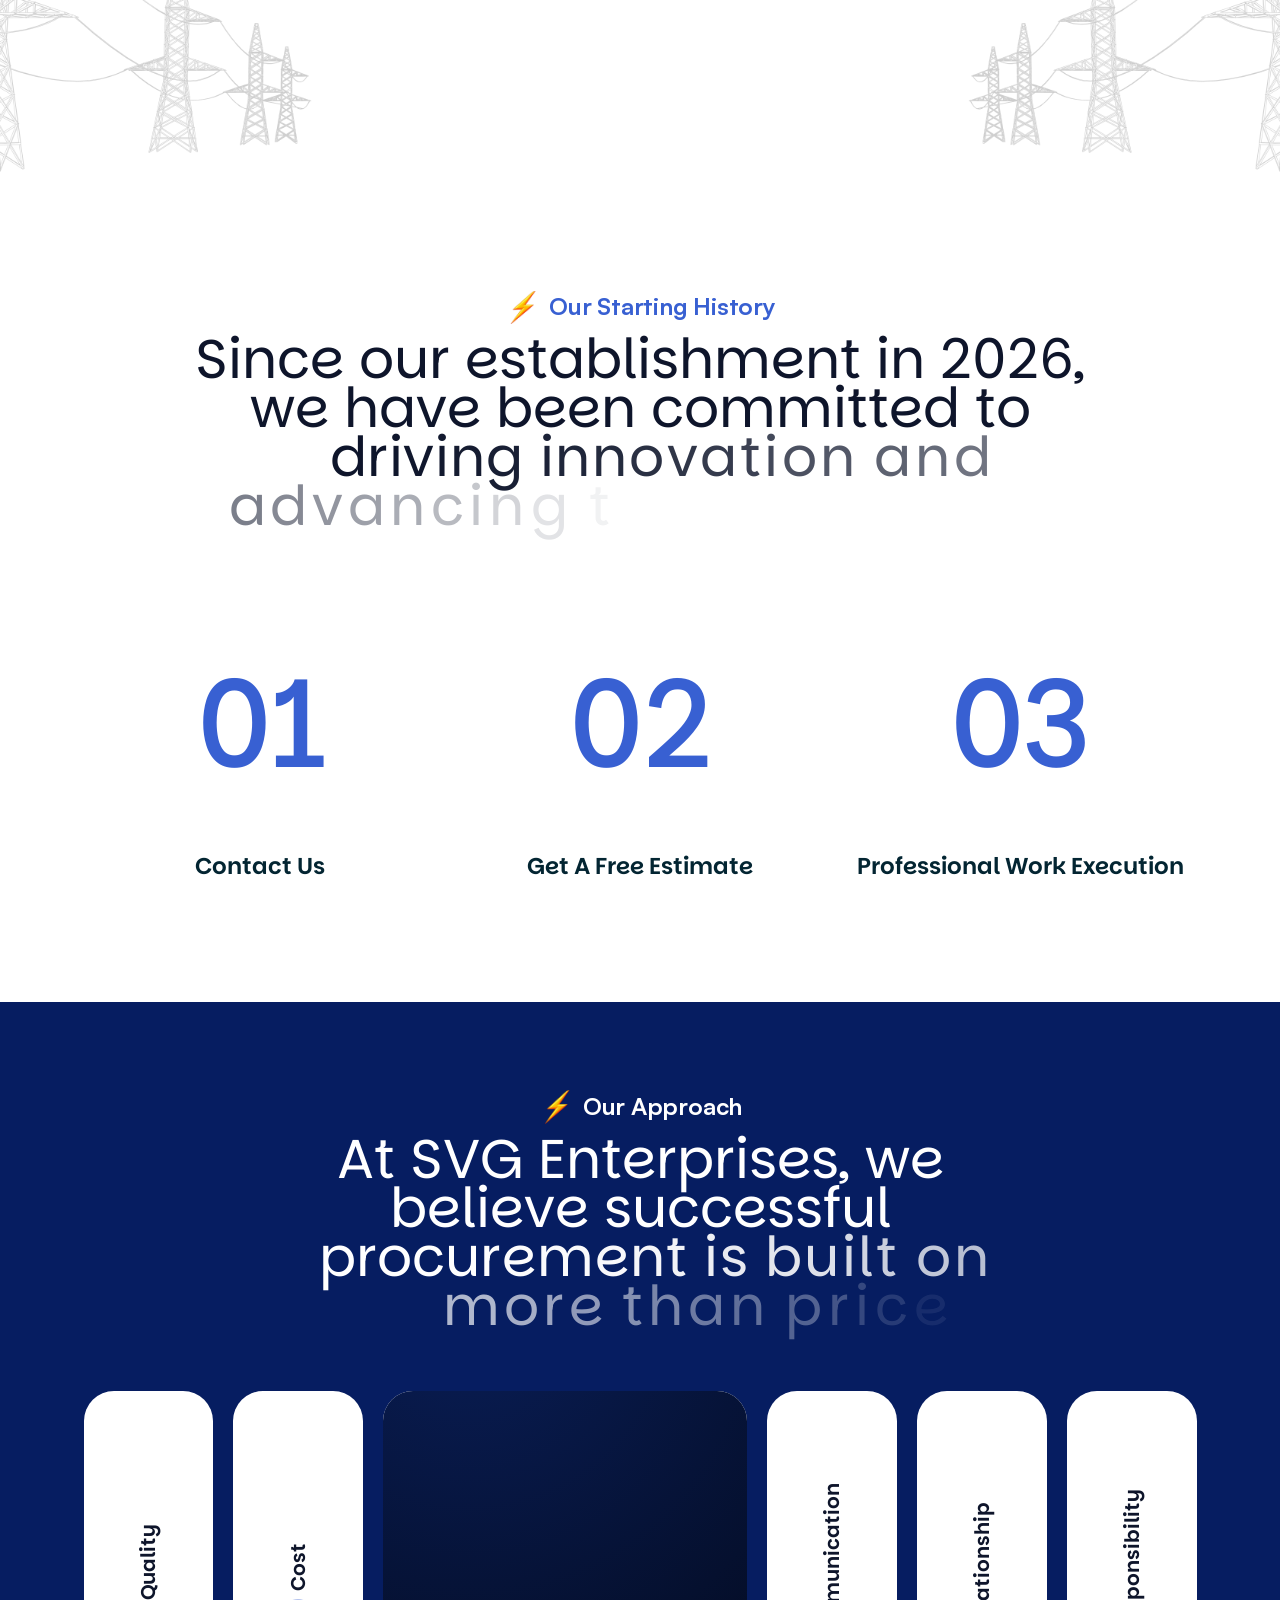
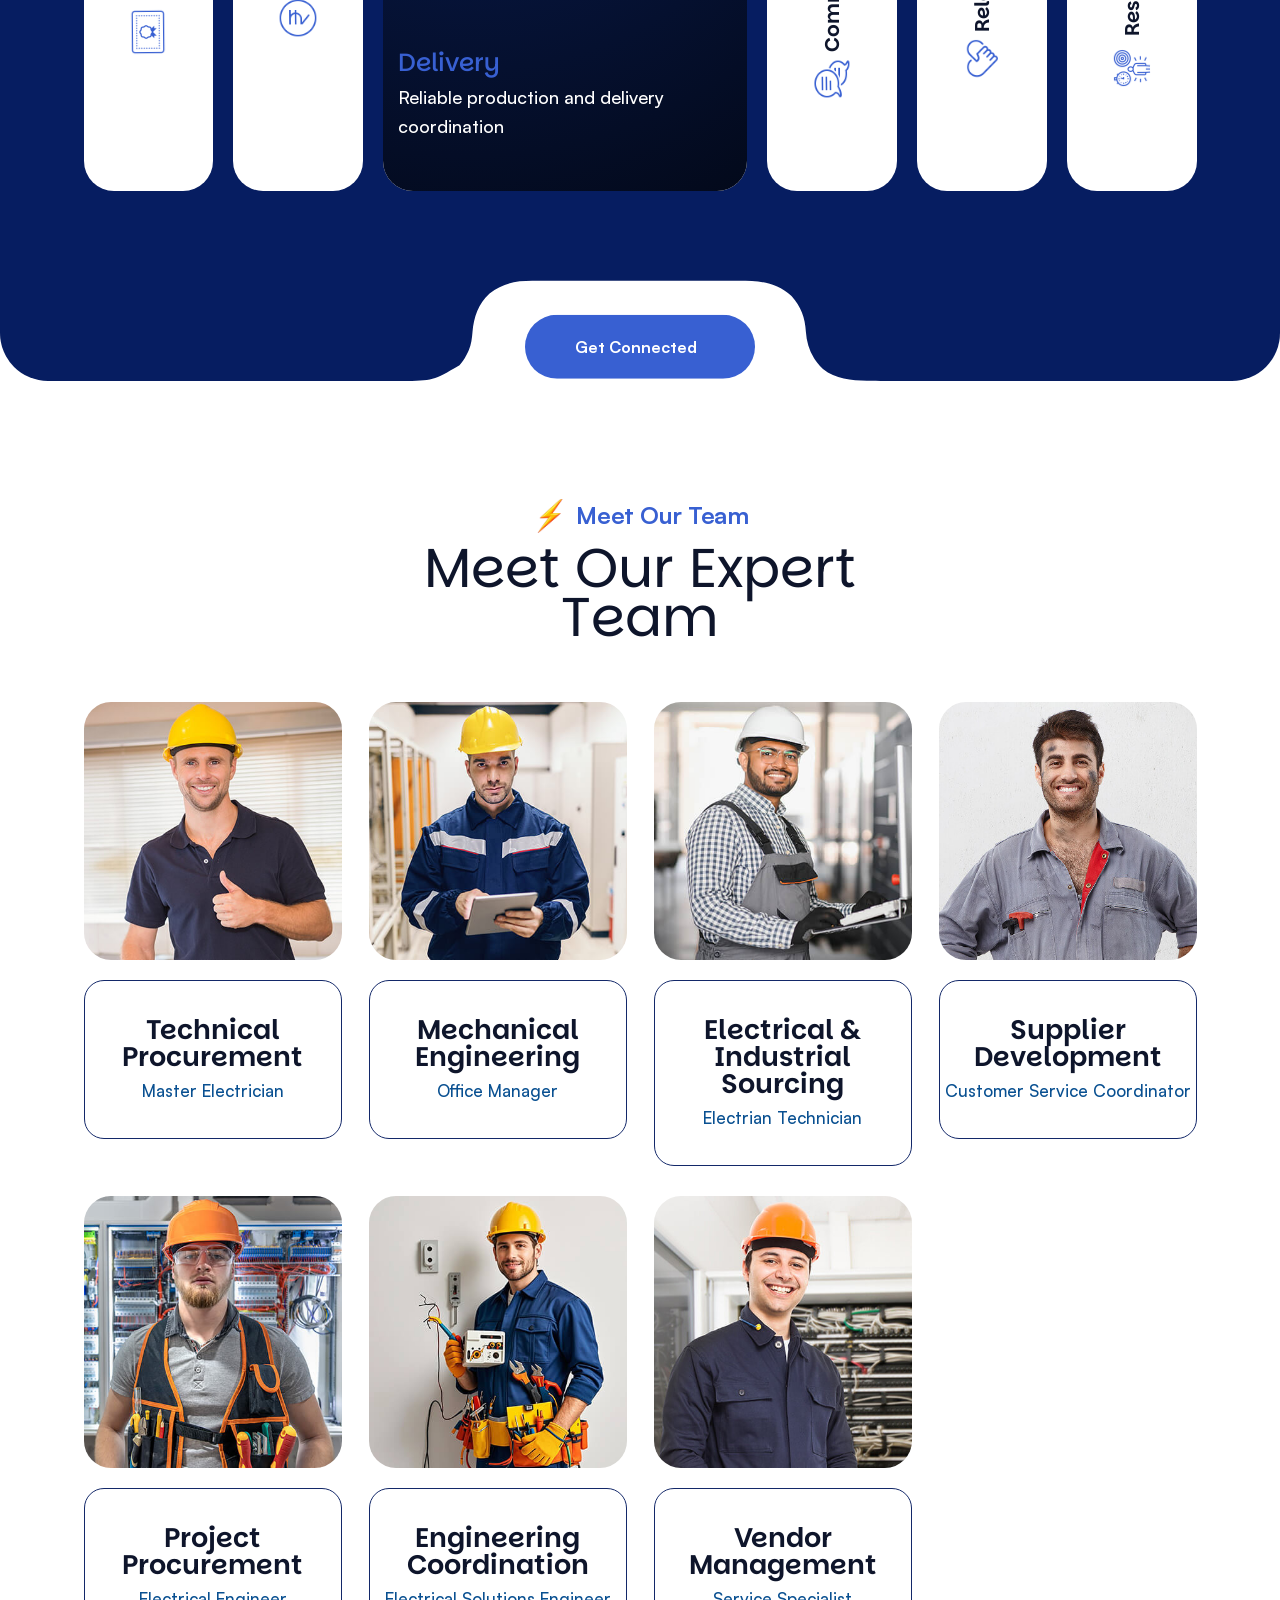
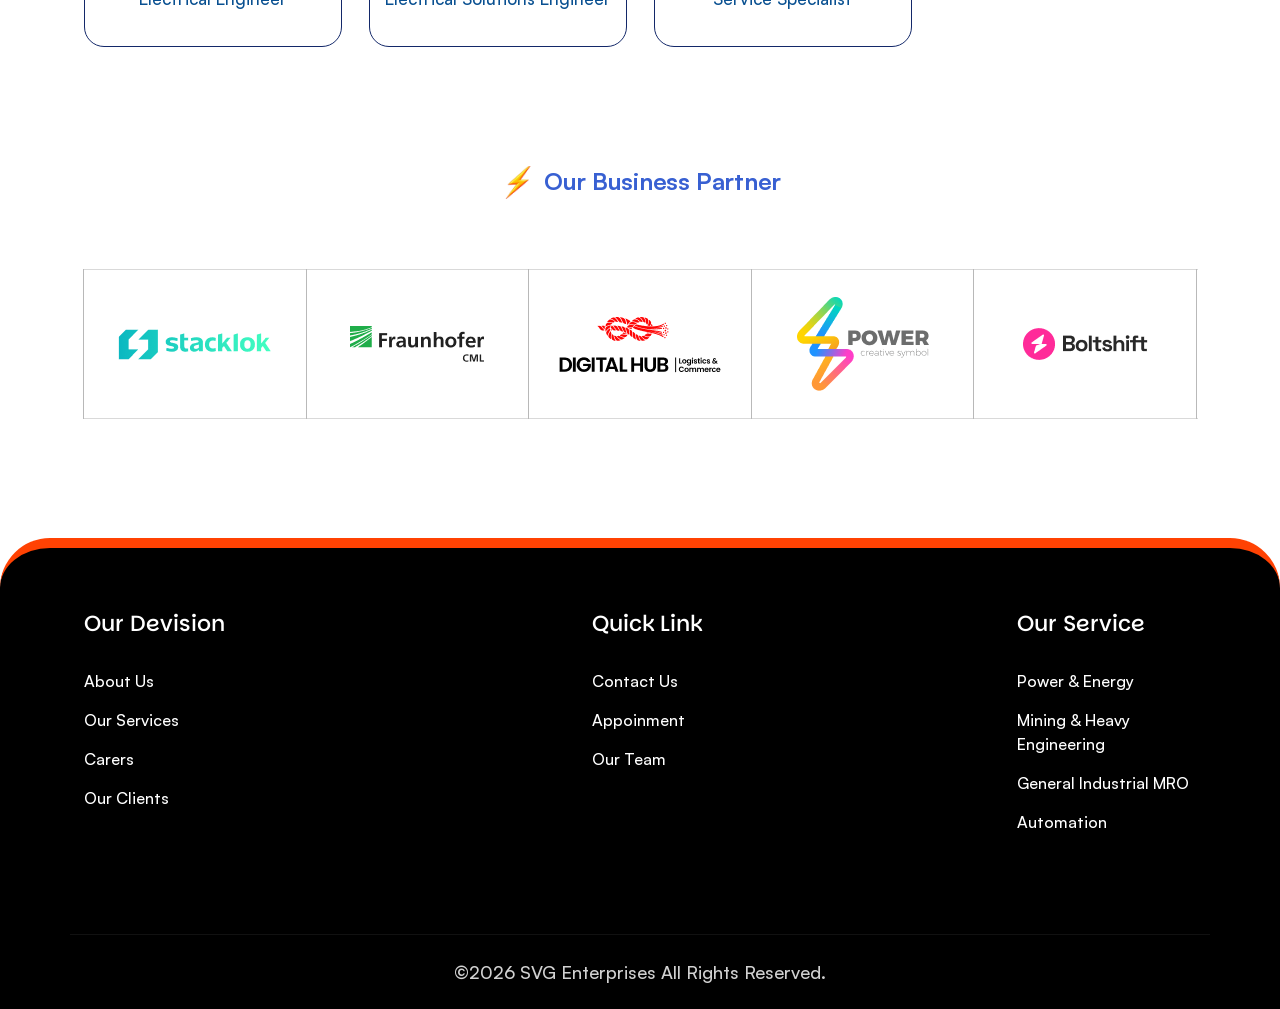
==== commit c83e79b0: "images changes" ====
--- a/about.html
+++ b/about.html
@@ -354,16 +354,15 @@
             <div class="service-items wow fadeInUp" data-wow-duration="1000ms">
               <div class="service-default">
                 <div class="service-bg">
-                  <img src="assets/images/service/icon-1.svg" alt="image" />
+                  <img
+                    src="assets/images/service/quality.png"
+                    style="width: 50px"
+                    alt="image"
+                  />
                   <h3>Quality</h3>
                 </div>
               </div>
               <div class="service-expanded">
-                <!-- <img
-                  class="service-image"
-                  src="assets/images/service/2.jpg"
-                  alt="Electrical Installation"
-                /> -->
                 <div class="service-content">
                   <h4>
                     <a href="service-single.html">Quality</a>
@@ -375,16 +374,15 @@
             <div class="service-items wow fadeInUp" data-wow-duration="1200ms">
               <div class="service-default">
                 <div class="service-bg">
-                  <img src="assets/images/service/icon-2.svg" alt="image" />
+                  <img
+                    src="assets/images/service/cost.png"
+                    style="width: 40px"
+                    alt="image"
+                  />
                   <h3>Cost</h3>
                 </div>
               </div>
               <div class="service-expanded">
-                <img
-                  class="service-image"
-                  src="assets/images/service/3.jpg"
-                  alt="Electrical Installation"
-                />
                 <div class="service-content">
                   <h4>
                     <a href="service-single.html">Cost</a>
@@ -399,16 +397,15 @@
             >
               <div class="service-default">
                 <div class="service-bg">
-                  <img src="assets/images/service/production.png" alt="image" />
+                  <img
+                    style="width: 50px"
+                    src="assets/images/service/deliveryTruck.png"
+                    alt="image"
+                  />
                   <h3>Delivery</h3>
                 </div>
               </div>
               <div class="service-expanded">
-                <img
-                  class="service-image"
-                  src="assets/images/service/1.jpg"
-                  alt="Electrical Installation"
-                />
                 <div class="service-content">
                   <h4>
                     <a href="service-single.html">Delivery</a>
@@ -421,18 +418,14 @@
               <div class="service-default">
                 <div class="service-bg">
                   <img
-                    src="assets/images/service/certificate.png"
+                    style="width: 40px"
+                    src="assets/images/service/communication.png"
                     alt="image"
                   />
                   <h3>Communication</h3>
                 </div>
               </div>
               <div class="service-expanded">
-                <img
-                  class="service-image"
-                  src="assets/images/service/4.jpg"
-                  alt="Electrical Installation"
-                />
                 <div class="service-content">
                   <h4><a href="service-single.html">Communication</a></h4>
                   <p>Clear and timely information</p>
@@ -442,17 +435,15 @@
             <div class="service-items wow fadeInUp" data-wow-duration="1800ms">
               <div class="service-default">
                 <div class="service-bg">
-                  <img src="assets/images/service/price-tag.png" alt="image" />
+                  <img
+                    style="width: 40px"
+                    src="assets/images/service/relationship.png"
+                    alt="image"
+                  />
                   <h3>Relationship</h3>
                 </div>
               </div>
               <div class="service-expanded">
-                <img
-                  class="service-image"
-                  src="assets/images/service/5.jpg"
-                  alt="Electrical Installation"
-                />
-                <h3>Electrical Installation</h3>
                 <div class="service-content">
                   <h4>
                     <a href="service-single.html">Relationship</a>
@@ -465,16 +456,15 @@
             <div class="service-items wow fadeInUp" data-wow-duration="1800ms">
               <div class="service-default">
                 <div class="service-bg">
-                  <img src="assets/images/service/delivery.png" alt="image" />
+                  <img
+                    style="width: 50px"
+                    src="assets/images/service/responsibility.png"
+                    alt="image"
+                  />
                   <h3>Responsibility</h3>
                 </div>
               </div>
               <div class="service-expanded">
-                <img
-                  class="service-image"
-                  src="assets/images/service/5.jpg"
-                  alt="Electrical Installation"
-                />
                 <h3>Responsibility</h3>
                 <div class="service-content">
                   <h4>
--- a/assets/sass/style.css
+++ b/assets/sass/style.css
@@ -1026,7 +1026,7 @@
 }
 @media (max-width: 575px) {
   .breadcumb-area .breadcumb-wrap h2 {
-    font-size: 17px;
+    font-size: 15px;
     line-height: 28px;
   }
 }
@@ -1685,26 +1685,18 @@
     padding: 10px 15px;
   }
 }
-@media (max-width: 1200px) {
-  .wpo-site-header .header-right .close-form .theme-btn-s2 {
-    padding: 12px 17px;
-  }
-}
-@media (max-width: 991px) {
-  .wpo-site-header .header-right .close-form .theme-btn-s2 {
-    font-size: 12px;
-  }
-}
-@media (max-width: 767px) {
-  .wpo-site-header .header-right .close-form .theme-btn-s2 {
-    padding: 12px;
-    border-radius: 50%;
-  }
-}
 
 @media (max-width: 767px) {
   .wpo-site-header .header-right .close-form .theme-btn-s2 span {
     display: none;
+  }
+
+  .wpo-site-header .header-right .close-form .theme-btn-s2 {
+    border-radius: 5px;
+  }
+
+  .image-wrapper {
+    right: 20px;
   }
 }
 .wpo-site-header .header-right .close-form .theme-btn-s2 i {
@@ -2324,7 +2316,7 @@
 }
 @media (max-width: 575px) {
   .wpo-hero-section {
-    margin-left: 30px;
+    margin-left: 0px;
     padding: 70px 0;
   }
 }
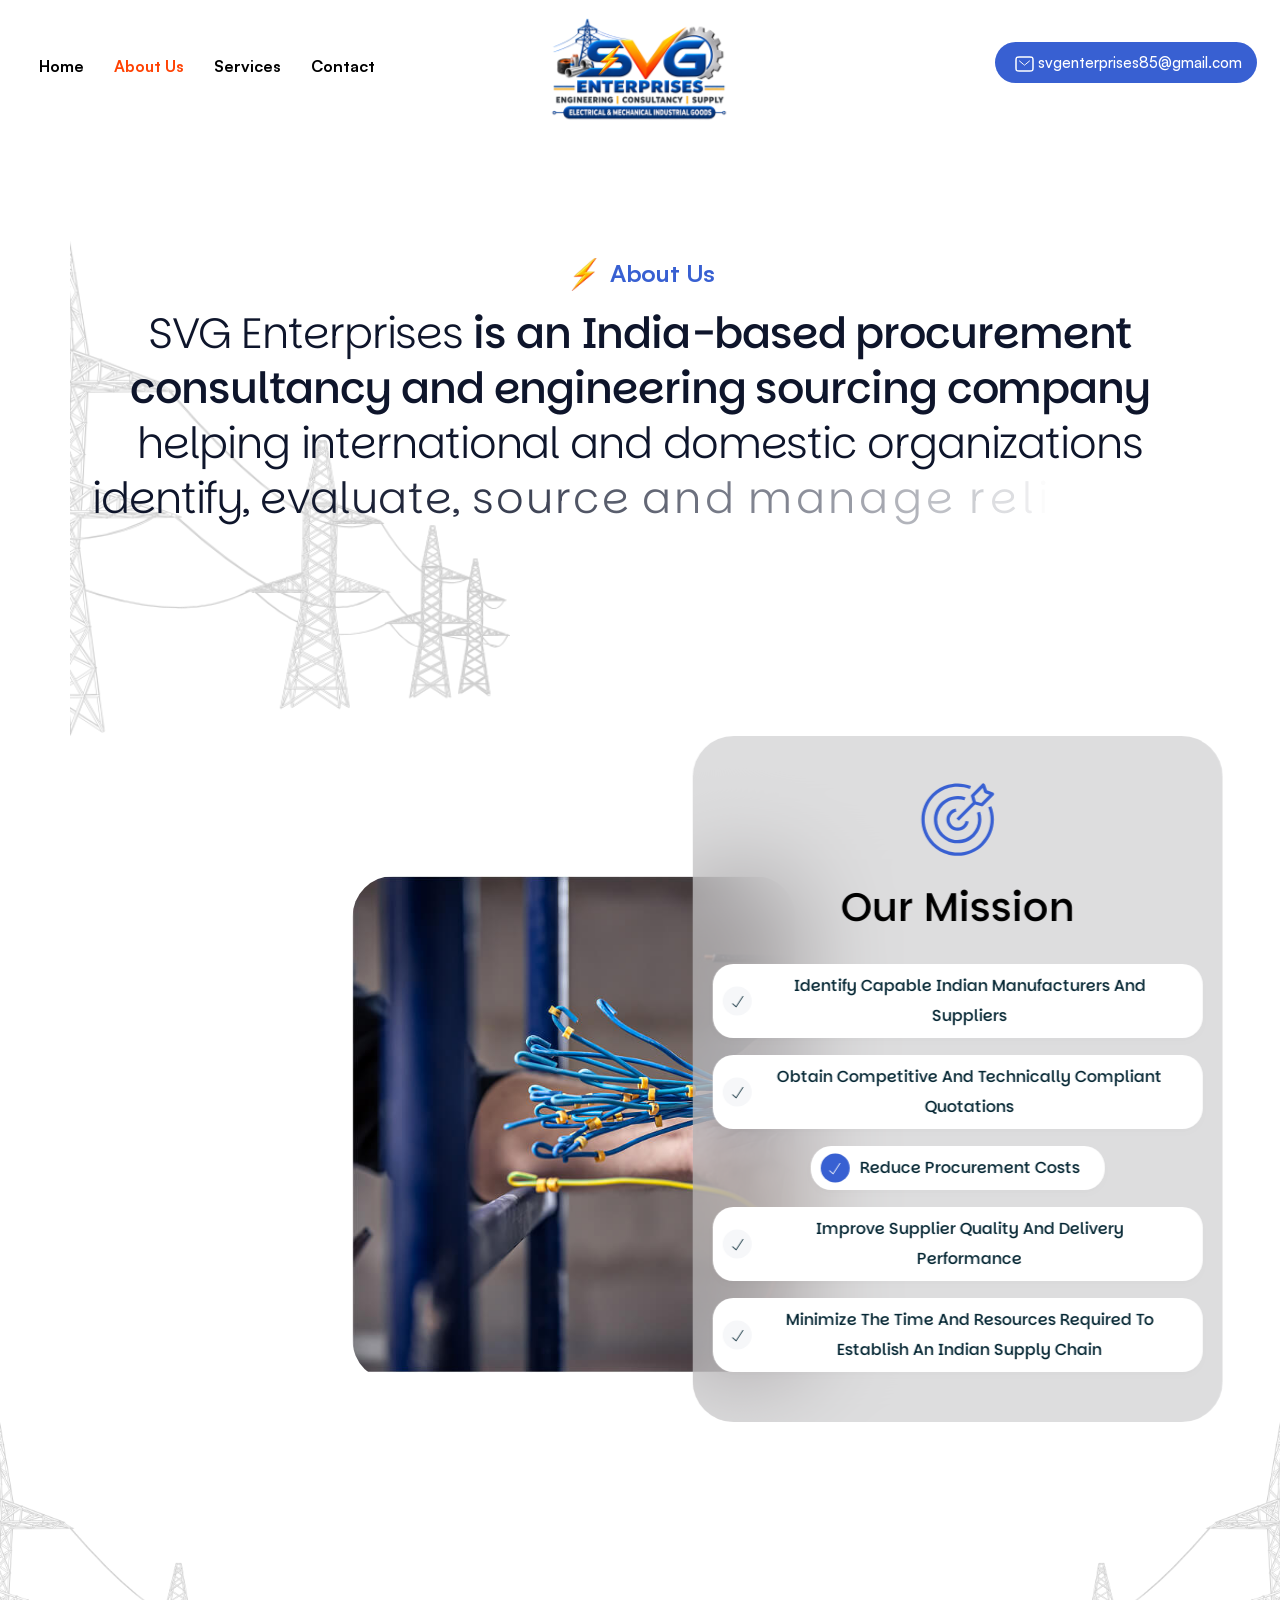
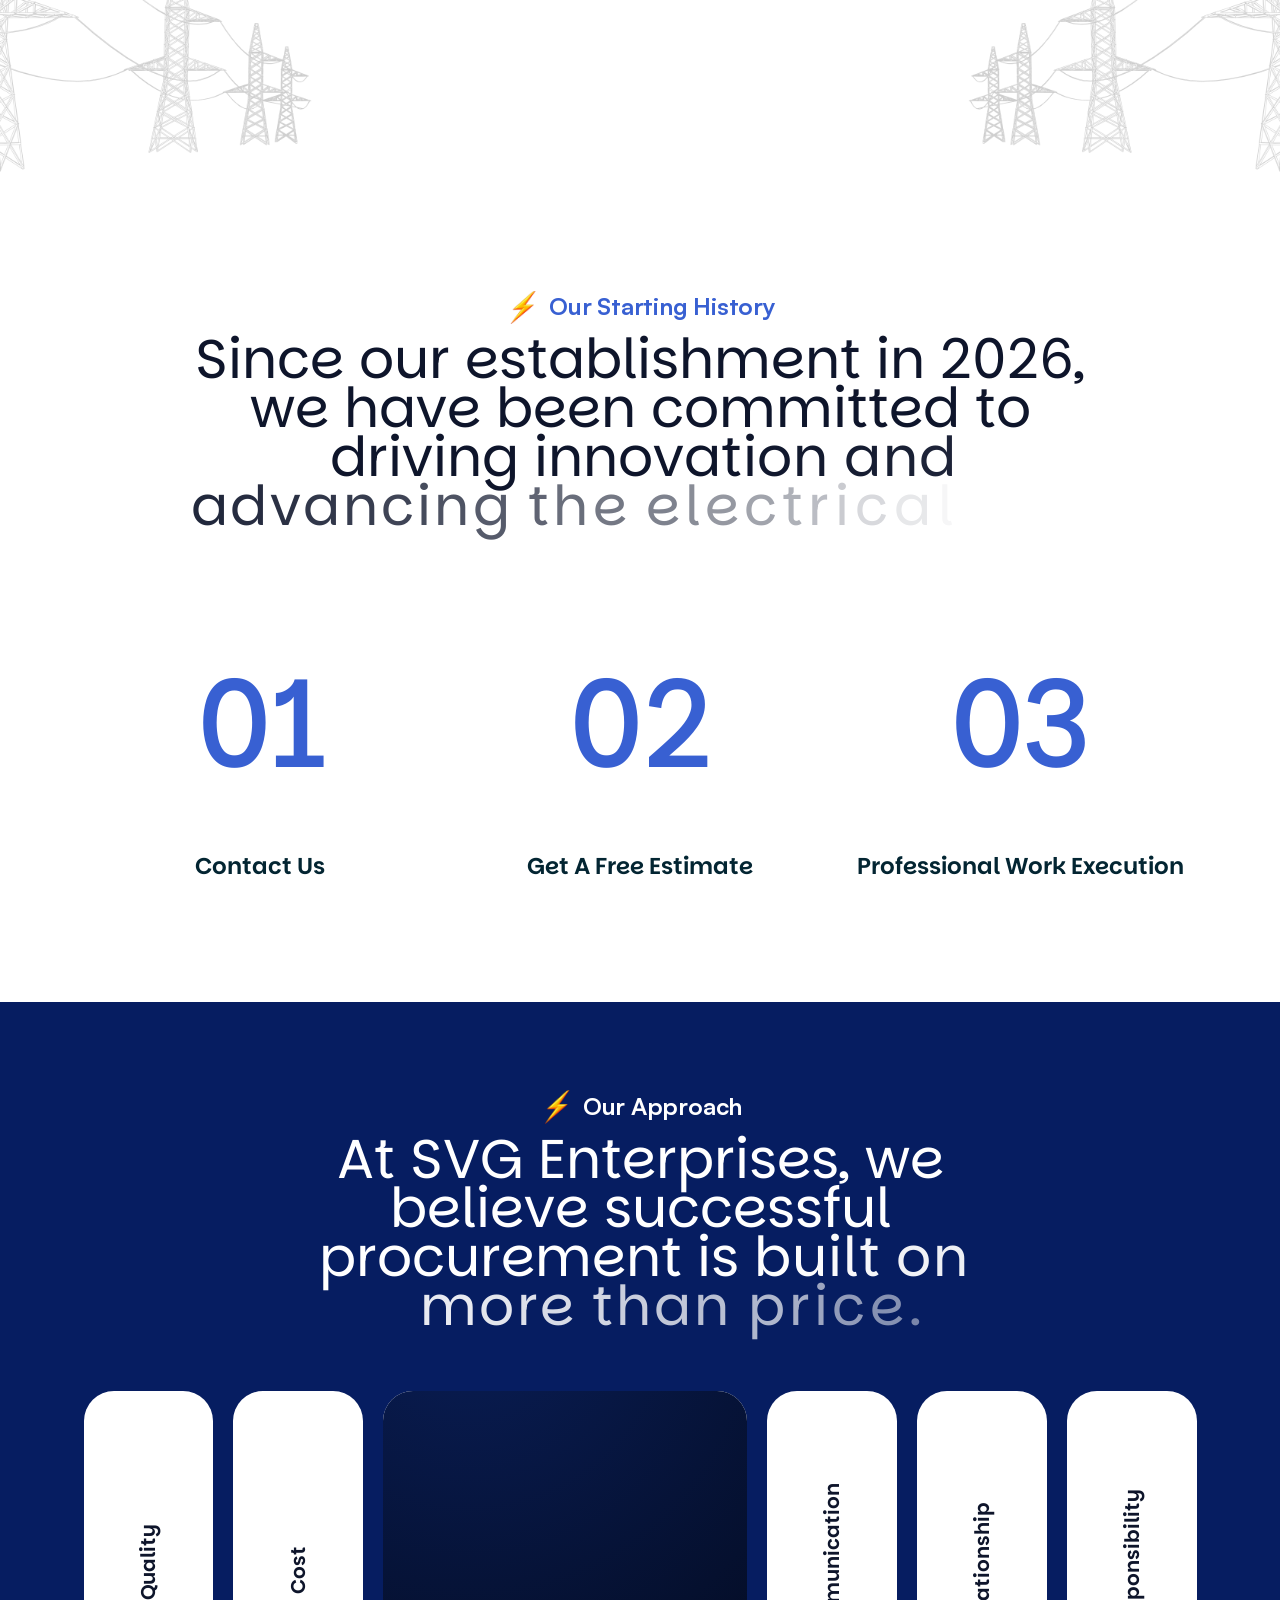
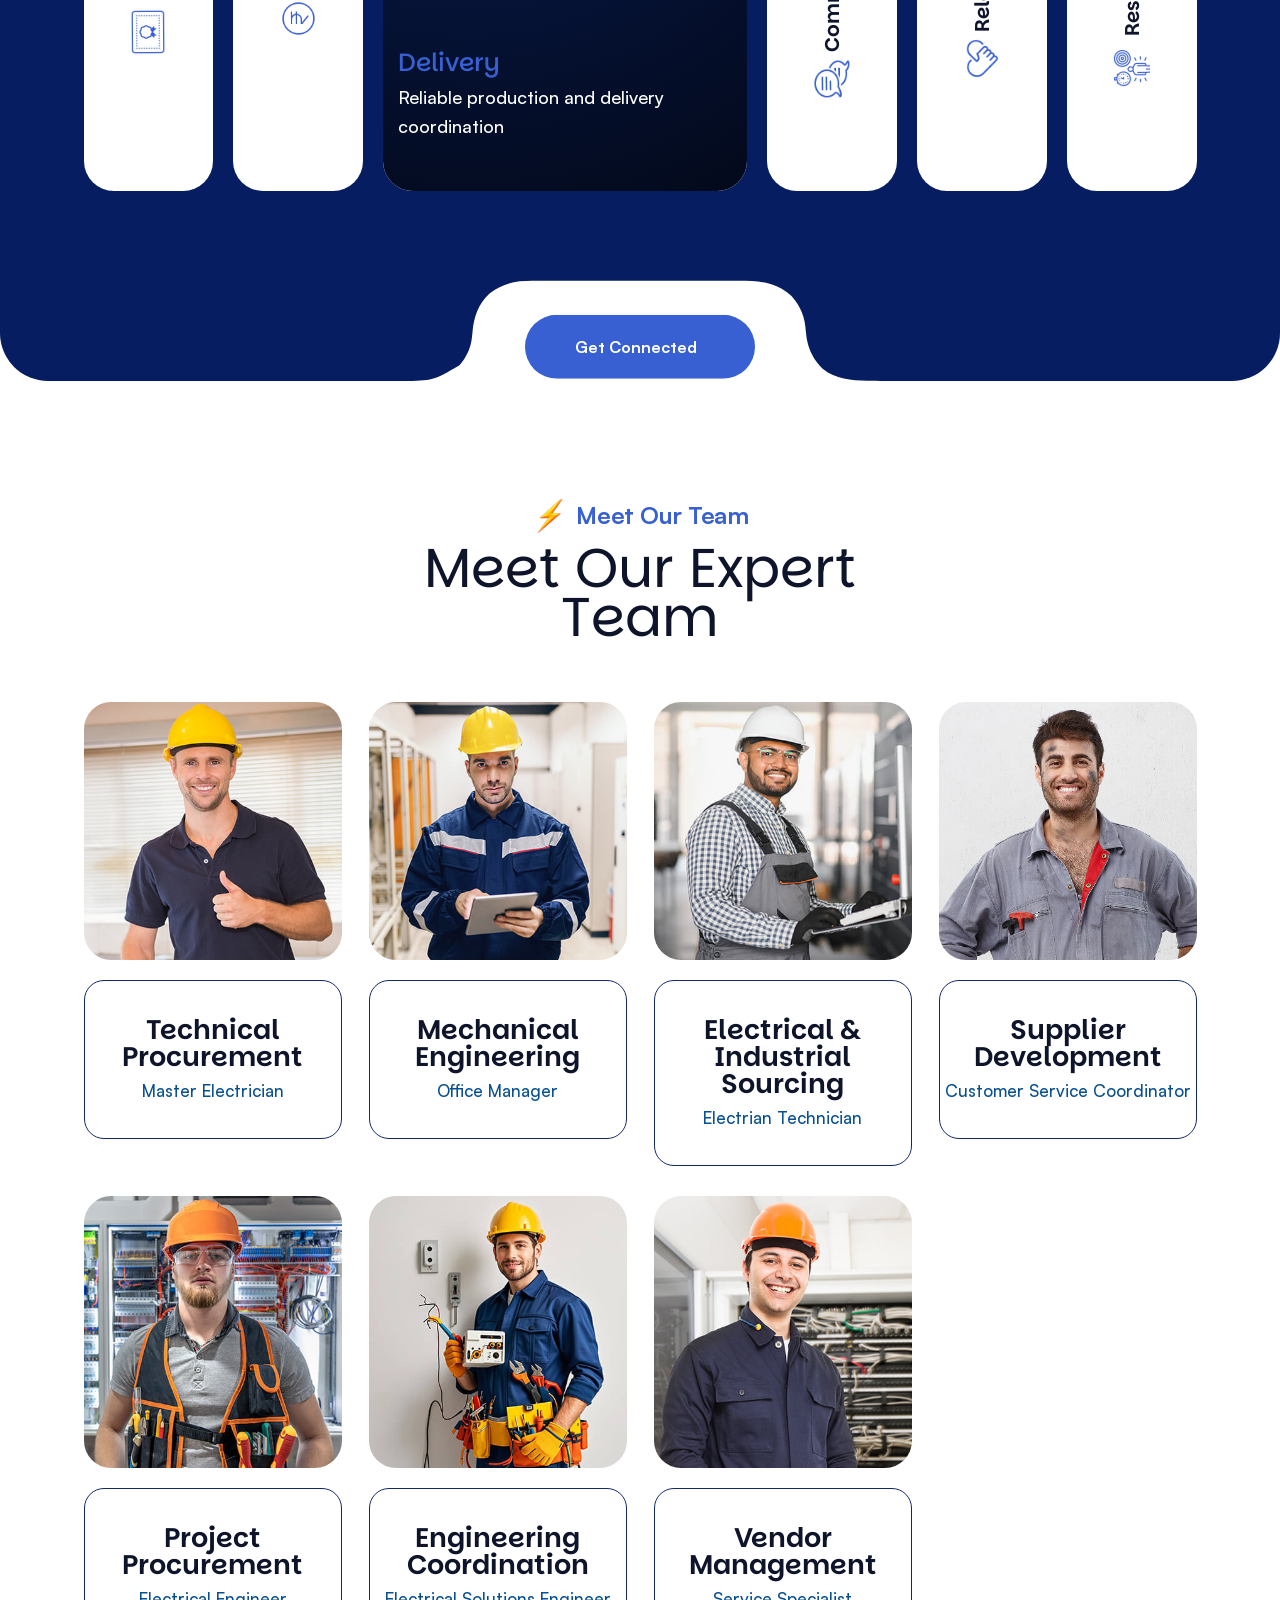
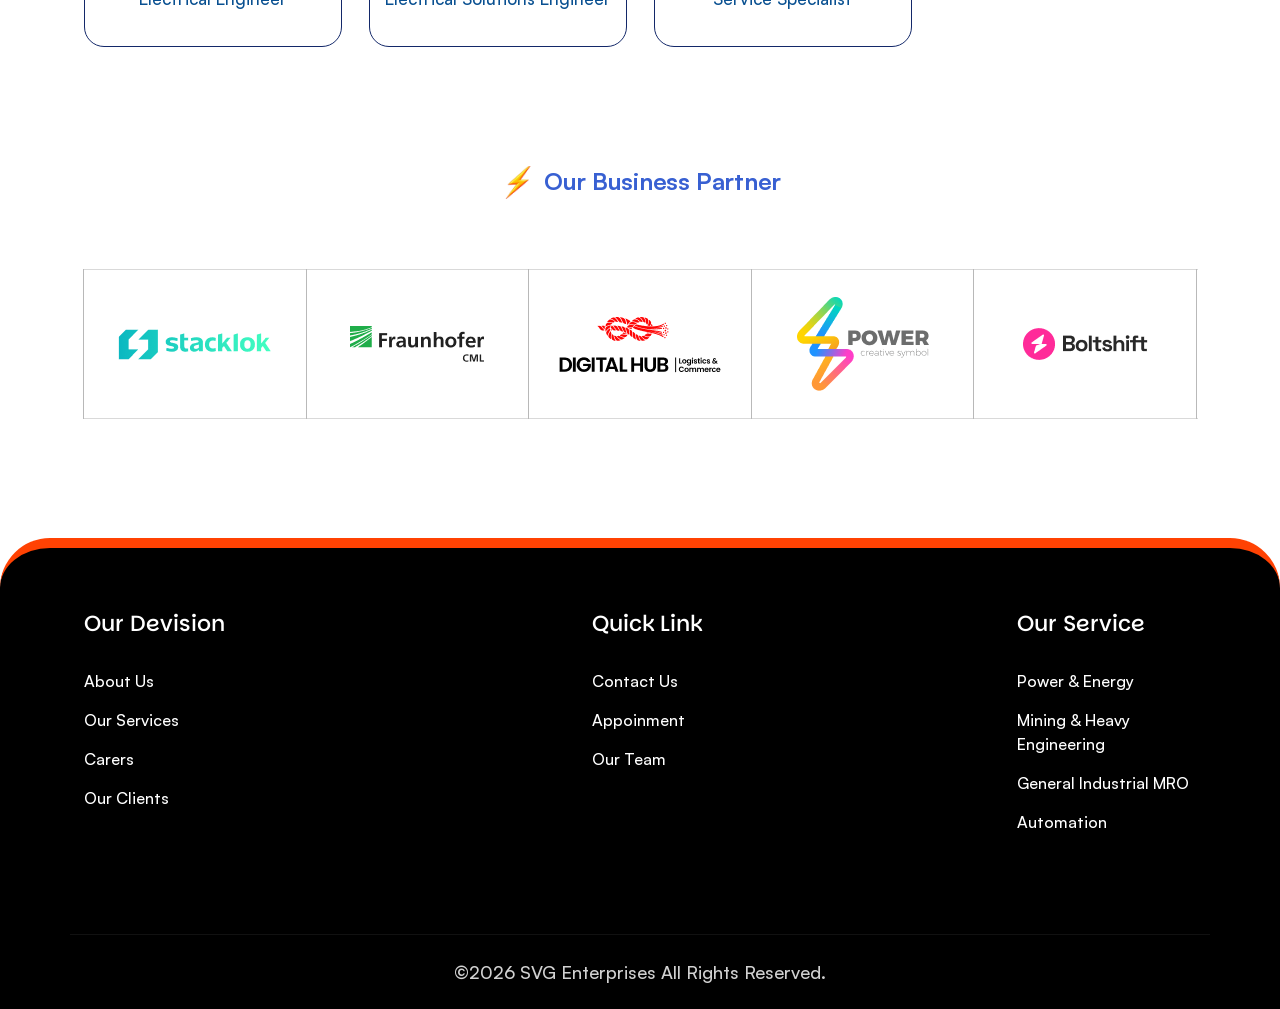
==== commit 4cb0859f: "Update about.html" ====
--- a/about.html
+++ b/about.html
@@ -376,7 +376,7 @@
                 <div class="service-bg">
                   <img
                     src="assets/images/service/cost.png"
-                    style="width: 40px"
+                    style="width: 35px"
                     alt="image"
                   />
                   <h3>Cost</h3>
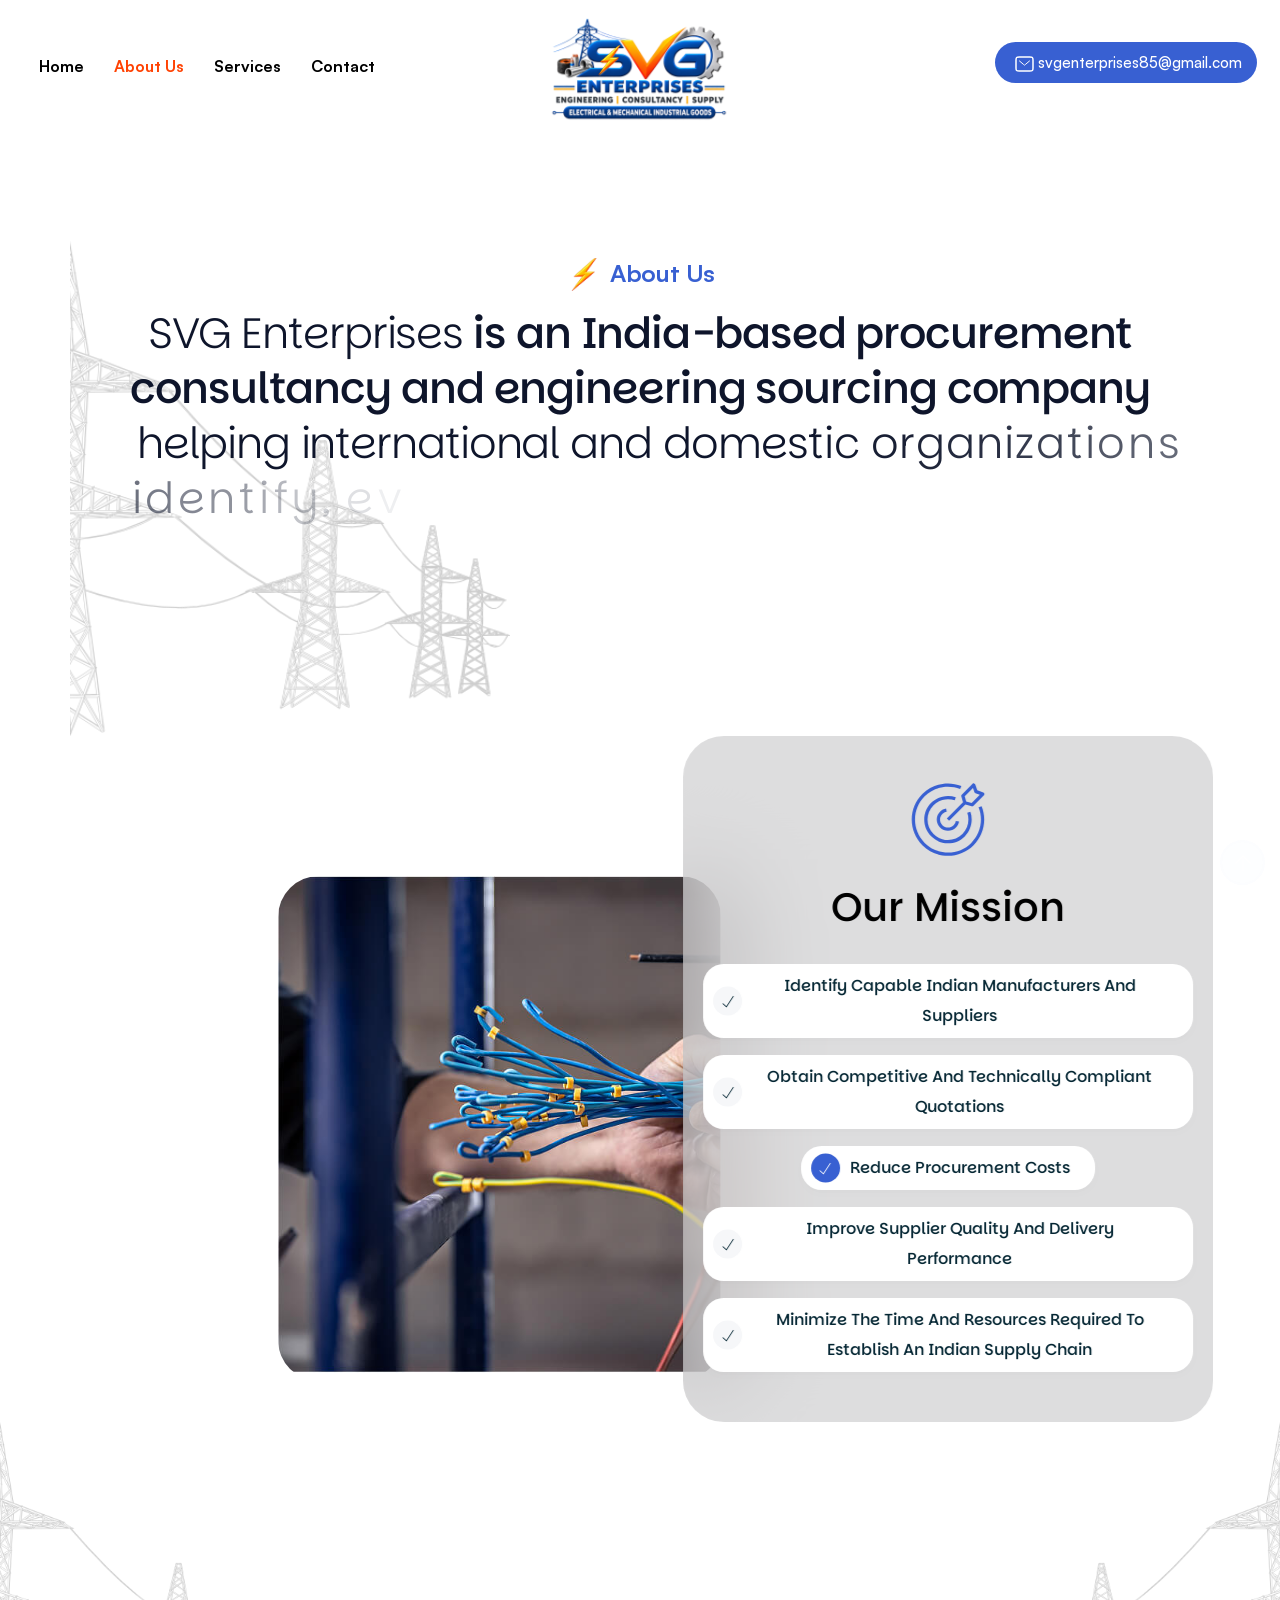
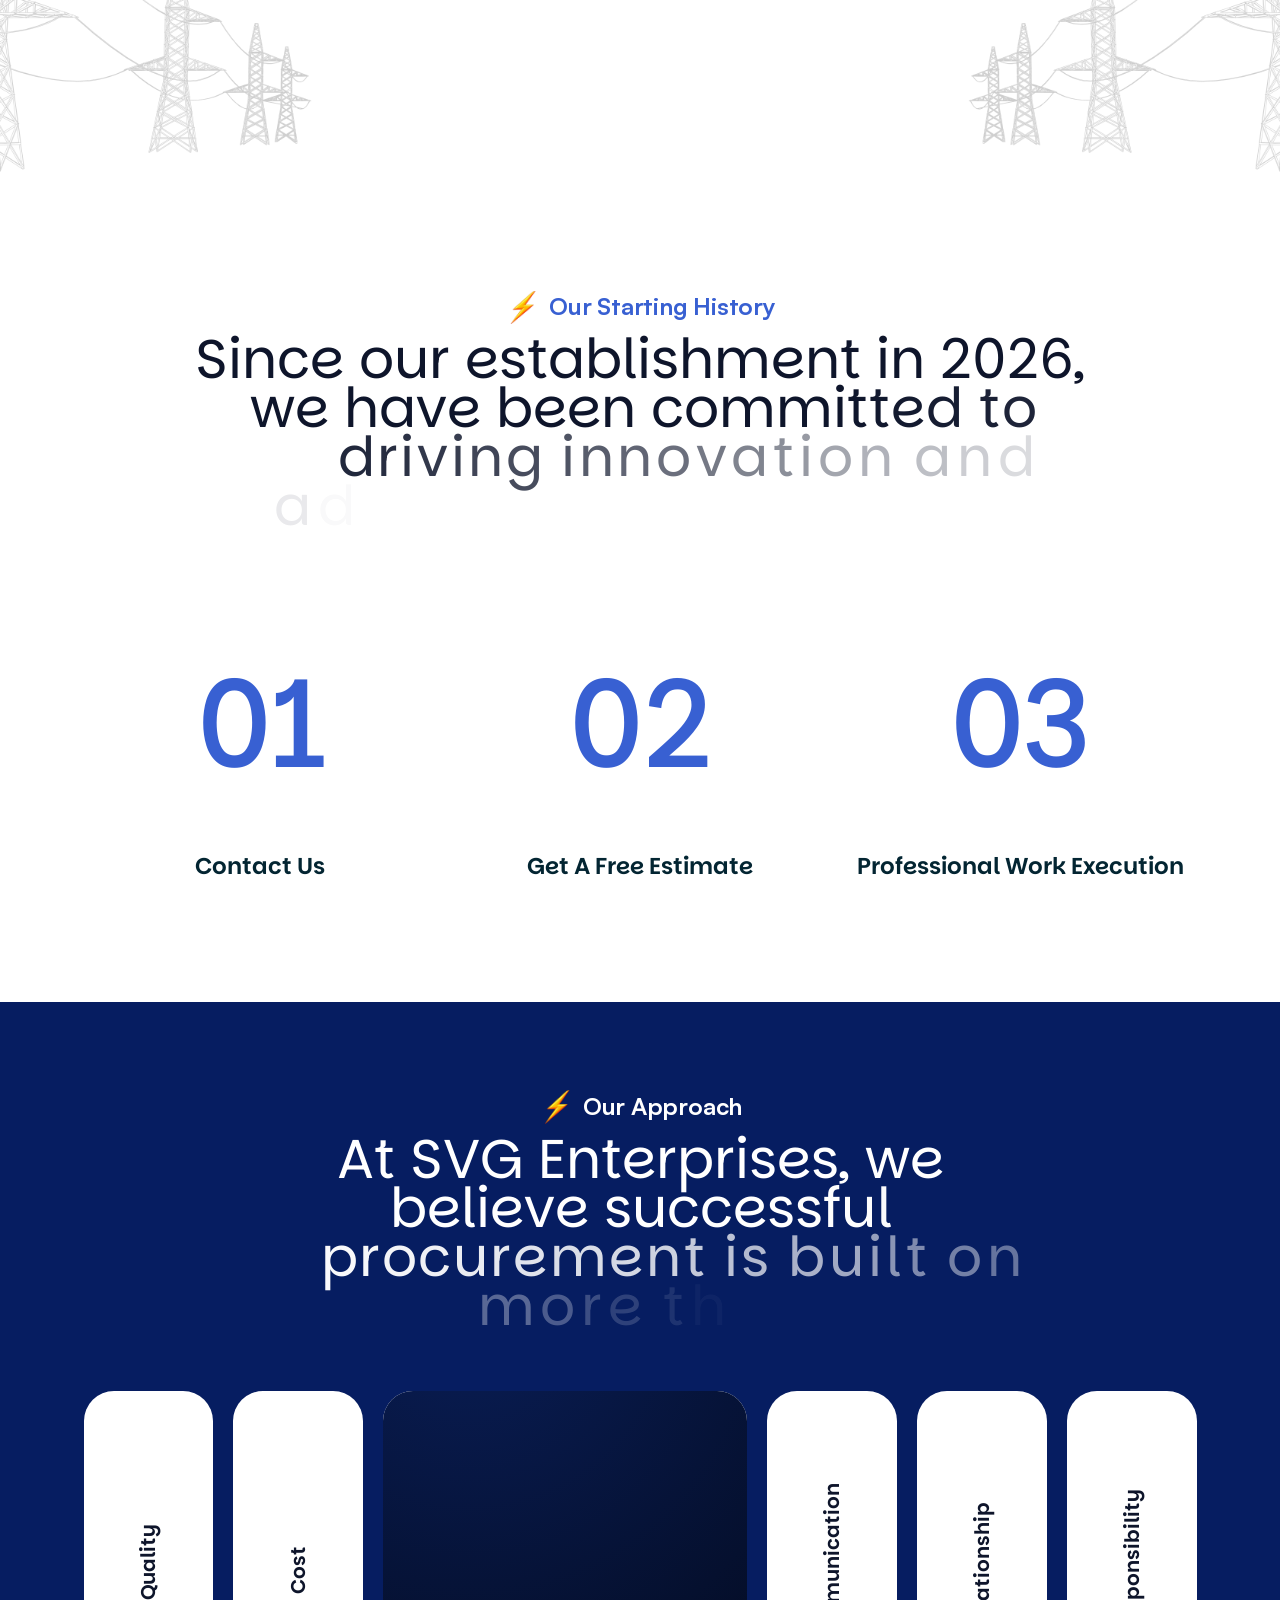
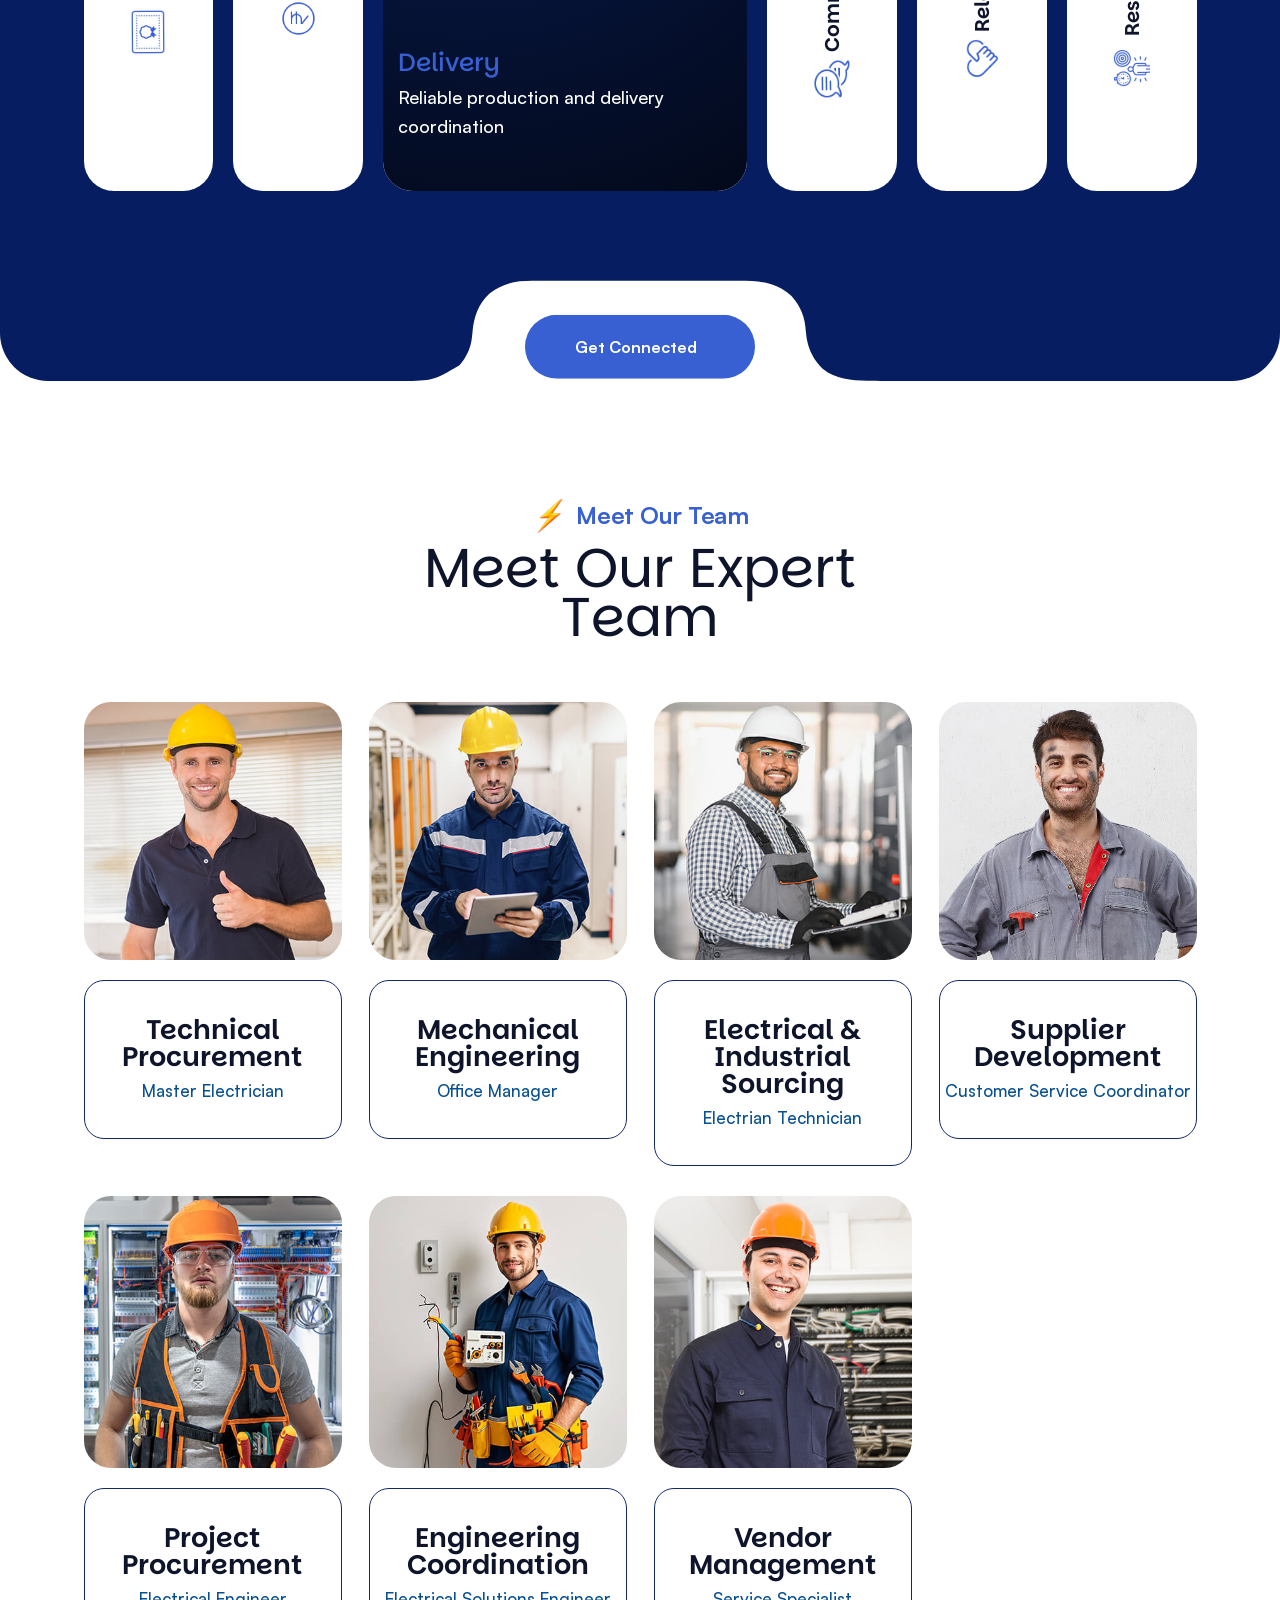
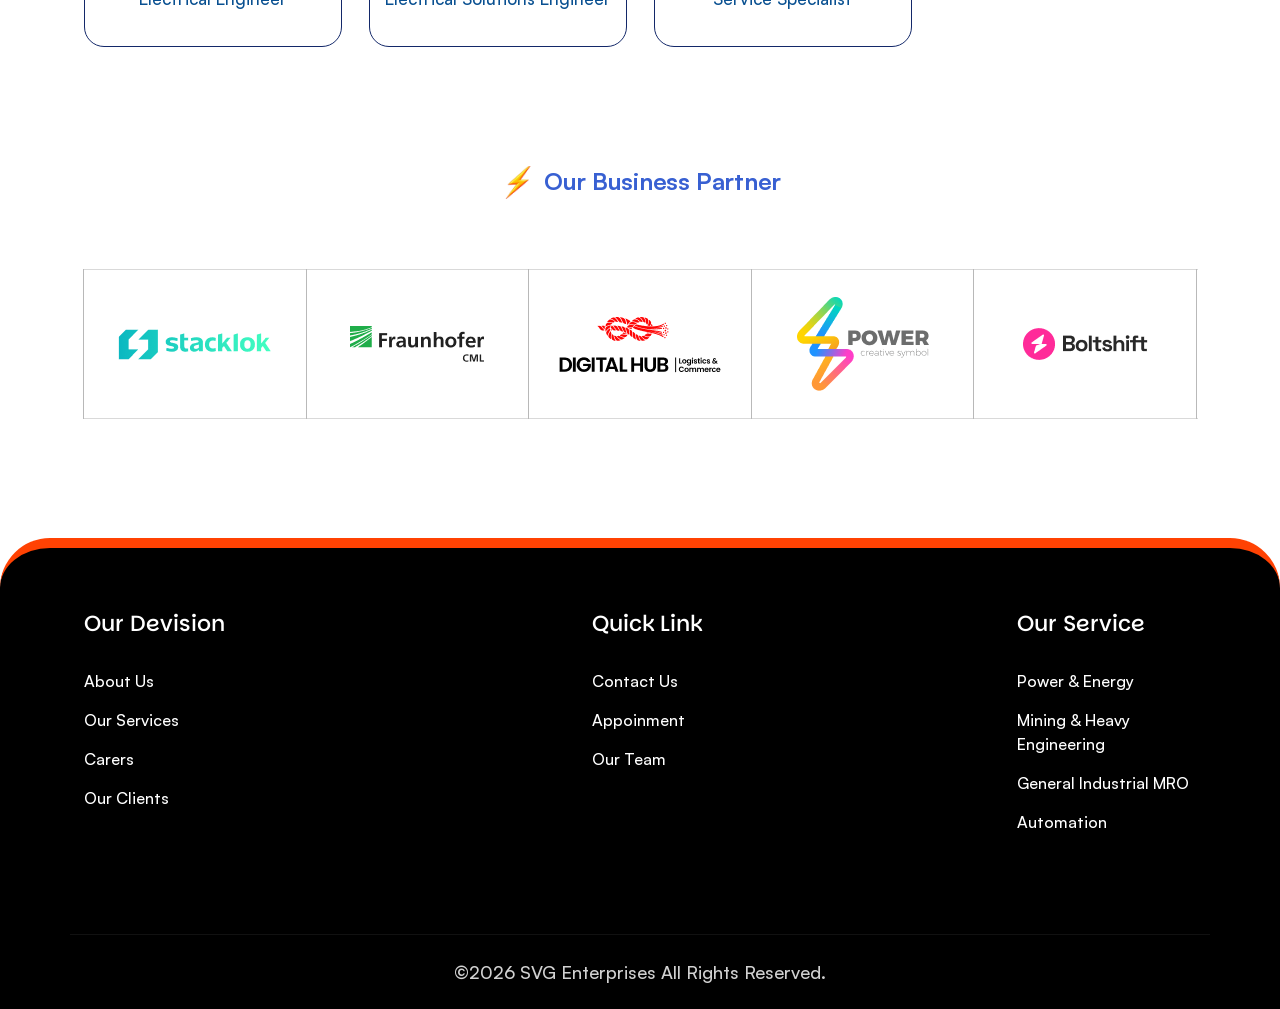
==== commit ecb9235c: "Update about.html" ====
--- a/about.html
+++ b/about.html
@@ -398,7 +398,7 @@
               <div class="service-default">
                 <div class="service-bg">
                   <img
-                    style="width: 50px"
+                    style="width: 40px"
                     src="assets/images/service/deliveryTruck.png"
                     alt="image"
                   />
--- a/assets/sass/style.css
+++ b/assets/sass/style.css
@@ -1696,7 +1696,7 @@
   }
 
   .image-wrapper {
-    right: 20px;
+    right: 8px;
   }
 }
 .wpo-site-header .header-right .close-form .theme-btn-s2 i {
@@ -4228,7 +4228,7 @@
     .service-expanded
     .service-content
     h4 {
-    font-size: 20px;
+    font-size: 19px;
     line-height: 24px;
     margin-bottom: 5px;
   }
